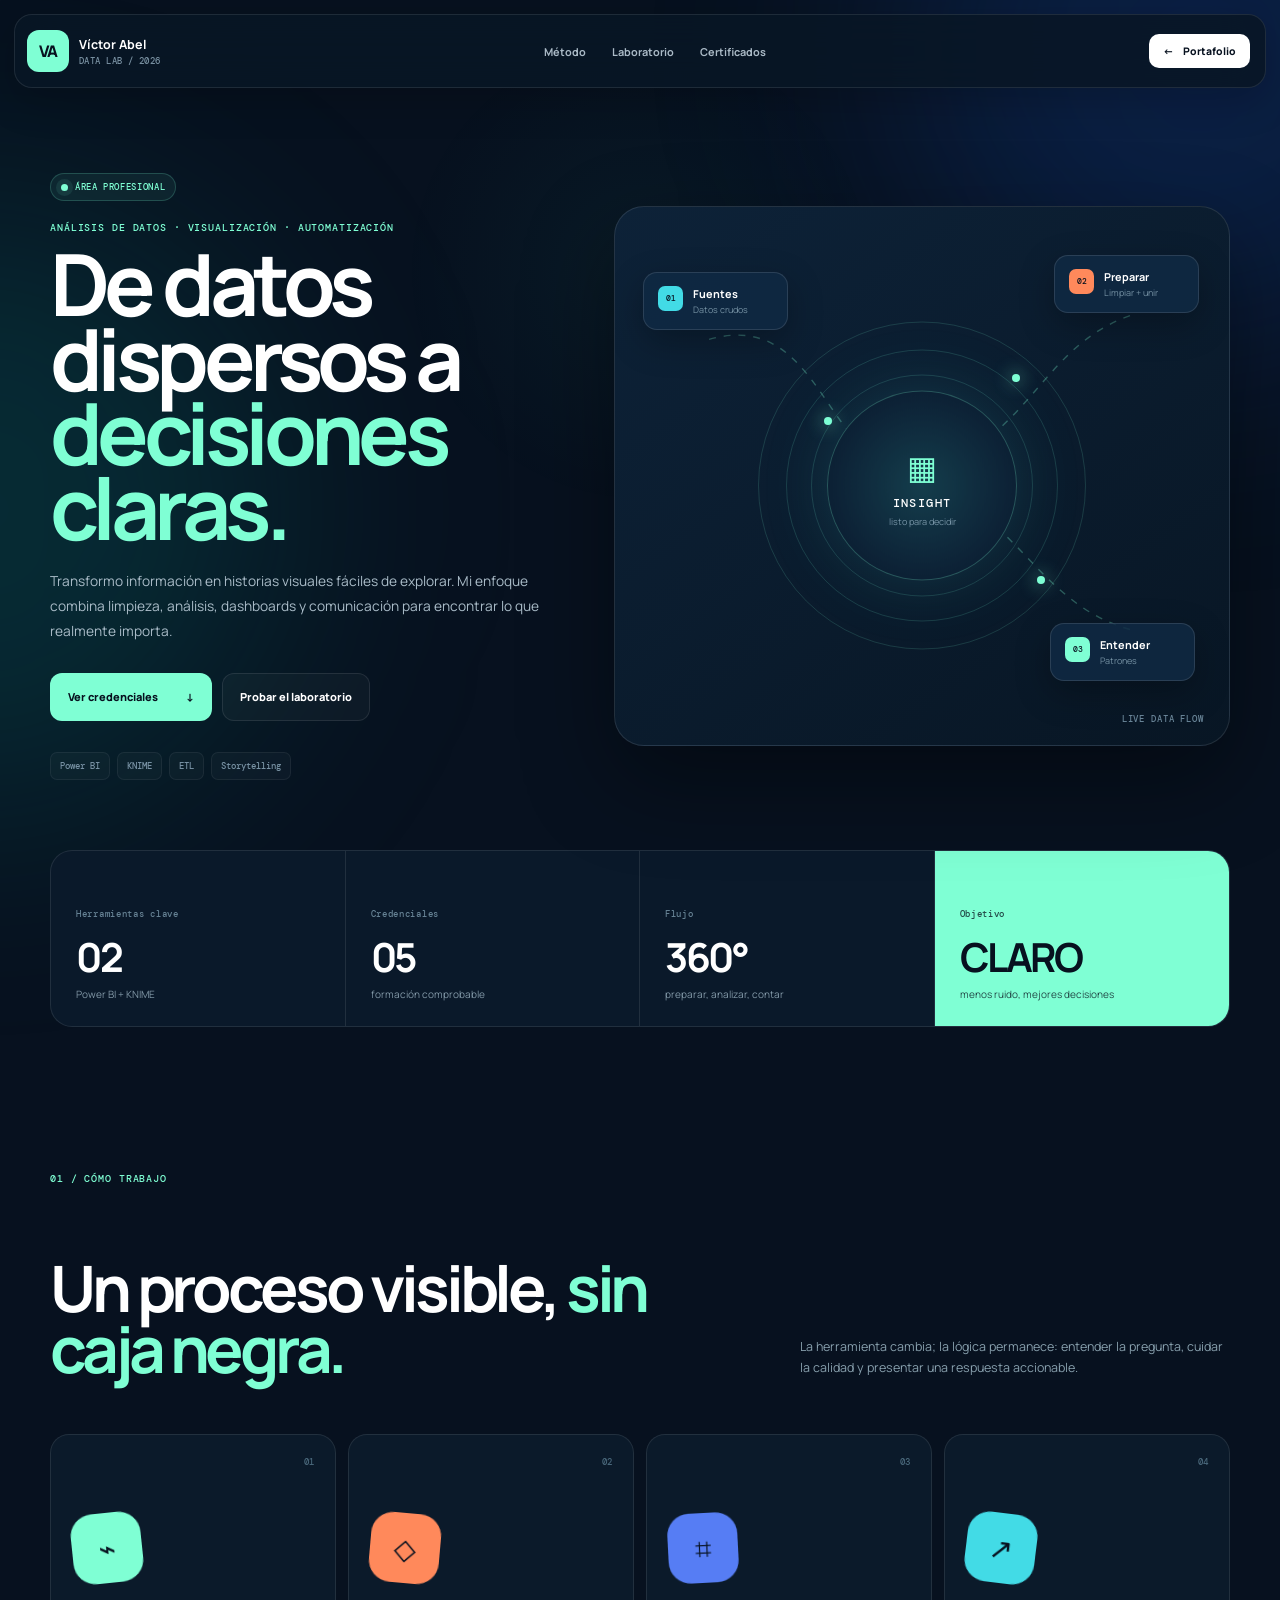
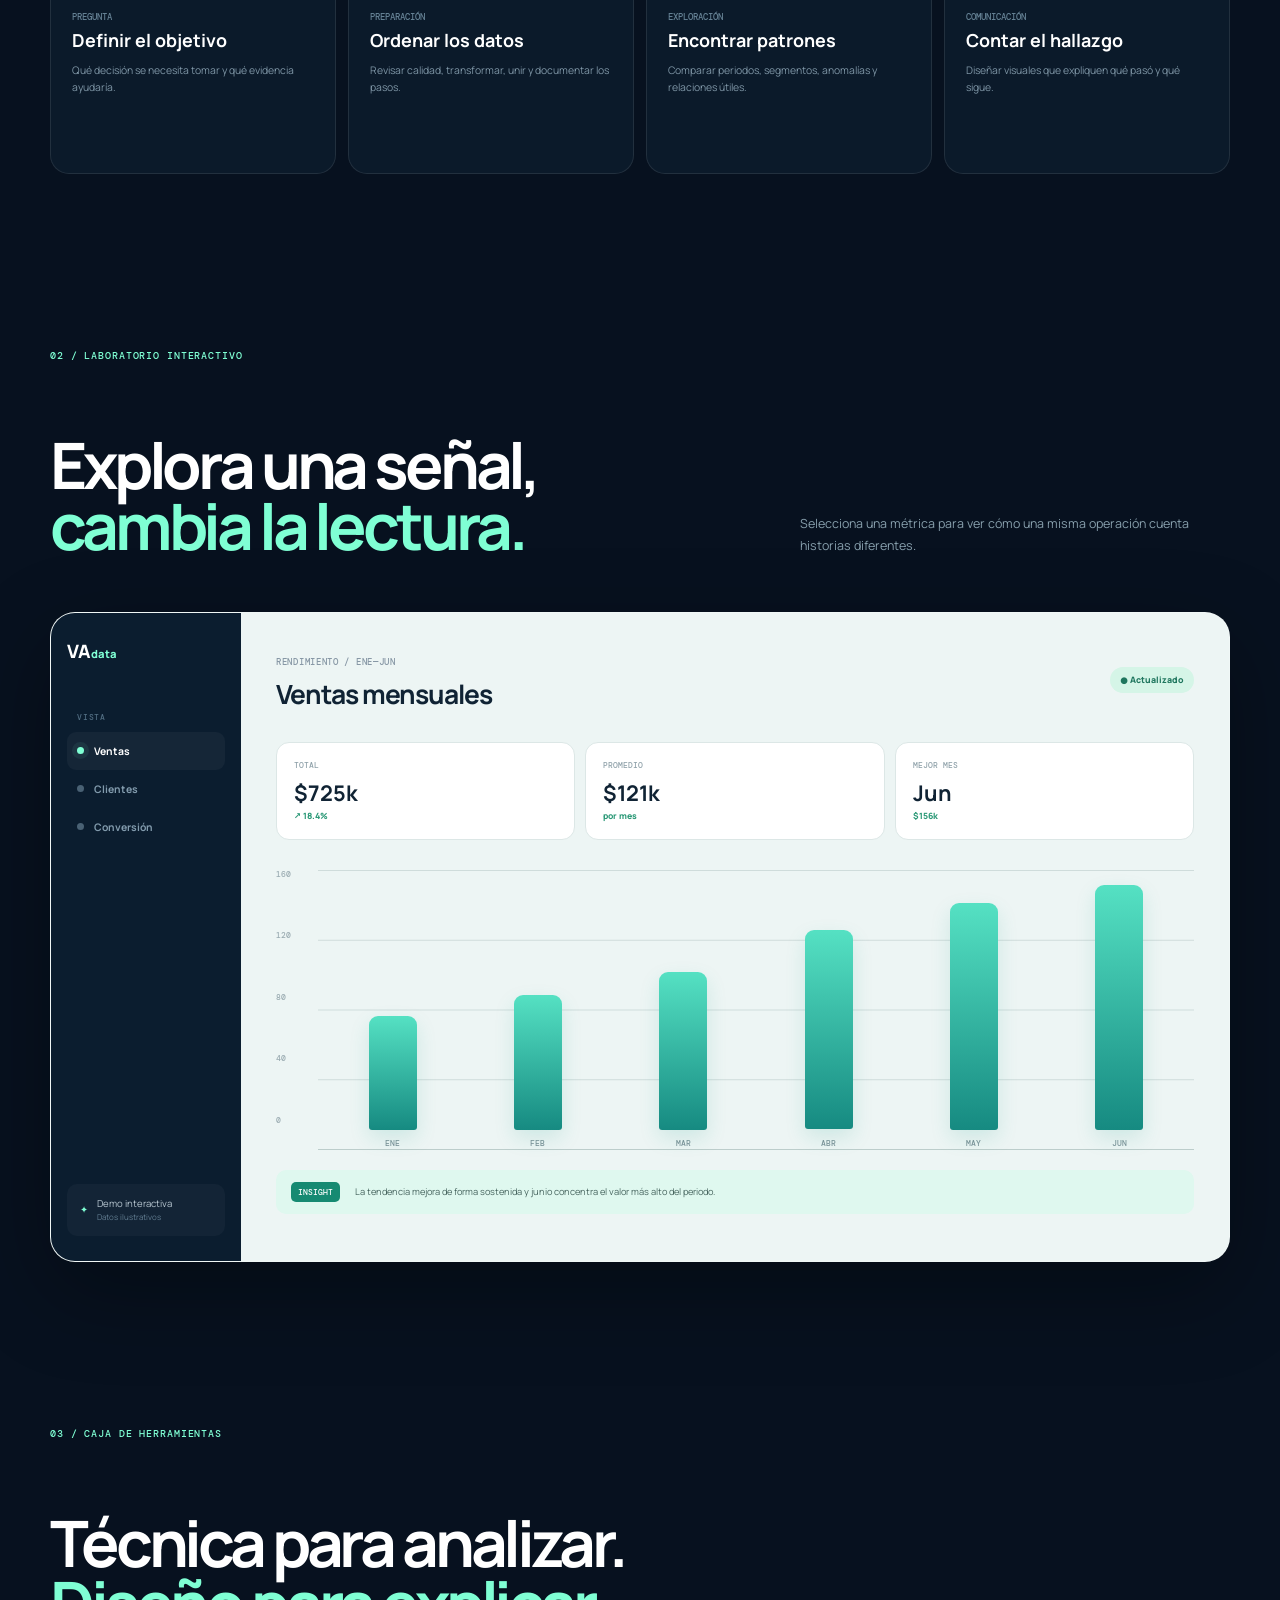
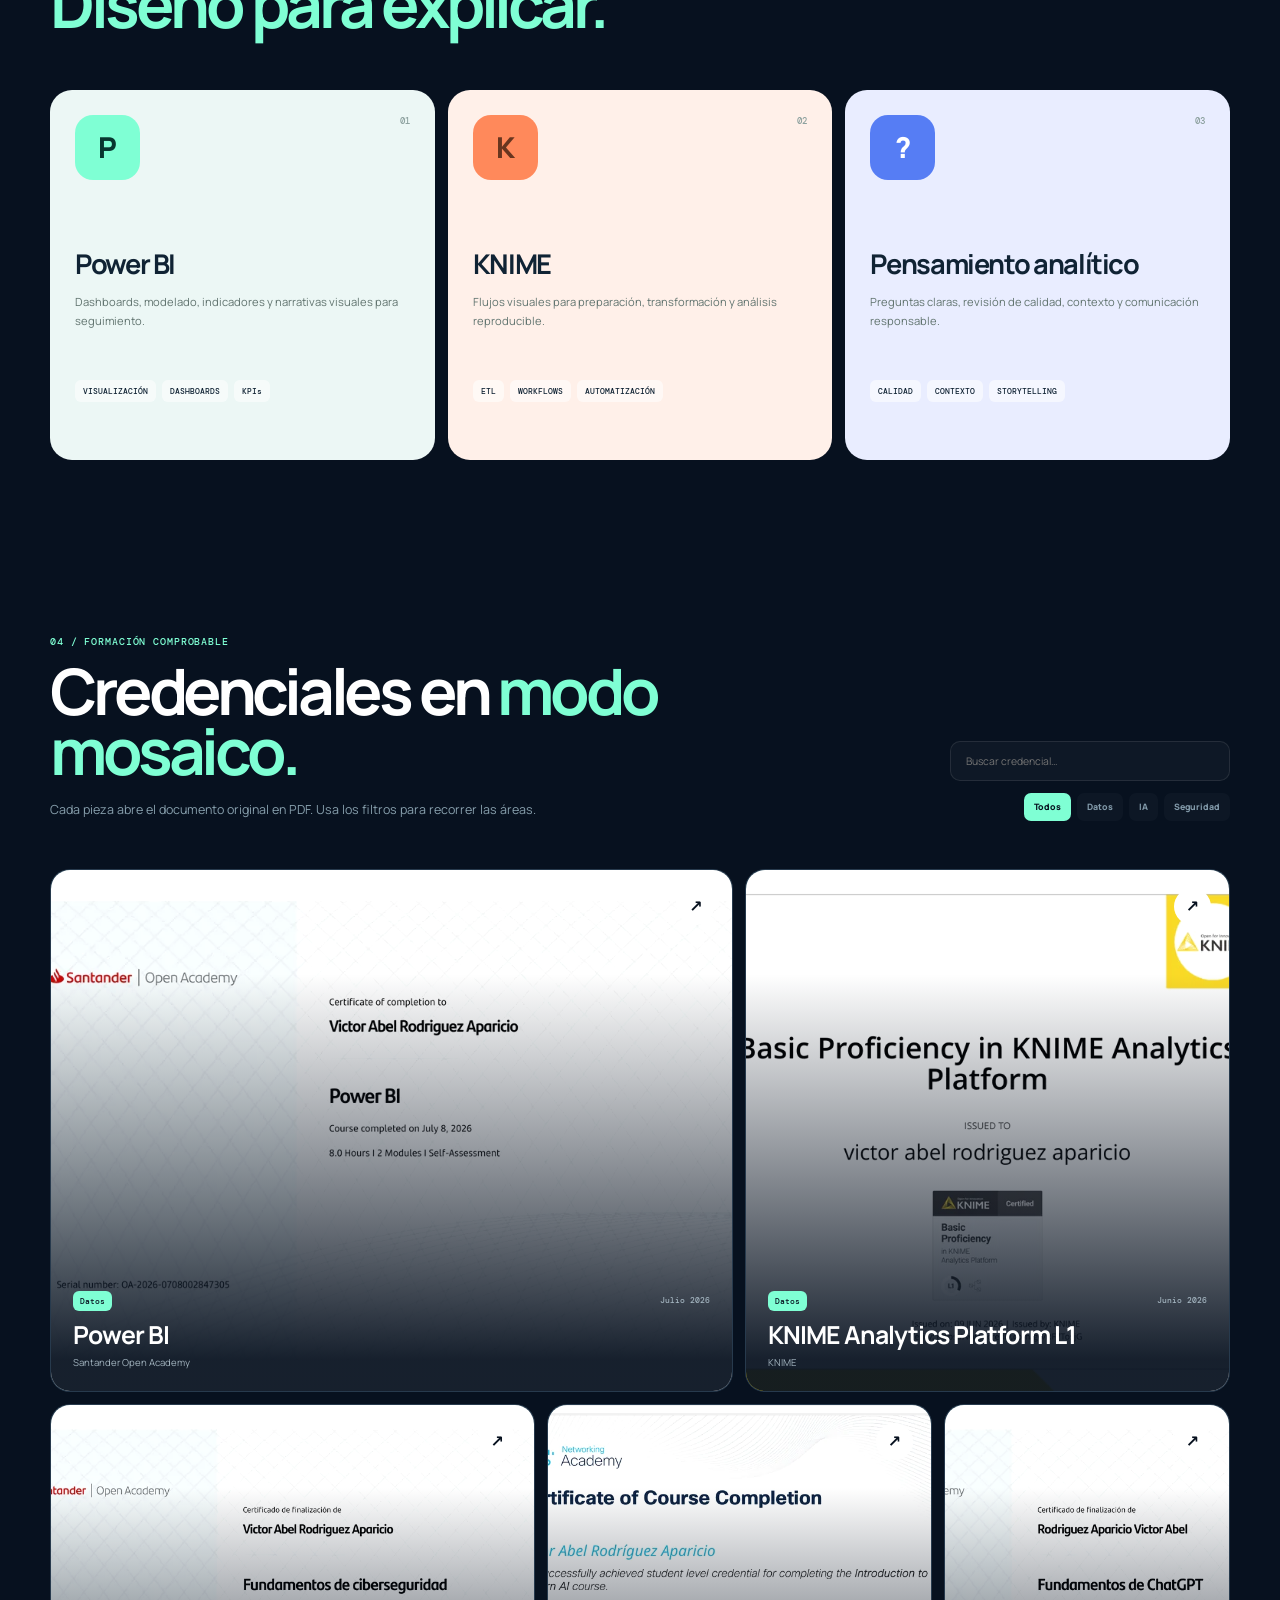
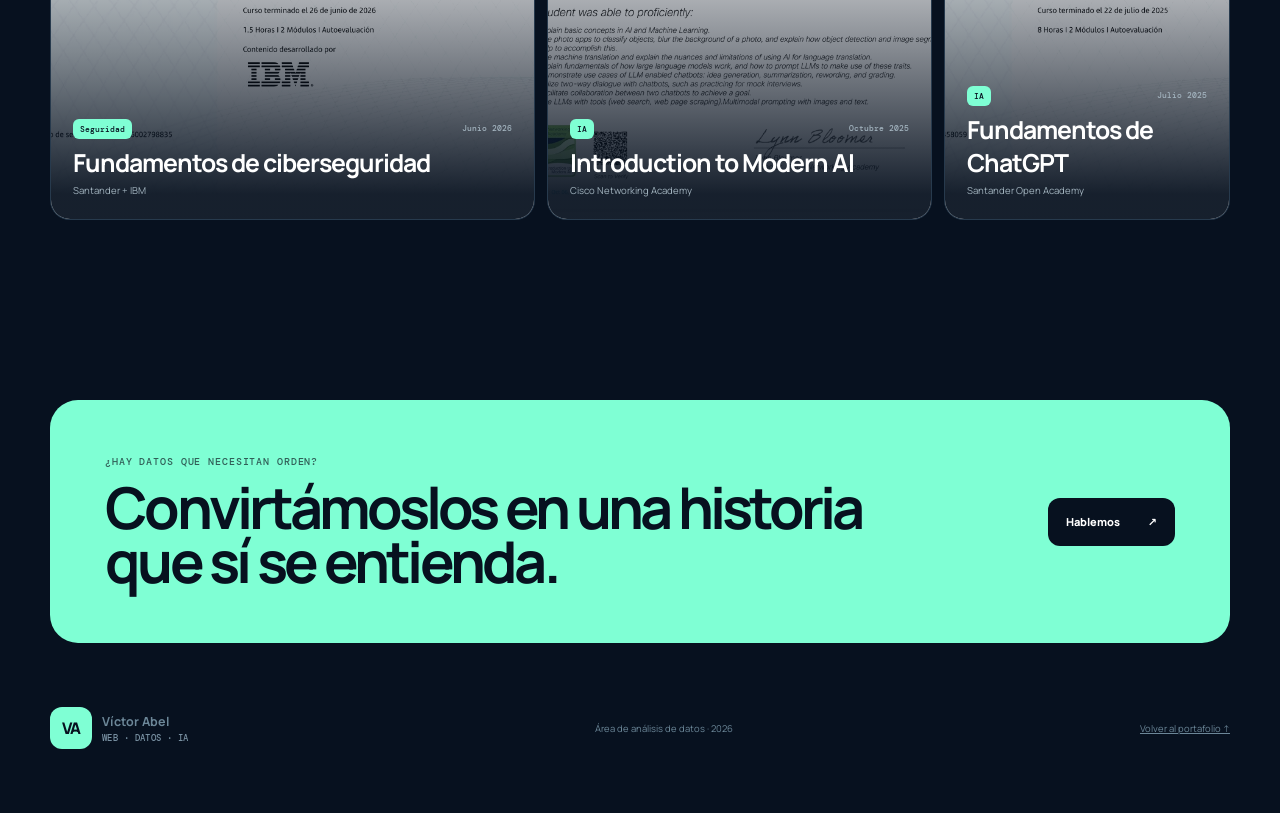
==== analisis-datos/index.html @ 010e03a6 "Separa proyectos y crea laboratorio de datos" ====
<!DOCTYPE html>
<html lang="es">
<head>
  <meta charset="UTF-8">
  <meta name="viewport" content="width=device-width, initial-scale=1">
  <meta name="description" content="Área de análisis de datos de Víctor Abel Rodríguez: Power BI, KNIME, visualización, procesos y certificados.">
  <meta name="theme-color" content="#07111f">
  <title>Análisis de datos | Víctor Abel</title>
  <link rel="icon" type="image/svg+xml" href="../assets/favicon.svg">
  <link rel="stylesheet" href="styles.css">
  <script src="script.js" defer></script>
</head>
<body>
  <a class="skip-link" href="#contenido">Saltar al contenido</a>
  <div class="cursor-glow" aria-hidden="true"></div>
  <div class="mesh mesh-a" aria-hidden="true"></div>
  <div class="mesh mesh-b" aria-hidden="true"></div>

  <header class="topbar">
    <a class="brand" href="../"><span>VA</span><div><strong>Víctor Abel</strong><small>DATA LAB / 2026</small></div></a>
    <nav aria-label="Navegación de análisis">
      <a href="#metodo">Método</a>
      <a href="#laboratorio">Laboratorio</a>
      <a href="#certificados">Certificados</a>
    </nav>
    <a class="back-link" href="../"><span>←</span> Portafolio</a>
  </header>

  <main id="contenido">
    <section class="hero shell">
      <div class="hero-copy reveal">
        <div class="live-pill"><i></i> ÁREA PROFESIONAL</div>
        <p class="kicker">ANÁLISIS DE DATOS · VISUALIZACIÓN · AUTOMATIZACIÓN</p>
        <h1>De datos dispersos a <span>decisiones claras.</span></h1>
        <p class="lead">Transformo información en historias visuales fáciles de explorar. Mi enfoque combina limpieza, análisis, dashboards y comunicación para encontrar lo que realmente importa.</p>
        <div class="hero-actions">
          <a class="button primary" href="#certificados">Ver credenciales <span>↓</span></a>
          <a class="button ghost" href="#laboratorio">Probar el laboratorio</a>
        </div>
        <div class="hero-tags"><span>Power BI</span><span>KNIME</span><span>ETL</span><span>Storytelling</span></div>
      </div>

      <div class="data-orbit reveal" aria-label="Diagrama visual del proceso de datos">
        <div class="orbit-grid"></div>
        <div class="node node-source"><i>01</i><strong>Fuentes</strong><small>Datos crudos</small></div>
        <div class="node node-clean"><i>02</i><strong>Preparar</strong><small>Limpiar + unir</small></div>
        <div class="node node-insight"><i>03</i><strong>Entender</strong><small>Patrones</small></div>
        <div class="core">
          <div class="core-rings"><i></i><i></i><i></i></div>
          <span>▦</span><strong>INSIGHT</strong><small>listo para decidir</small>
        </div>
        <svg class="connections" viewBox="0 0 620 520" aria-hidden="true">
          <path d="M95 122 C210 90 210 250 305 260"></path>
          <path d="M520 98 C430 130 420 220 315 255"></path>
          <path d="M520 415 C430 390 405 300 320 270"></path>
        </svg>
        <div class="signal signal-one"></div><div class="signal signal-two"></div><div class="signal signal-three"></div>
      </div>
    </section>

    <section class="metrics shell reveal" aria-label="Resumen de formación">
      <article><small>Herramientas clave</small><strong data-counter="2">02</strong><p>Power BI + KNIME</p></article>
      <article><small>Credenciales</small><strong id="credentialMetric">05</strong><p>formación comprobable</p></article>
      <article><small>Flujo</small><strong>360°</strong><p>preparar, analizar, contar</p></article>
      <article class="metric-accent"><small>Objetivo</small><strong>CLARO</strong><p>menos ruido, mejores decisiones</p></article>
    </section>

    <section class="method shell" id="metodo">
      <div class="section-title reveal">
        <p class="kicker">01 / CÓMO TRABAJO</p>
        <h2>Un proceso visible, <span>sin caja negra.</span></h2>
        <p>La herramienta cambia; la lógica permanece: entender la pregunta, cuidar la calidad y presentar una respuesta accionable.</p>
      </div>
      <div class="method-grid">
        <article class="method-card reveal"><span>01</span><div class="method-icon source-icon">⌁</div><p>Pregunta</p><h3>Definir el objetivo</h3><small>Qué decisión se necesita tomar y qué evidencia ayudaría.</small></article>
        <article class="method-card reveal"><span>02</span><div class="method-icon clean-icon">◇</div><p>Preparación</p><h3>Ordenar los datos</h3><small>Revisar calidad, transformar, unir y documentar los pasos.</small></article>
        <article class="method-card reveal"><span>03</span><div class="method-icon explore-icon">⌗</div><p>Exploración</p><h3>Encontrar patrones</h3><small>Comparar periodos, segmentos, anomalías y relaciones útiles.</small></article>
        <article class="method-card reveal"><span>04</span><div class="method-icon tell-icon">↗</div><p>Comunicación</p><h3>Contar el hallazgo</h3><small>Diseñar visuales que expliquen qué pasó y qué sigue.</small></article>
      </div>
    </section>

    <section class="lab shell" id="laboratorio">
      <div class="section-title reveal">
        <p class="kicker">02 / LABORATORIO INTERACTIVO</p>
        <h2>Explora una señal, <span>cambia la lectura.</span></h2>
        <p>Selecciona una métrica para ver cómo una misma operación cuenta historias diferentes.</p>
      </div>
      <div class="dashboard reveal">
        <aside class="dash-sidebar">
          <div class="dash-logo">VA<span>data</span></div>
          <p>VISTA</p>
          <button class="metric-tab active" data-metric="ventas"><i></i>Ventas</button>
          <button class="metric-tab" data-metric="clientes"><i></i>Clientes</button>
          <button class="metric-tab" data-metric="conversion"><i></i>Conversión</button>
          <div class="dash-note"><span>✦</span><p>Demo interactiva<br><small>Datos ilustrativos</small></p></div>
        </aside>
        <div class="dash-main">
          <header><div><small>RENDIMIENTO / ENE—JUN</small><h3 id="chartTitle">Ventas mensuales</h3></div><span class="updated">● Actualizado</span></header>
          <div class="dash-kpis">
            <article><small id="primaryLabel">TOTAL</small><strong id="primaryValue">$725k</strong><em id="primaryDelta">↗ 18.4%</em></article>
            <article><small>PROMEDIO</small><strong id="averageValue">$121k</strong><em>por mes</em></article>
            <article><small>MEJOR MES</small><strong id="bestMonth">Jun</strong><em id="bestValue">$156k</em></article>
          </div>
          <div class="chart-wrap">
            <div class="chart-y"><span>160</span><span>120</span><span>80</span><span>40</span><span>0</span></div>
            <div class="chart" id="interactiveChart" aria-label="Gráfica de barras interactiva"></div>
          </div>
          <div class="insight-banner"><span>INSIGHT</span><p id="chartInsight">La tendencia mejora de forma sostenida y junio concentra el valor más alto del periodo.</p></div>
        </div>
      </div>
    </section>

    <section class="toolbox shell">
      <div class="section-title reveal">
        <p class="kicker">03 / CAJA DE HERRAMIENTAS</p>
        <h2>Técnica para analizar. <span>Diseño para explicar.</span></h2>
      </div>
      <div class="tool-grid">
        <article class="tool-card power reveal"><div class="tool-head"><span>P</span><i>01</i></div><h3>Power BI</h3><p>Dashboards, modelado, indicadores y narrativas visuales para seguimiento.</p><div><small>VISUALIZACIÓN</small><small>DASHBOARDS</small><small>KPIs</small></div></article>
        <article class="tool-card knime reveal"><div class="tool-head"><span>K</span><i>02</i></div><h3>KNIME</h3><p>Flujos visuales para preparación, transformación y análisis reproducible.</p><div><small>ETL</small><small>WORKFLOWS</small><small>AUTOMATIZACIÓN</small></div></article>
        <article class="tool-card thinking reveal"><div class="tool-head"><span>?</span><i>03</i></div><h3>Pensamiento analítico</h3><p>Preguntas claras, revisión de calidad, contexto y comunicación responsable.</p><div><small>CALIDAD</small><small>CONTEXTO</small><small>STORYTELLING</small></div></article>
      </div>
    </section>

    <section class="credentials shell" id="certificados">
      <div class="credentials-head reveal">
        <div class="section-title">
          <p class="kicker">04 / FORMACIÓN COMPROBABLE</p>
          <h2>Credenciales en <span>modo mosaico.</span></h2>
          <p>Cada pieza abre el documento original en PDF. Usa los filtros para recorrer las áreas.</p>
        </div>
        <div class="credential-controls">
          <label><span class="sr-only">Buscar certificado</span><input id="certificateSearch" type="search" placeholder="Buscar credencial…"></label>
          <div class="filters" role="group" aria-label="Filtrar certificados">
            <button class="filter active" data-filter="Todos">Todos</button>
            <button class="filter" data-filter="Datos">Datos</button>
            <button class="filter" data-filter="IA">IA</button>
            <button class="filter" data-filter="Seguridad">Seguridad</button>
          </div>
        </div>
      </div>
      <div class="certificate-mosaic" id="certificateMosaic" aria-live="polite">
        <p class="loading">Cargando credenciales<span>•••</span></p>
      </div>
      <p class="empty-state" id="emptyState" hidden>No encontré certificados con ese filtro.</p>
    </section>

    <section class="closing shell reveal">
      <div><p class="kicker">¿HAY DATOS QUE NECESITAN ORDEN?</p><h2>Convirtámoslos en una historia que sí se entienda.</h2></div>
      <a class="button primary" href="../#contacto">Hablemos <span>↗</span></a>
    </section>
  </main>

  <footer class="footer shell">
    <a class="brand" href="../"><span>VA</span><div><strong>Víctor Abel</strong><small>WEB · DATOS · IA</small></div></a>
    <p>Área de análisis de datos · 2026</p>
    <a href="../">Volver al portafolio ↑</a>
  </footer>
</body>
</html>
---- analisis-datos/styles.css ----
@import url('https://fonts.googleapis.com/css2?family=DM+Mono:wght@400;500&family=Manrope:wght@400;500;600;700;800&display=swap');
:root{--night:#07111f;--navy:#0d1b2e;--panel:#10243a;--paper:#edf5f4;--ink:#102334;--muted:#91a8b7;--mint:#7fffd4;--cyan:#42dbe6;--blue:#567df4;--orange:#ff895b;--line:#ffffff18;--shell:min(1180px,calc(100% - 40px))}
*{box-sizing:border-box}html{scroll-behavior:smooth}body{margin:0;color:#fff;background:var(--night);font-family:Manrope,system-ui,sans-serif;overflow-x:hidden}button,input{font:inherit}a{color:inherit}.skip-link{position:fixed;z-index:1000;top:10px;left:10px;padding:10px 14px;color:var(--night);background:var(--mint);border-radius:8px;transform:translateY(-160%)}.skip-link:focus{transform:none}.sr-only{position:absolute;width:1px;height:1px;padding:0;margin:-1px;overflow:hidden;clip:rect(0,0,0,0);white-space:nowrap;border:0}.shell{width:var(--shell);margin-inline:auto}.mesh{position:fixed;z-index:-2;width:600px;height:600px;border-radius:50%;filter:blur(120px);pointer-events:none}.mesh-a{top:-250px;right:-220px;background:#174db540}.mesh-b{bottom:10%;left:-320px;background:#00c8b025}.cursor-glow{position:fixed;z-index:-1;width:520px;height:520px;left:calc(var(--x,50vw) - 260px);top:calc(var(--y,30vh) - 260px);background:radial-gradient(circle,#49f4d20b,transparent 65%);pointer-events:none}.topbar{position:sticky;z-index:50;top:0;width:min(1260px,calc(100% - 28px));height:74px;margin:14px auto 0;padding:0 15px 0 12px;display:flex;align-items:center;justify-content:space-between;gap:20px;background:#091625de;border:1px solid var(--line);border-radius:18px;backdrop-filter:blur(22px);box-shadow:0 12px 40px #0003}.brand{display:flex;align-items:center;gap:10px;text-decoration:none}.brand>span{width:42px;height:42px;display:grid;place-items:center;color:var(--night);background:var(--mint);border-radius:12px;font-weight:900;letter-spacing:-.05em}.brand strong,.brand small{display:block}.brand strong{font-size:.78rem}.brand small{margin-top:2px;color:#7890a1;font:500 .54rem "DM Mono";letter-spacing:.05em}.topbar nav{display:flex;align-items:center;gap:26px}.topbar nav a{color:#aabac6;text-decoration:none;font-size:.68rem;font-weight:700}.topbar nav a:hover{color:var(--mint)}.back-link{padding:10px 14px;color:var(--night);background:#fff;border-radius:10px;text-decoration:none;font-size:.65rem;font-weight:800}.back-link span{margin-right:7px}.hero{min-height:720px;padding:85px 0 70px;display:grid;grid-template-columns:.9fr 1.1fr;align-items:center;gap:60px}.live-pill{width:fit-content;margin-bottom:20px;padding:7px 10px;display:flex;align-items:center;gap:7px;color:var(--mint);background:#7fffd410;border:1px solid #7fffd431;border-radius:99px;font:500 .57rem "DM Mono";letter-spacing:.07em}.live-pill i{width:7px;height:7px;background:var(--mint);border-radius:50%;box-shadow:0 0 0 5px #7fffd415}.kicker{margin:0 0 13px;color:var(--mint);font:500 .61rem "DM Mono";letter-spacing:.09em}.hero h1,.section-title h2,.closing h2{margin:0;letter-spacing:-.065em}.hero h1{max-width:670px;font-size:clamp(3.7rem,6.7vw,7rem);line-height:.87}.hero h1 span,.section-title h2 span{color:var(--mint)}.lead{max-width:610px;margin:24px 0 0;color:#aabcc8;font-size:.86rem;line-height:1.8}.hero-actions{margin-top:29px;display:flex;flex-wrap:wrap;gap:10px}.button{min-height:48px;padding:12px 17px;display:inline-flex;align-items:center;justify-content:center;gap:28px;border:1px solid transparent;border-radius:12px;text-decoration:none;font-size:.69rem;font-weight:800;transition:transform .25s,background .25s}.button:hover{transform:translateY(-3px)}.button.primary{color:var(--night);background:var(--mint)}.button.ghost{color:#fff;background:#ffffff08;border-color:var(--line)}.hero-tags{margin-top:31px;display:flex;flex-wrap:wrap;gap:7px}.hero-tags span{padding:7px 9px;color:#7892a4;background:#ffffff07;border:1px solid #ffffff0f;border-radius:7px;font:500 .55rem "DM Mono"}.data-orbit{position:relative;min-height:540px;background:linear-gradient(145deg,#0d2238,#081624);border:1px solid #ffffff1b;border-radius:30px;box-shadow:0 35px 90px #0006;overflow:hidden}.orbit-grid{position:absolute;inset:0;background-image:linear-gradient(#fff07 1px,transparent 1px),linear-gradient(90deg,#fff07 1px,transparent 1px);background-size:38px 38px;mask-image:radial-gradient(circle,#000,transparent 75%)}.data-orbit::after{content:"LIVE DATA FLOW";position:absolute;right:25px;bottom:20px;color:#6b879a;font:500 .55rem "DM Mono";letter-spacing:.1em}.node{position:absolute;z-index:4;width:145px;padding:13px 14px;background:#102a43d9;border:1px solid #ffffff1d;border-radius:14px;box-shadow:0 12px 35px #0004}.node i{width:25px;height:25px;float:left;margin-right:10px;display:grid;place-items:center;color:var(--night);background:var(--cyan);border-radius:7px;font:500 .53rem "DM Mono"}.node strong,.node small{display:block}.node strong{font-size:.68rem}.node small{margin-top:2px;color:#7591a3;font-size:.56rem}.node-source{top:65px;left:28px}.node-clean{top:48px;right:30px}.node-clean i{background:var(--orange)}.node-insight{right:34px;bottom:64px}.node-insight i{background:var(--mint)}.core{position:absolute;z-index:5;top:50%;left:50%;width:190px;height:190px;display:flex;align-items:center;justify-content:center;flex-direction:column;background:radial-gradient(circle,#143d4c,#0c2135 68%);border:1px solid #7fffd43d;border-radius:50%;transform:translate(-50%,-45%);box-shadow:0 0 70px #42dbe626}.core>span{color:var(--mint);font-size:2rem}.core>strong{margin-top:6px;font:500 .73rem "DM Mono";letter-spacing:.12em}.core>small{margin-top:4px;color:#7693a5;font-size:.57rem}.core-rings i{position:absolute;inset:-17px;border:1px solid #7fffd425;border-radius:50%;animation:pulse 3s ease-out infinite}.core-rings i:nth-child(2){inset:-42px;animation-delay:1s}.core-rings i:nth-child(3){inset:-70px;animation-delay:2s}.connections{position:absolute;z-index:2;inset:0;width:100%;height:100%;fill:none;stroke:#7fffd44a;stroke-width:1.4;stroke-dasharray:7 8}.connections path{animation:dash 14s linear infinite}.signal{position:absolute;z-index:3;width:8px;height:8px;background:var(--mint);border-radius:50%;box-shadow:0 0 18px var(--mint)}.signal-one{top:39%;left:34%;animation:floatOne 4s ease-in-out infinite}.signal-two{top:31%;right:34%;animation:floatTwo 5s ease-in-out infinite}.signal-three{right:30%;bottom:30%;animation:floatThree 4.5s ease-in-out infinite}.metrics{display:grid;grid-template-columns:repeat(4,1fr);background:#0a192a;border:1px solid var(--line);border-radius:22px;overflow:hidden}.metrics article{min-height:175px;padding:25px;display:flex;justify-content:flex-end;flex-direction:column;border-right:1px solid var(--line)}.metrics article:last-child{border:0}.metrics small{color:#668294;font:500 .55rem "DM Mono";letter-spacing:.08em}.metrics strong{margin:9px 0 3px;font-size:2.5rem;letter-spacing:-.06em}.metrics p{margin:0;color:#8298a7;font-size:.63rem}.metrics .metric-accent{color:var(--night);background:var(--mint)}.metrics .metric-accent small,.metrics .metric-accent p{color:#244b49}.method,.toolbox,.credentials{padding:145px 0 30px}.section-title{display:grid;grid-template-columns:1fr minmax(260px,430px);align-items:end;gap:60px}.section-title .kicker{grid-column:1/-1}.section-title h2{max-width:750px;font-size:clamp(3rem,5vw,5.6rem);line-height:.95}.section-title>p:not(.kicker){margin:0;color:#879fac;font-size:.78rem;line-height:1.75}.method-grid{margin-top:55px;display:grid;grid-template-columns:repeat(4,1fr);gap:12px}.method-card{min-height:340px;padding:21px;display:flex;align-items:flex-start;flex-direction:column;background:#0b1a2a;border:1px solid var(--line);border-radius:19px;transition:transform .3s,border-color .3s}.method-card:hover{transform:translateY(-8px);border-color:#7fffd44f}.method-card>span{align-self:flex-end;color:#4a687b;font:500 .55rem "DM Mono"}.method-icon{width:70px;height:70px;margin:45px 0 28px;display:grid;place-items:center;color:var(--night);background:var(--mint);border-radius:22px;font-size:1.8rem;transform:rotate(-6deg)}.clean-icon{background:var(--orange);transform:rotate(5deg)}.explore-icon{background:var(--blue);transform:rotate(-3deg)}.tell-icon{background:var(--cyan);transform:rotate(7deg)}.method-card>p{margin:0 0 5px;color:#658194;font:500 .56rem "DM Mono";text-transform:uppercase}.method-card h3{margin:0;font-size:1.12rem}.method-card small{margin-top:10px;color:#7f96a6;font-size:.65rem;line-height:1.6}.lab{padding:145px 0 20px}.dashboard{min-height:650px;margin-top:55px;display:grid;grid-template-columns:190px 1fr;color:var(--ink);background:var(--paper);border:1px solid #ffffff27;border-radius:25px;overflow:hidden;box-shadow:0 30px 90px #0005}.dash-sidebar{padding:25px 16px;display:flex;flex-direction:column;color:#9eb2c4;background:#0b1d2f}.dash-logo{margin-bottom:48px;color:#fff;font-weight:900;font-size:1.15rem}.dash-logo span{color:var(--mint);font-size:.7rem}.dash-sidebar>p{margin:0 0 9px 10px;color:#526e83;font:500 .52rem "DM Mono";letter-spacing:.1em}.metric-tab{padding:12px 10px;display:flex;align-items:center;gap:10px;color:#829bad;background:transparent;border:0;border-radius:9px;text-align:left;font-size:.65rem;font-weight:700}.metric-tab i{width:7px;height:7px;background:#496174;border-radius:50%}.metric-tab:hover,.metric-tab.active{color:#fff;background:#ffffff0a}.metric-tab.active i{background:var(--mint);box-shadow:0 0 0 5px #7fffd412}.dash-note{margin-top:auto;padding:13px;display:flex;align-items:center;gap:9px;color:#b7c6d0;background:#ffffff08;border-radius:10px;font-size:.6rem}.dash-note span{color:var(--mint)}.dash-note p{margin:0}.dash-note small{color:#617c90}.dash-main{padding:35px}.dash-main>header{display:flex;align-items:center;justify-content:space-between}.dash-main header small{color:#8797a5;font:500 .55rem "DM Mono";letter-spacing:.08em}.dash-main h3{margin:6px 0 0;font-size:1.65rem;letter-spacing:-.04em}.updated{padding:7px 10px;color:#1f765e;background:#d5f5e7;border-radius:99px;font-size:.55rem;font-weight:800}.dash-kpis{margin-top:30px;display:grid;grid-template-columns:repeat(3,1fr);gap:10px}.dash-kpis article{padding:17px;background:#fff;border:1px solid #dce7e6;border-radius:13px}.dash-kpis small,.dash-kpis strong,.dash-kpis em{display:block}.dash-kpis small{color:#90a2aa;font:500 .51rem "DM Mono"}.dash-kpis strong{margin:7px 0 3px;font-size:1.35rem}.dash-kpis em{color:#2d9a78;font-size:.54rem;font-style:normal;font-weight:800}.chart-wrap{height:280px;margin-top:30px;display:grid;grid-template-columns:30px 1fr;gap:12px}.chart-y{padding-bottom:25px;display:flex;justify-content:space-between;flex-direction:column;color:#9aabb1;font:500 .47rem "DM Mono"}.chart{position:relative;padding:15px 10px 0;display:grid;grid-template-columns:repeat(6,1fr);align-items:end;gap:16px;background-image:linear-gradient(#cfdcdb 1px,transparent 1px);background-size:100% 25%;border-bottom:1px solid #bccdcb}.bar-column{height:100%;display:flex;align-items:center;justify-content:flex-end;flex-direction:column;gap:8px}.bar{position:relative;width:min(48px,75%);min-height:6px;background:linear-gradient(180deg,#55e1c3,#168a81);border-radius:9px 9px 3px 3px;box-shadow:0 8px 20px #1c9d8c25;transform-origin:bottom;animation:grow .75s cubic-bezier(.2,.8,.2,1) both}.bar:hover{filter:brightness(1.08)}.bar b{position:absolute;top:-22px;left:50%;padding:4px 6px;color:#fff;background:var(--ink);border-radius:5px;font:500 .48rem "DM Mono";white-space:nowrap;opacity:0;transform:translateX(-50%);transition:.2s}.bar:hover b{opacity:1}.bar-column>small{color:#7c9298;font:500 .52rem "DM Mono"}.insight-banner{margin-top:20px;padding:12px 15px;display:flex;align-items:center;gap:15px;background:#dff8ef;border-radius:10px}.insight-banner span{padding:5px 7px;color:#fff;background:#168a72;border-radius:5px;font:500 .48rem "DM Mono"}.insight-banner p{margin:0;color:#47655f;font-size:.58rem}.tool-grid{margin-top:55px;display:grid;grid-template-columns:repeat(3,1fr);gap:13px}.tool-card{min-height:370px;padding:25px;color:var(--ink);background:#ecf7f5;border-radius:22px;transition:transform .3s}.tool-card:hover{transform:rotate(-1deg) translateY(-6px)}.tool-card.knime{background:#fff0e9}.tool-card.thinking{background:#e9edff}.tool-head{display:flex;align-items:flex-start;justify-content:space-between}.tool-head span{width:65px;height:65px;display:grid;place-items:center;color:#08362f;background:var(--mint);border-radius:18px;font-size:1.8rem;font-weight:900}.knime .tool-head span{color:#68351f;background:var(--orange)}.thinking .tool-head span{color:#fff;background:var(--blue)}.tool-head i{color:#8ca09e;font:500 .55rem "DM Mono";font-style:normal}.tool-card h3{margin:65px 0 10px;font-size:1.7rem;letter-spacing:-.05em}.tool-card p{min-height:66px;margin:0;color:#61746f;font-size:.7rem;line-height:1.7}.tool-card>div:last-child{margin-top:22px;display:flex;flex-wrap:wrap;gap:6px}.tool-card>div:last-child small{padding:6px 8px;background:#ffffff90;border-radius:6px;font:500 .48rem "DM Mono"}.credentials-head{display:grid;grid-template-columns:1fr auto;align-items:end;gap:45px}.credentials-head .section-title{display:block}.credentials-head .section-title h2{margin-bottom:17px}.credentials-head .section-title>p:last-child{max-width:570px}.credential-controls{display:grid;gap:12px;justify-items:end}.credential-controls input{width:280px;padding:12px 15px;color:#fff;background:#ffffff08;border:1px solid var(--line);border-radius:10px;outline:0;font-size:.65rem}.credential-controls input:focus{border-color:var(--mint)}.filters{display:flex;flex-wrap:wrap;justify-content:flex-end;gap:6px}.filter{padding:7px 9px;color:#829aaa;background:#ffffff07;border:1px solid transparent;border-radius:7px;font-size:.55rem;font-weight:800}.filter:hover,.filter.active{color:var(--night);background:var(--mint)}.certificate-mosaic{margin-top:48px;display:grid;grid-template-columns:repeat(12,1fr);grid-auto-rows:95px;gap:12px}.certificate-card{position:relative;grid-column:span 4;grid-row:span 4;display:flex;flex-direction:column;justify-content:flex-end;color:#fff;background:#10253a;border:1px solid var(--line);border-radius:20px;overflow:hidden;text-decoration:none;transition:transform .3s,border-color .3s}.certificate-card:nth-child(1){grid-column:span 7;grid-row:span 5}.certificate-card:nth-child(2){grid-column:span 5;grid-row:span 5}.certificate-card:nth-child(3){grid-column:span 5}.certificate-card:nth-child(4){grid-column:span 4}.certificate-card:nth-child(5){grid-column:span 3}.certificate-card:hover{z-index:2;transform:translateY(-8px) rotate(-.4deg);border-color:#7fffd45c}.certificate-media{position:absolute;inset:0;background:linear-gradient(145deg,#1e4b59,#0a1726)}.certificate-media img{width:100%;height:100%;object-fit:cover;filter:saturate(.8) contrast(1.04);transition:transform .5s}.certificate-card:hover img{transform:scale(1.04)}.certificate-media::after{content:"";position:absolute;inset:0;background:linear-gradient(180deg,transparent 20%,#07111fef 94%)}.certificate-fallback{width:100%;height:100%;display:grid;place-items:center;background-image:linear-gradient(#fff08 1px,transparent 1px),linear-gradient(90deg,#fff08 1px,transparent 1px);background-size:25px 25px}.certificate-fallback span{width:95px;height:95px;display:grid;place-items:center;color:var(--night);background:var(--mint);border-radius:50%;font-size:2rem;font-weight:900}.certificate-content{position:relative;z-index:2;padding:22px}.certificate-meta{margin-bottom:7px;display:flex;align-items:center;justify-content:space-between;gap:10px}.certificate-area{padding:5px 7px;color:var(--night);background:var(--mint);border-radius:6px;font:500 .48rem "DM Mono"}.certificate-date{color:#a4b5c0;font:500 .51rem "DM Mono"}.certificate-content h3{max-width:530px;margin:0;font-size:clamp(1rem,2vw,1.55rem);letter-spacing:-.04em}.certificate-content p{margin:5px 0 0;color:#a2b3be;font-size:.6rem}.certificate-open{position:absolute;z-index:3;top:18px;right:18px;width:37px;height:37px;display:grid;place-items:center;color:var(--night);background:#fff;border-radius:50%;font-weight:900;transition:transform .3s}.certificate-card:hover .certificate-open{transform:rotate(45deg)}.loading{grid-column:1/-1;color:#8199aa}.loading span{color:var(--mint)}.empty-state{padding:40px;text-align:center;color:#829aaa;background:#ffffff05;border-radius:15px}.closing{margin-top:150px;padding:55px;display:flex;align-items:center;justify-content:space-between;gap:35px;color:var(--night);background:var(--mint);border-radius:28px}.closing .kicker{color:#315f58}.closing h2{max-width:820px;font-size:clamp(2.3rem,4.5vw,4.7rem);line-height:.93}.closing .button{color:#fff;background:var(--night)}.footer{min-height:170px;padding:35px 0;display:flex;align-items:center;justify-content:space-between;gap:20px;color:#6c8798}.footer p,.footer>a:last-child{font-size:.59rem}.reveal{opacity:0;transform:translateY(22px);transition:opacity .65s ease,transform .65s ease}.reveal.visible{opacity:1;transform:none}@keyframes pulse{0%{opacity:.8;transform:scale(.95)}100%{opacity:0;transform:scale(1.15)}}@keyframes dash{to{stroke-dashoffset:-200}}@keyframes floatOne{50%{transform:translate(35px,18px)}}@keyframes floatTwo{50%{transform:translate(-30px,25px)}}@keyframes floatThree{50%{transform:translate(-22px,-30px)}}@keyframes grow{from{transform:scaleY(0)}}@media(max-width:980px){.topbar nav{display:none}.hero{grid-template-columns:1fr}.data-orbit{min-height:500px}.metrics{grid-template-columns:1fr 1fr}.metrics article:nth-child(2){border-right:0}.metrics article:nth-child(-n+2){border-bottom:1px solid var(--line)}.method-grid{grid-template-columns:1fr 1fr}.section-title{grid-template-columns:1fr}.dashboard{grid-template-columns:150px 1fr}.tool-grid{grid-template-columns:1fr 1fr}.tool-card:last-child{grid-column:1/-1}.credentials-head{grid-template-columns:1fr}.credential-controls{justify-items:start}.filters{justify-content:flex-start}.certificate-card,.certificate-card:nth-child(n){grid-column:span 6;grid-row:span 4}.certificate-card:first-child{grid-column:1/-1;grid-row:span 5}.closing{align-items:flex-start;flex-direction:column}}@media(max-width:700px){:root{--shell:min(100% - 26px,1180px)}.topbar{height:65px}.back-link{font-size:0}.back-link span{margin:0;font-size:1rem}.hero{min-height:auto;padding-top:70px}.hero h1{font-size:clamp(3.2rem,16vw,5.2rem)}.data-orbit{min-height:430px}.node{width:124px}.node-source{left:12px}.node-clean{right:12px}.node-insight{right:12px}.core{width:150px;height:150px}.connections{display:none}.metrics{grid-template-columns:1fr}.metrics article{min-height:135px;border-right:0!important;border-bottom:1px solid var(--line)!important}.metrics article:last-child{border-bottom:0!important}.method,.lab,.toolbox,.credentials{padding-top:105px}.section-title h2{font-size:3.2rem}.method-grid,.tool-grid{grid-template-columns:1fr}.tool-card:last-child{grid-column:auto}.dashboard{grid-template-columns:1fr}.dash-sidebar{padding:13px;display:grid;grid-template-columns:auto repeat(3,1fr);gap:6px}.dash-logo{margin:0}.dash-sidebar>p,.dash-note{display:none}.metric-tab{justify-content:center}.dash-main{padding:24px 16px}.dash-kpis{grid-template-columns:1fr}.chart-wrap{height:240px}.chart{gap:5px}.bar{width:75%}.credential-controls input{width:100%}.credential-controls,.credential-controls label{width:100%}.certificate-mosaic{grid-auto-rows:85px}.certificate-card,.certificate-card:nth-child(n){grid-column:1/-1;grid-row:span 4}.certificate-card:first-child{grid-row:span 5}.closing{margin-top:100px;padding:35px 25px}.footer{align-items:flex-start;flex-direction:column}}@media(prefers-reduced-motion:reduce){html{scroll-behavior:auto}*,*::before,*::after{animation:none!important;transition:none!important}.reveal{opacity:1;transform:none}}
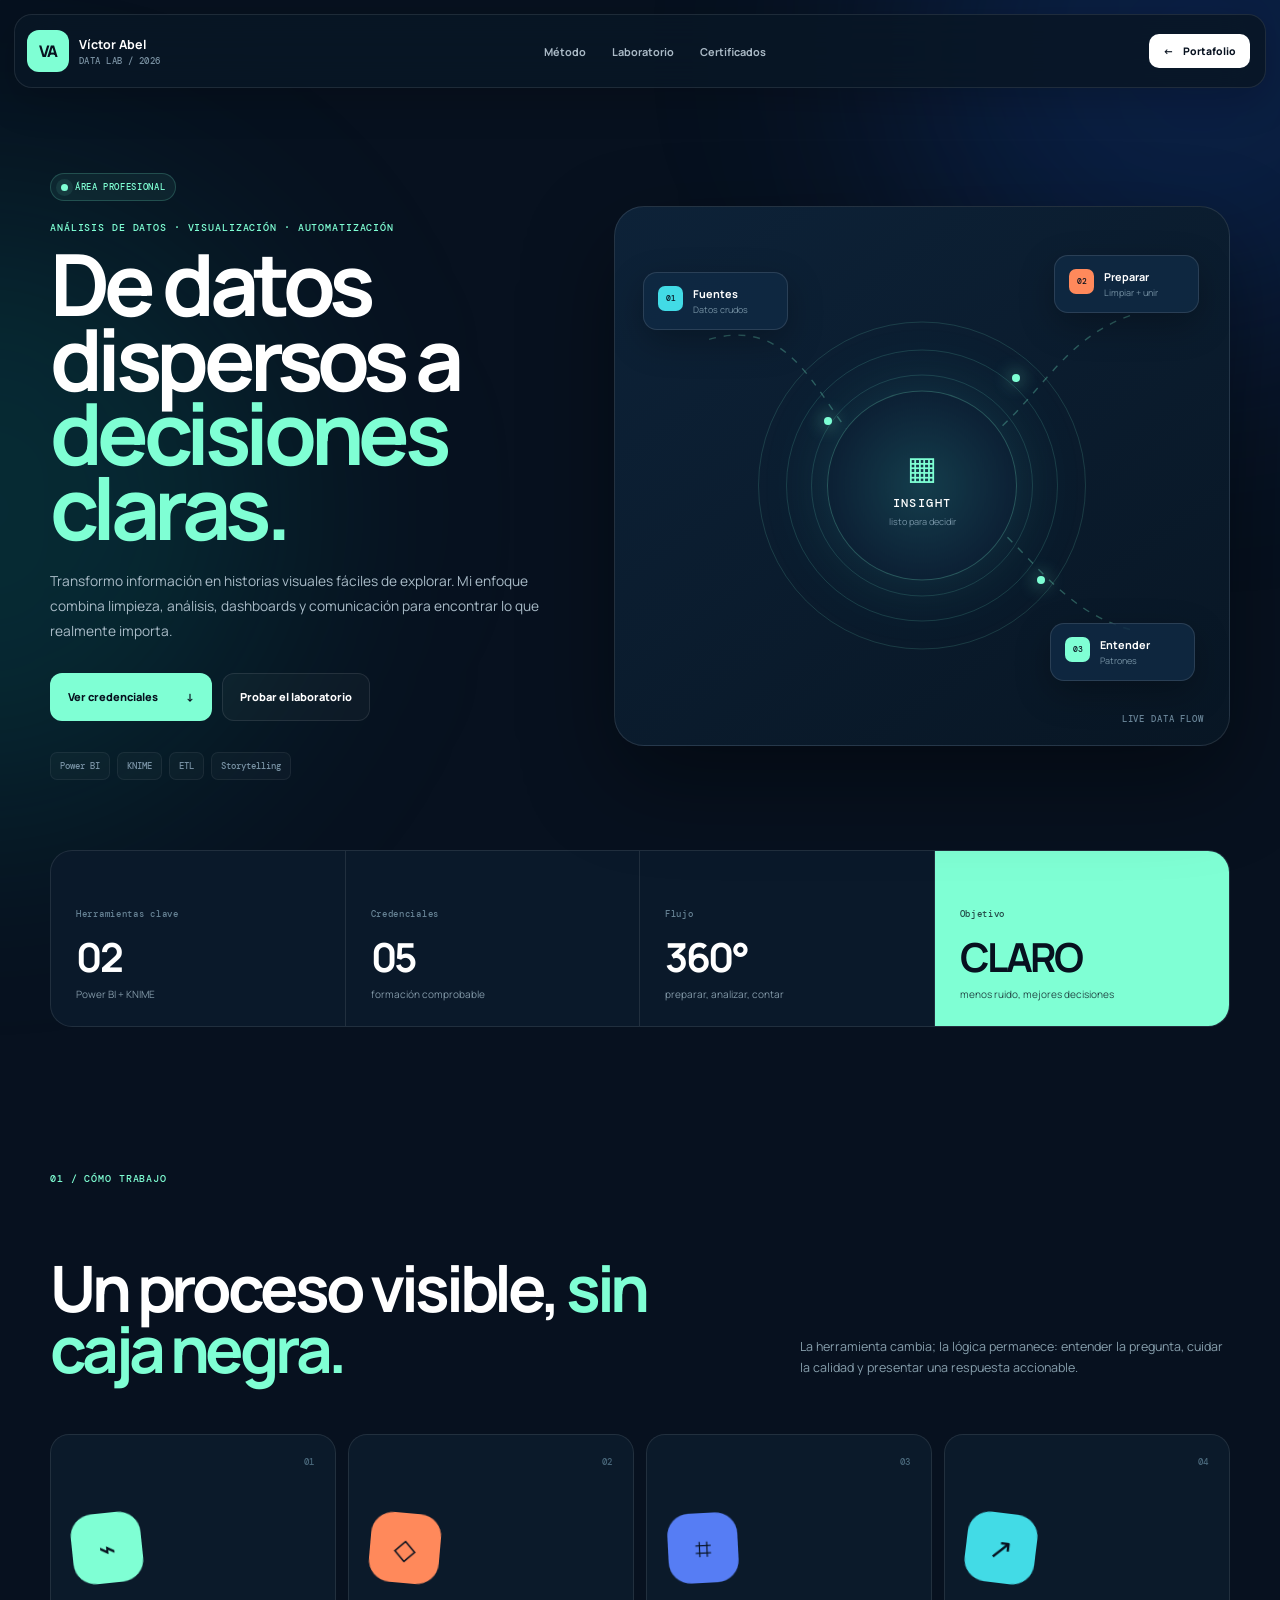
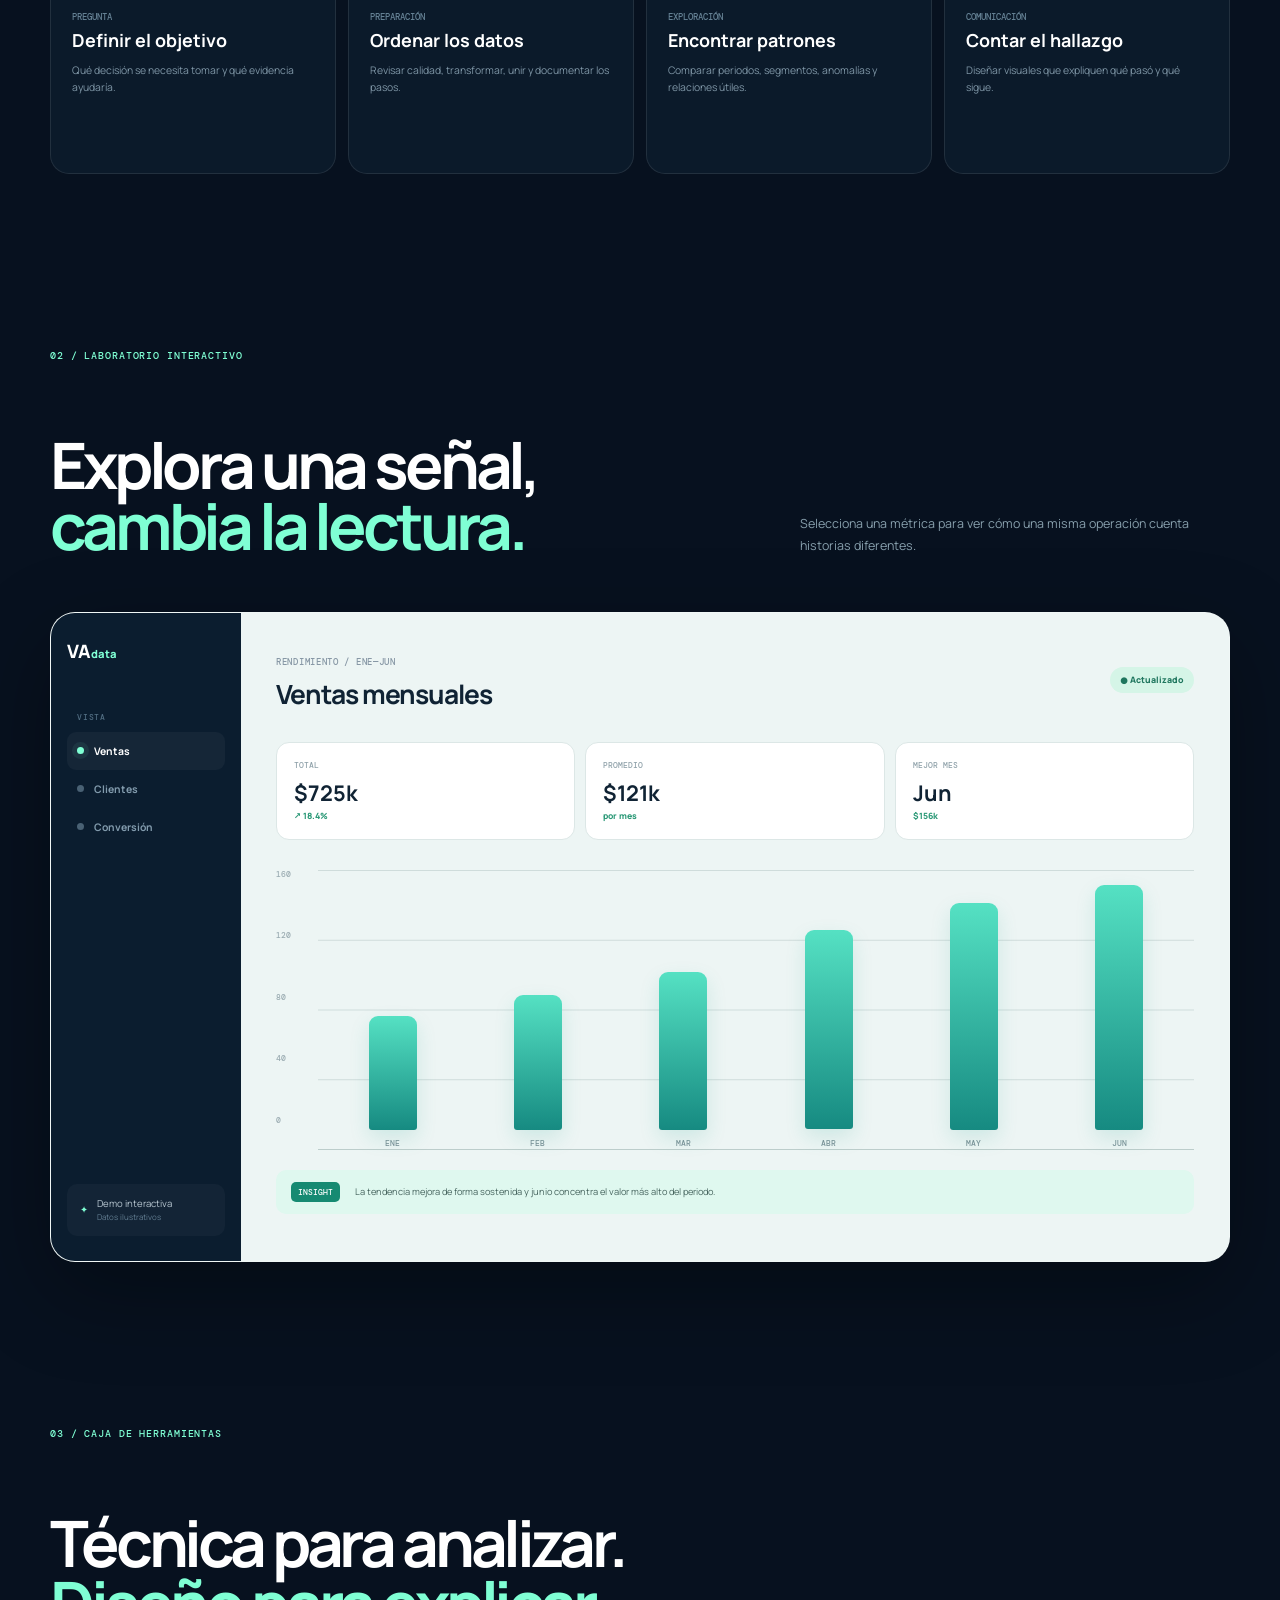
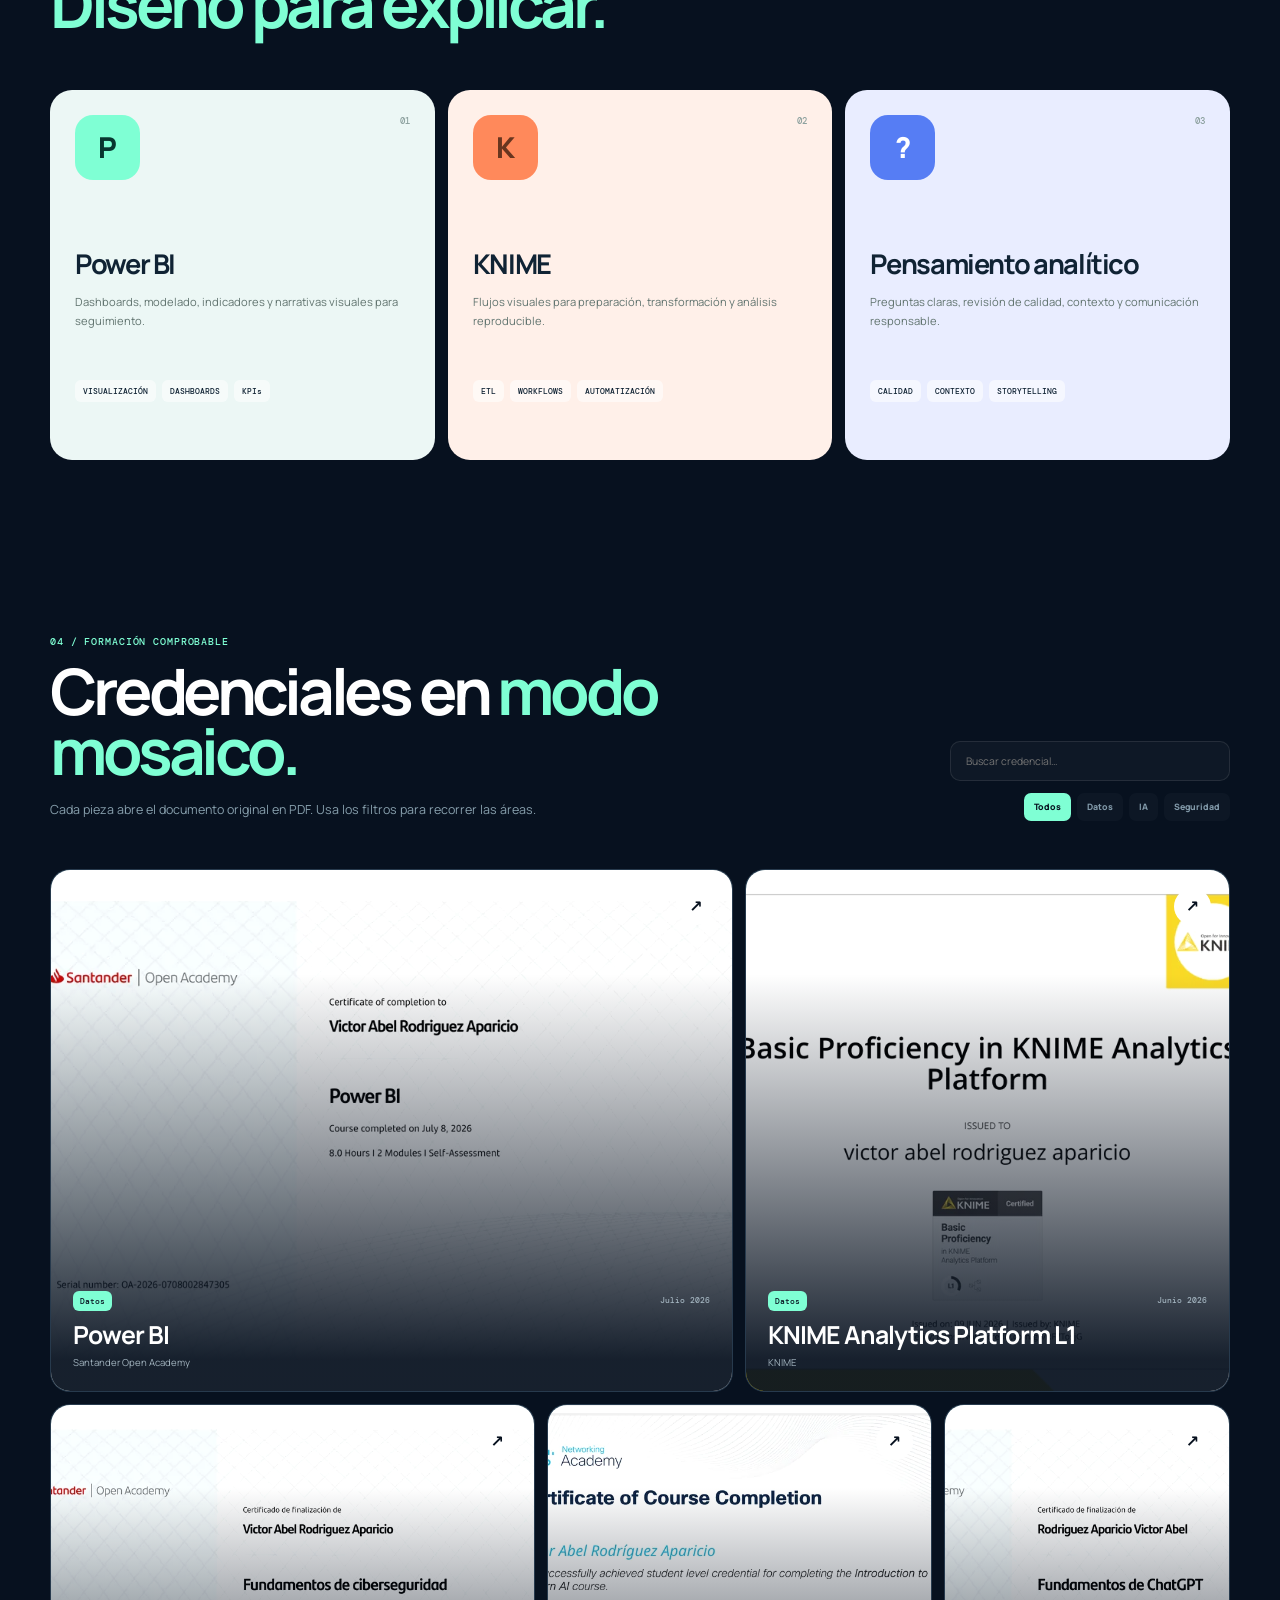
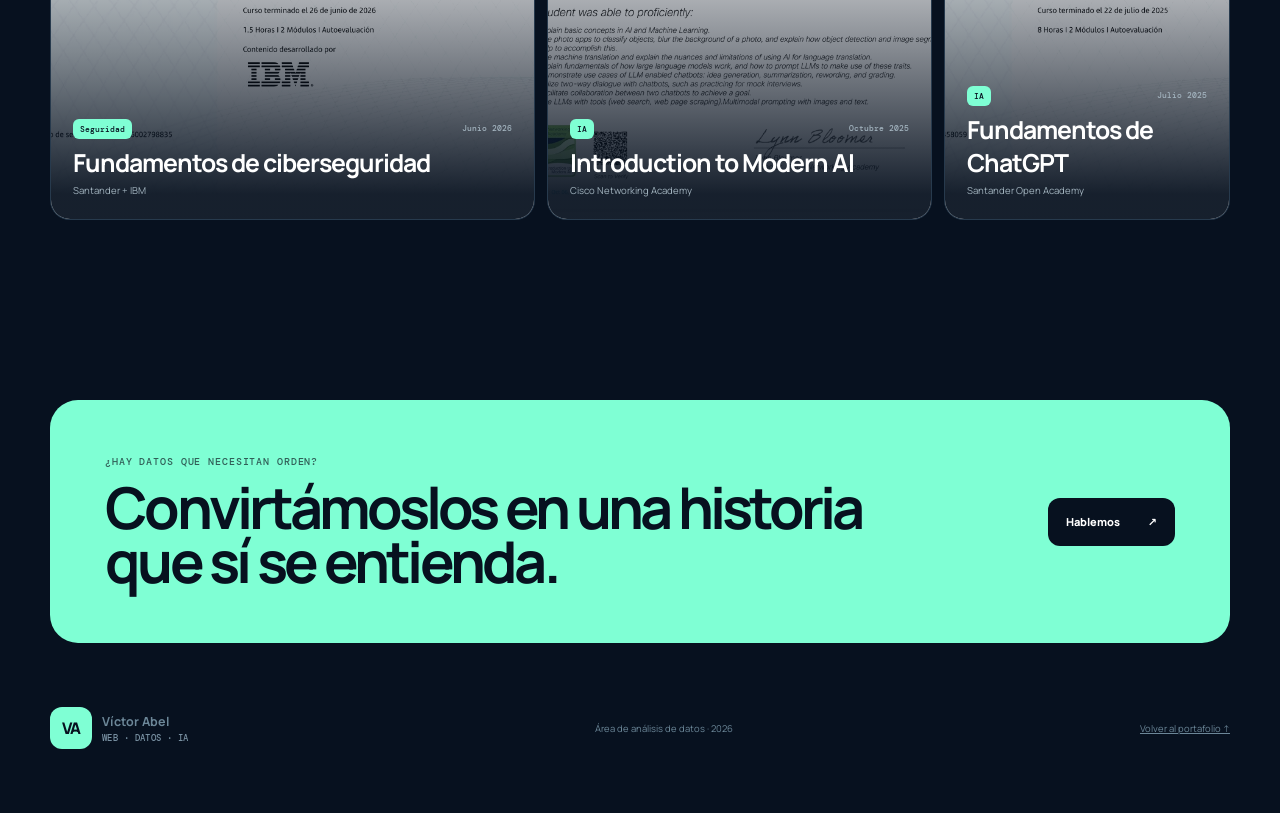
==== commit 490d8b21: "Mejora la composición visual y proyectos" ====
--- a/analisis-datos/index.html
+++ b/analisis-datos/index.html
@@ -12,7 +12,6 @@
 </head>
 <body>
   <a class="skip-link" href="#contenido">Saltar al contenido</a>
-  <div class="cursor-glow" aria-hidden="true"></div>
   <div class="mesh mesh-a" aria-hidden="true"></div>
   <div class="mesh mesh-b" aria-hidden="true"></div>
 
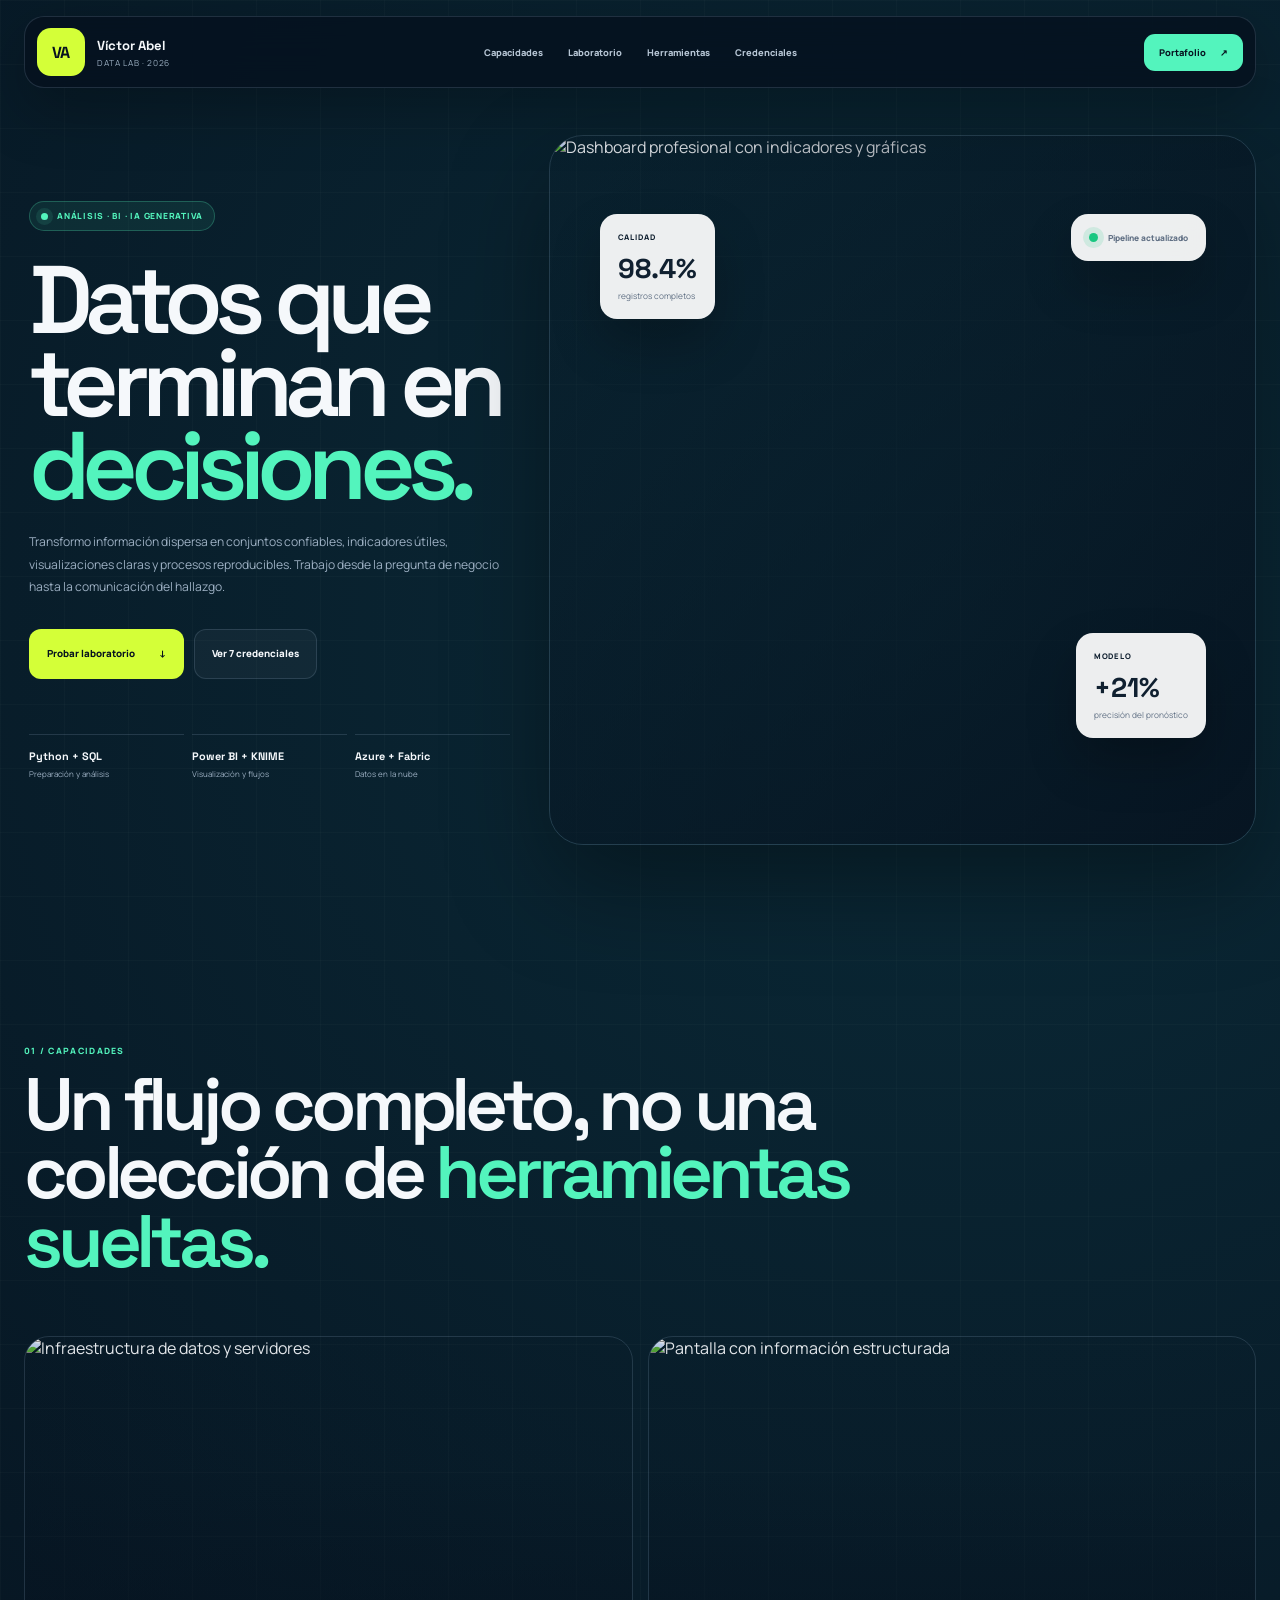
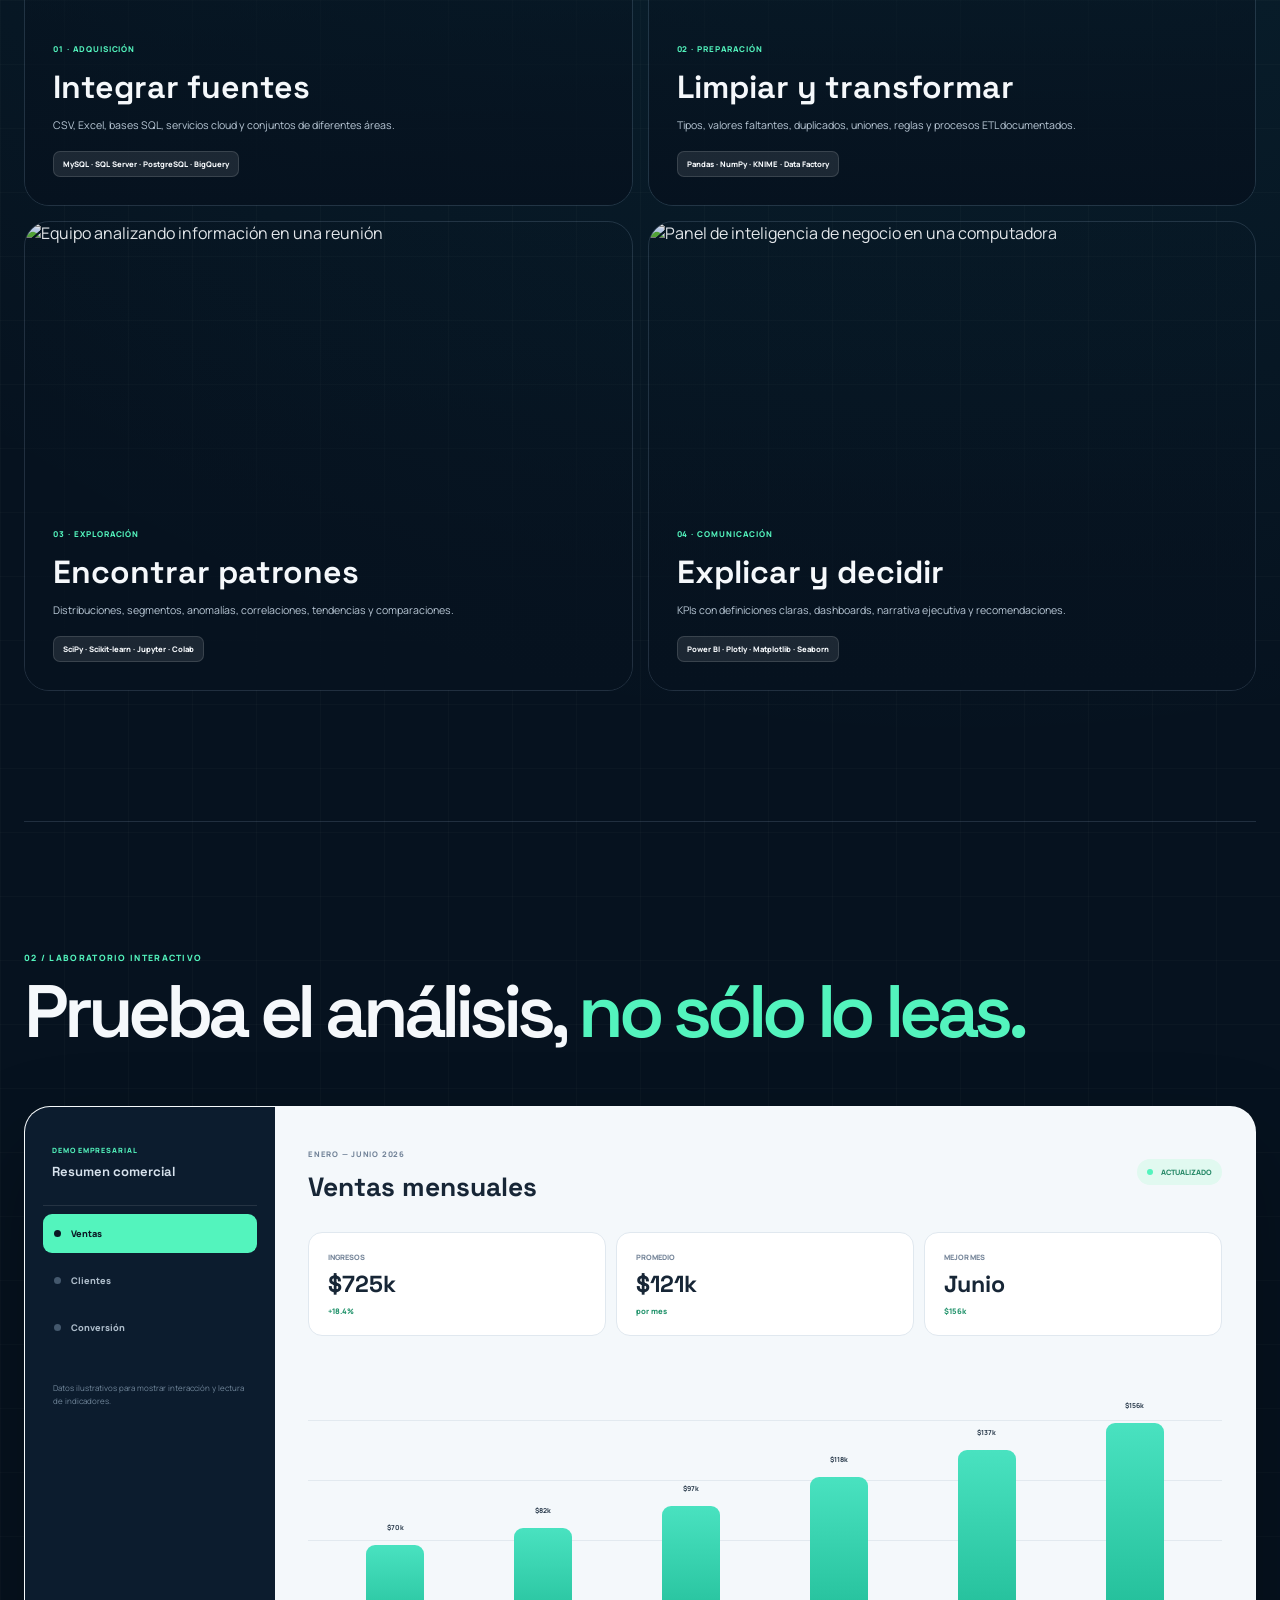
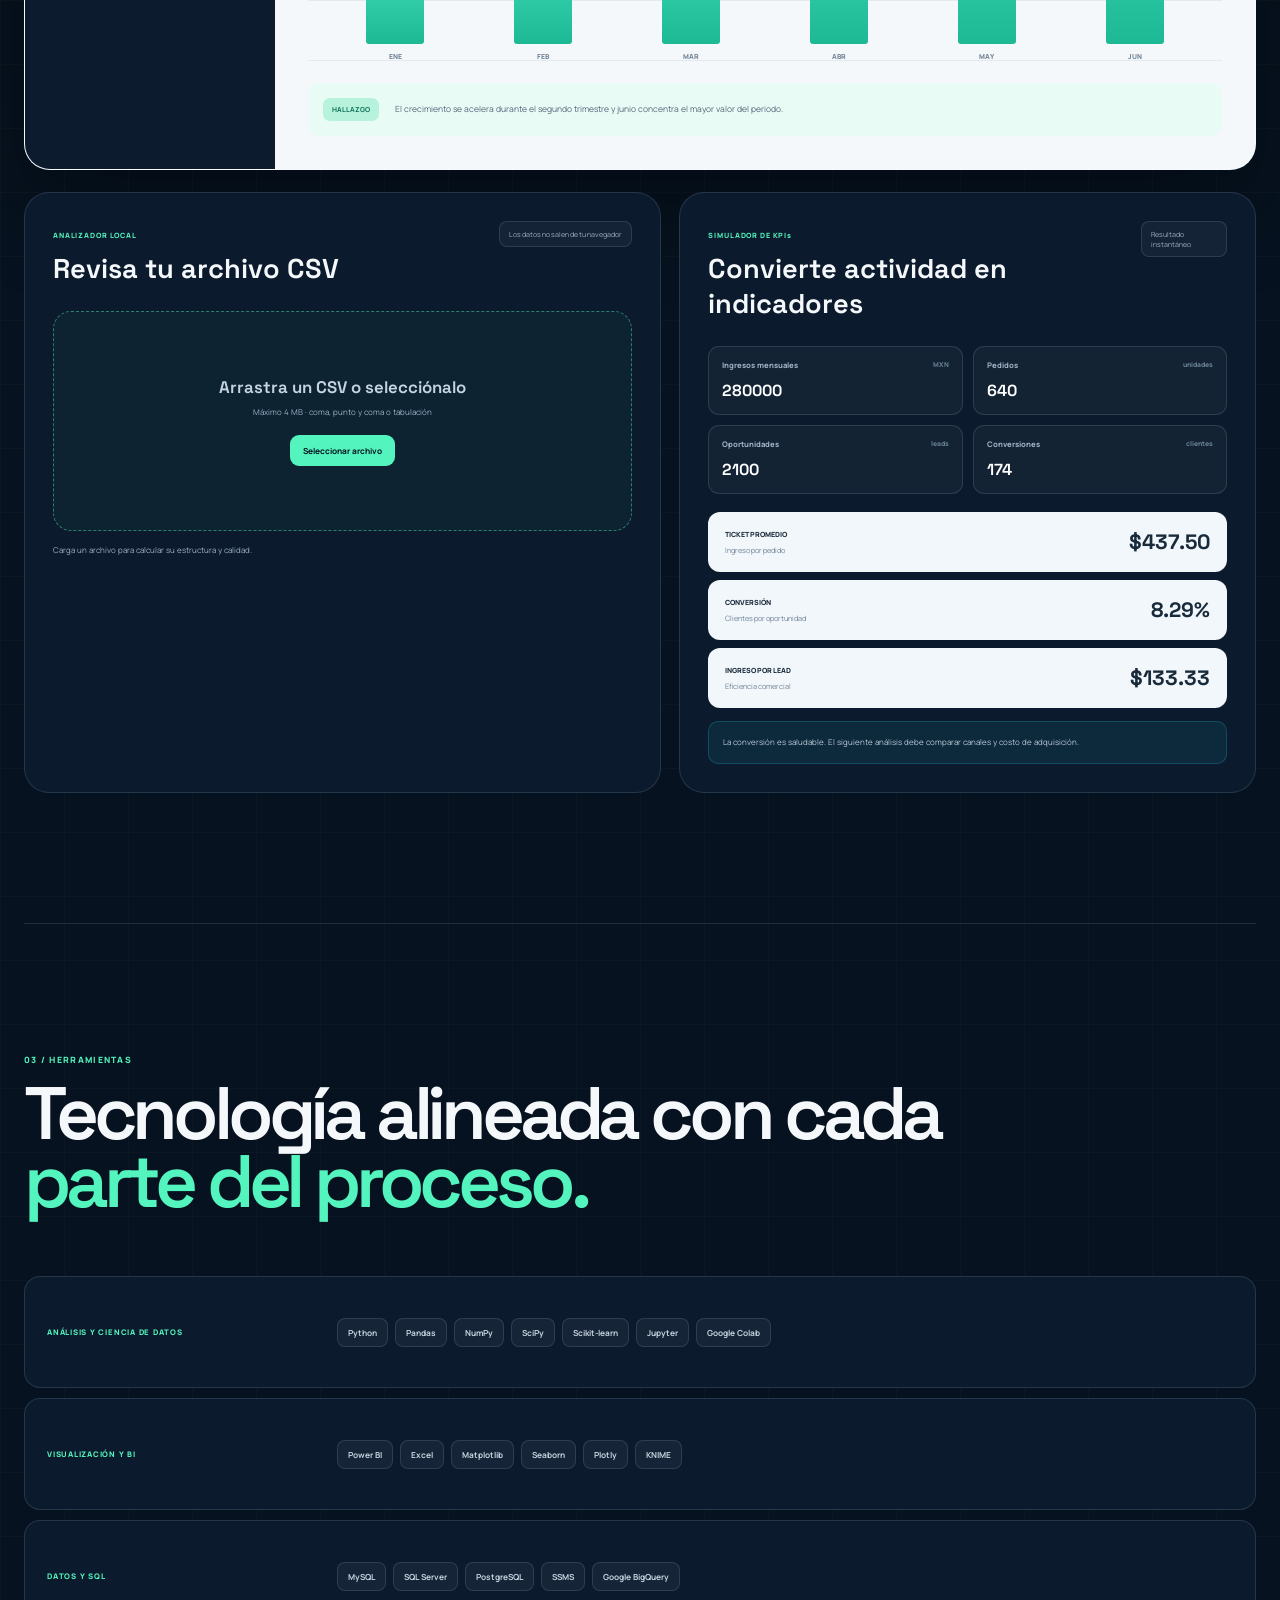
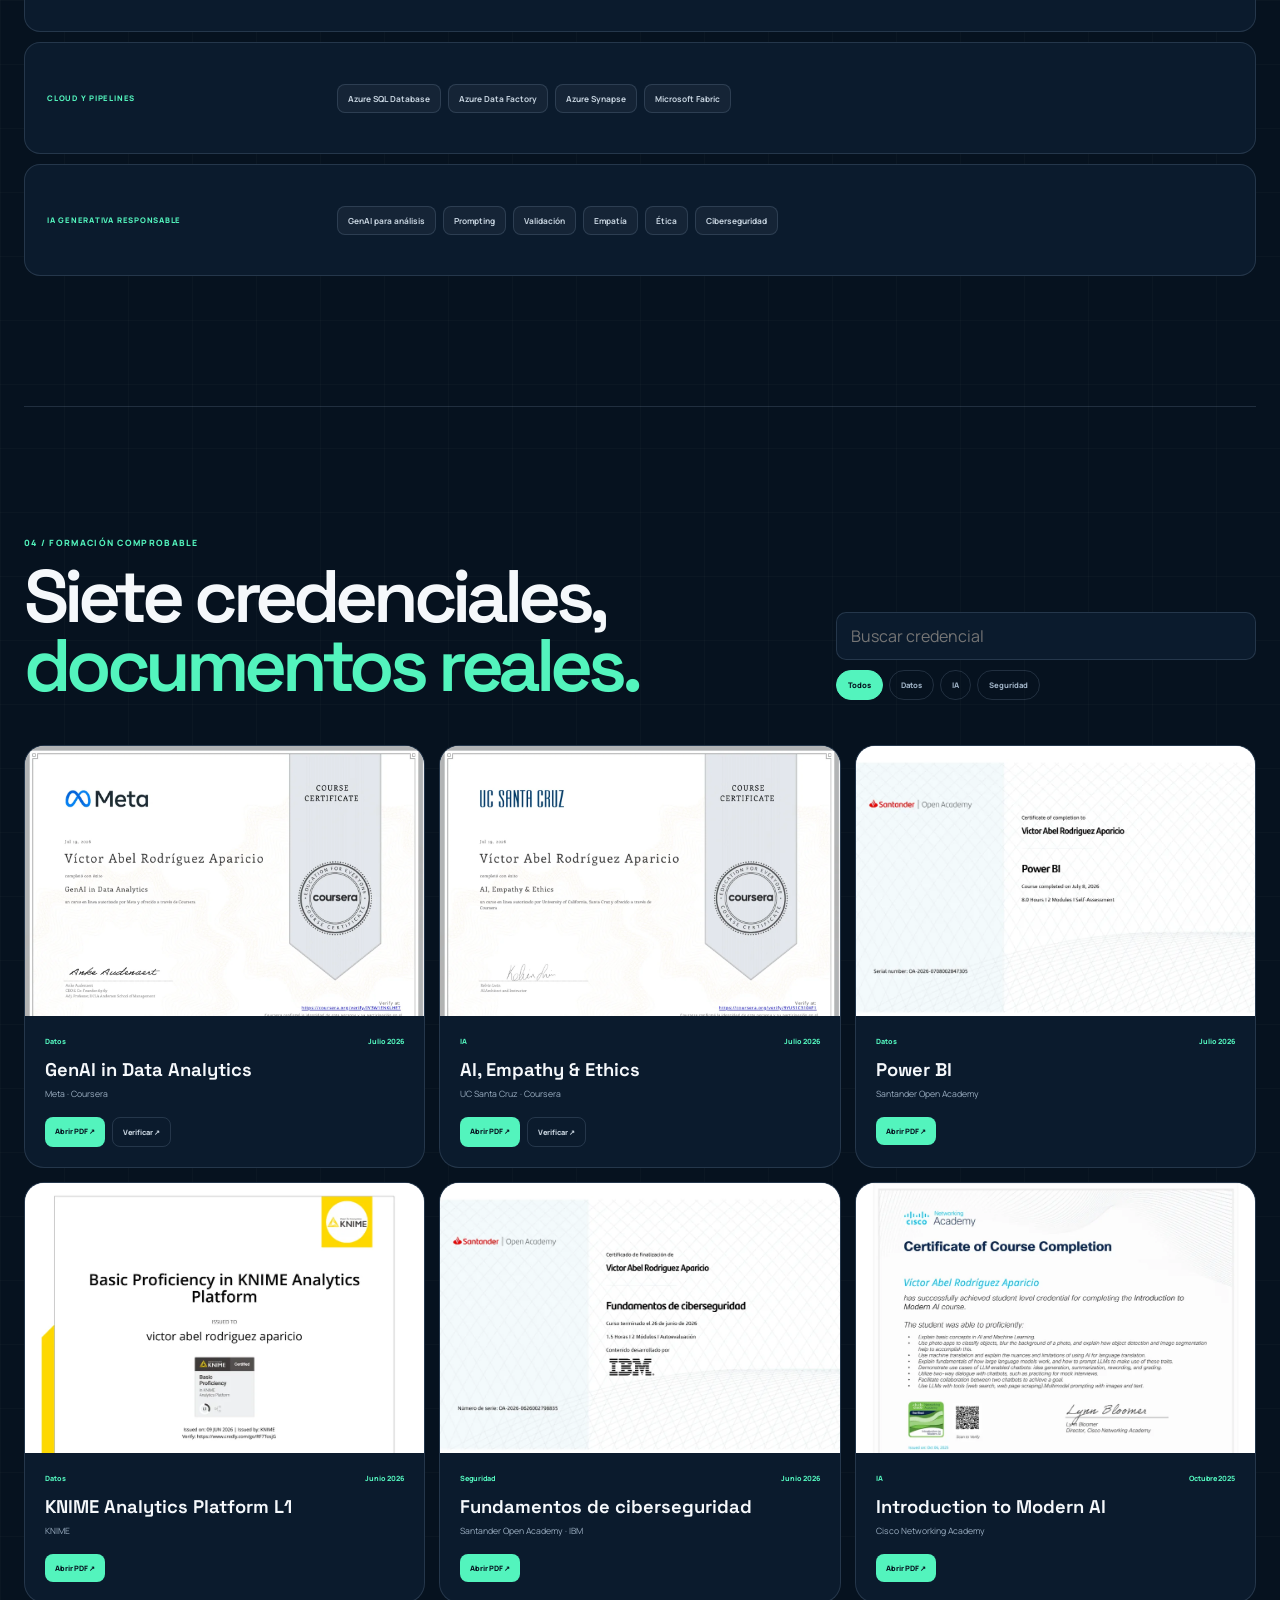
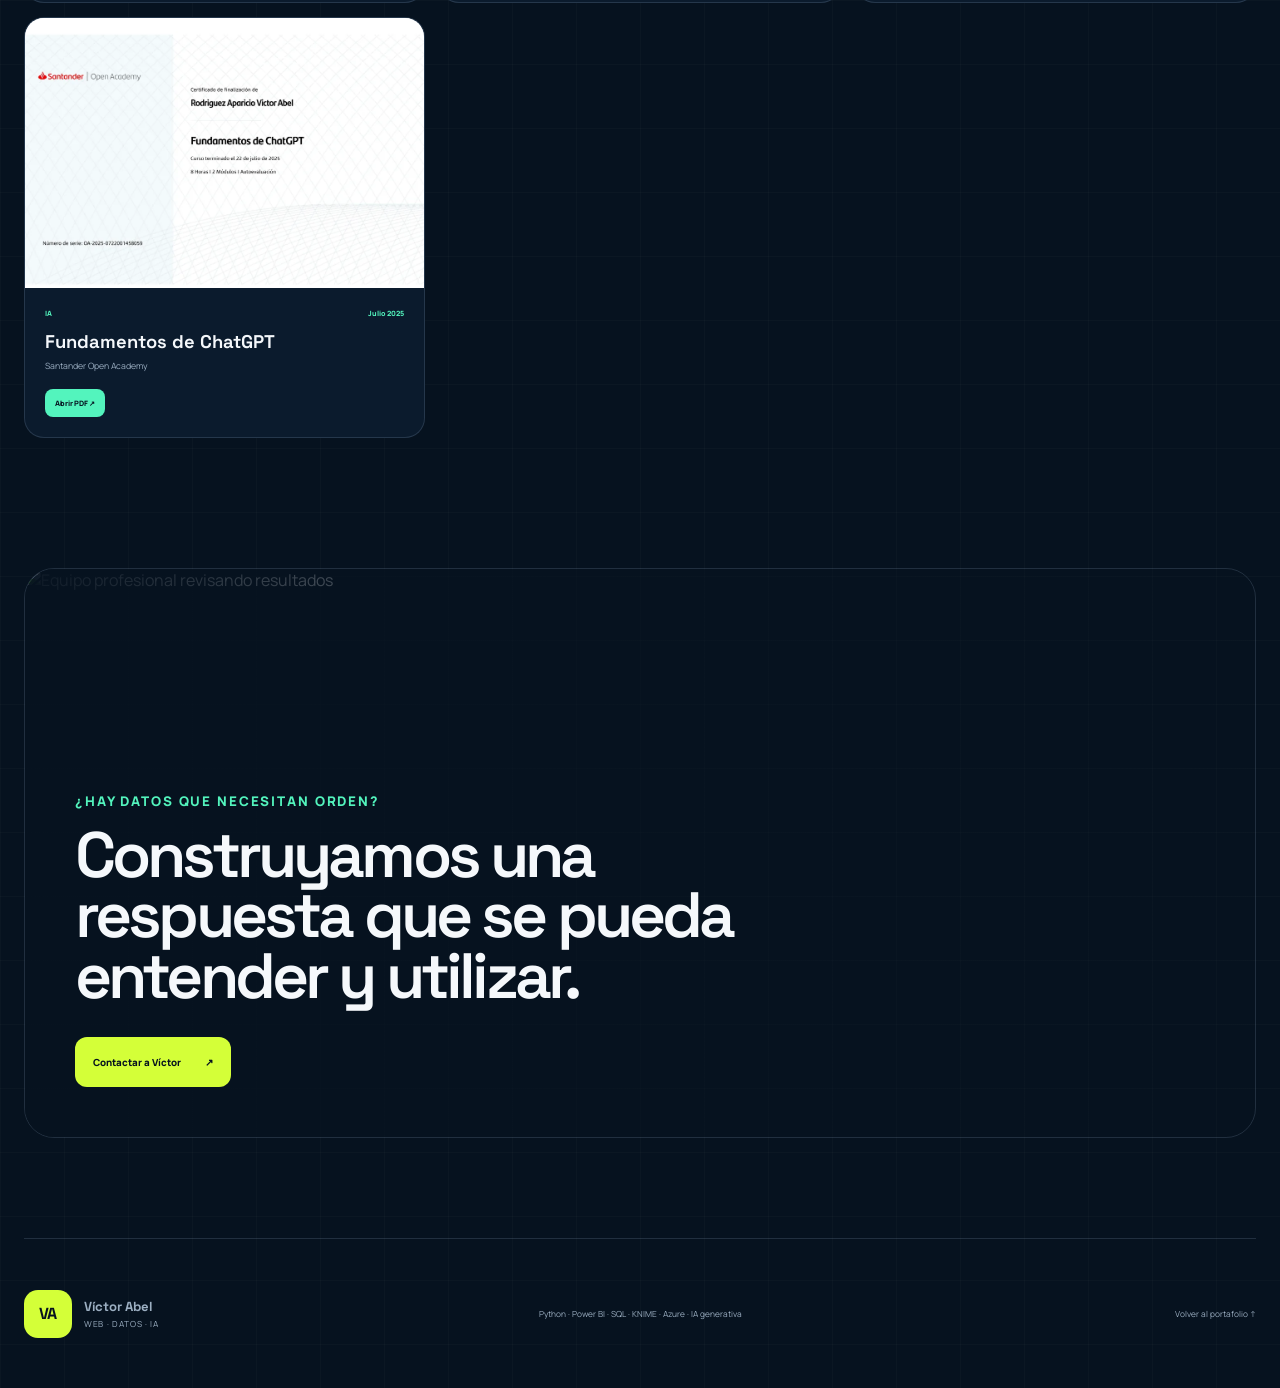
==== commit 8d8d1c6b: "Integra CV y laboratorio de datos funcional" ====
--- a/analisis-datos/index.html
+++ b/analisis-datos/index.html
@@ -3,156 +3,200 @@
 <head>
   <meta charset="UTF-8">
   <meta name="viewport" content="width=device-width, initial-scale=1">
-  <meta name="description" content="Área de análisis de datos de Víctor Abel Rodríguez: Power BI, KNIME, visualización, procesos y certificados.">
-  <meta name="theme-color" content="#07111f">
-  <title>Análisis de datos | Víctor Abel</title>
+  <meta name="description" content="Laboratorio profesional de análisis de datos de Víctor Abel Rodríguez Aparicio: Python, Power BI, SQL, KNIME, IA generativa, Azure y visualización.">
+  <meta name="theme-color" content="#06121f">
+  <title>Data Lab | Víctor Abel Rodríguez</title>
   <link rel="icon" type="image/svg+xml" href="../assets/favicon.svg">
+  <link rel="preconnect" href="https://fonts.googleapis.com">
+  <link rel="preconnect" href="https://fonts.gstatic.com" crossorigin>
+  <link href="https://fonts.googleapis.com/css2?family=Manrope:wght@400;500;600;700;800&family=Space+Grotesk:wght@500;600;700&display=swap" rel="stylesheet">
   <link rel="stylesheet" href="styles.css">
   <script src="script.js" defer></script>
 </head>
 <body>
   <a class="skip-link" href="#contenido">Saltar al contenido</a>
-  <div class="mesh mesh-a" aria-hidden="true"></div>
-  <div class="mesh mesh-b" aria-hidden="true"></div>
 
   <header class="topbar">
-    <a class="brand" href="../"><span>VA</span><div><strong>Víctor Abel</strong><small>DATA LAB / 2026</small></div></a>
-    <nav aria-label="Navegación de análisis">
-      <a href="#metodo">Método</a>
+    <a class="brand" href="../"><span>VA</span><div><strong>Víctor Abel</strong><small>DATA LAB · 2026</small></div></a>
+    <nav aria-label="Navegación del laboratorio">
+      <a href="#capacidades">Capacidades</a>
       <a href="#laboratorio">Laboratorio</a>
-      <a href="#certificados">Certificados</a>
+      <a href="#herramientas">Herramientas</a>
+      <a href="#certificados">Credenciales</a>
     </nav>
-    <a class="back-link" href="../"><span>←</span> Portafolio</a>
+    <a class="back-link" href="../">Portafolio <span>↗</span></a>
   </header>
 
   <main id="contenido">
     <section class="hero shell">
       <div class="hero-copy reveal">
-        <div class="live-pill"><i></i> ÁREA PROFESIONAL</div>
-        <p class="kicker">ANÁLISIS DE DATOS · VISUALIZACIÓN · AUTOMATIZACIÓN</p>
-        <h1>De datos dispersos a <span>decisiones claras.</span></h1>
-        <p class="lead">Transformo información en historias visuales fáciles de explorar. Mi enfoque combina limpieza, análisis, dashboards y comunicación para encontrar lo que realmente importa.</p>
+        <div class="eyebrow"><i></i> ANÁLISIS · BI · IA GENERATIVA</div>
+        <h1>Datos que terminan en <span>decisiones.</span></h1>
+        <p>Transformo información dispersa en conjuntos confiables, indicadores útiles, visualizaciones claras y procesos reproducibles. Trabajo desde la pregunta de negocio hasta la comunicación del hallazgo.</p>
         <div class="hero-actions">
-          <a class="button primary" href="#certificados">Ver credenciales <span>↓</span></a>
-          <a class="button ghost" href="#laboratorio">Probar el laboratorio</a>
-        </div>
-        <div class="hero-tags"><span>Power BI</span><span>KNIME</span><span>ETL</span><span>Storytelling</span></div>
-      </div>
-
-      <div class="data-orbit reveal" aria-label="Diagrama visual del proceso de datos">
-        <div class="orbit-grid"></div>
-        <div class="node node-source"><i>01</i><strong>Fuentes</strong><small>Datos crudos</small></div>
-        <div class="node node-clean"><i>02</i><strong>Preparar</strong><small>Limpiar + unir</small></div>
-        <div class="node node-insight"><i>03</i><strong>Entender</strong><small>Patrones</small></div>
-        <div class="core">
-          <div class="core-rings"><i></i><i></i><i></i></div>
-          <span>▦</span><strong>INSIGHT</strong><small>listo para decidir</small>
-        </div>
-        <svg class="connections" viewBox="0 0 620 520" aria-hidden="true">
-          <path d="M95 122 C210 90 210 250 305 260"></path>
-          <path d="M520 98 C430 130 420 220 315 255"></path>
-          <path d="M520 415 C430 390 405 300 320 270"></path>
-        </svg>
-        <div class="signal signal-one"></div><div class="signal signal-two"></div><div class="signal signal-three"></div>
-      </div>
-    </section>
-
-    <section class="metrics shell reveal" aria-label="Resumen de formación">
-      <article><small>Herramientas clave</small><strong data-counter="2">02</strong><p>Power BI + KNIME</p></article>
-      <article><small>Credenciales</small><strong id="credentialMetric">05</strong><p>formación comprobable</p></article>
-      <article><small>Flujo</small><strong>360°</strong><p>preparar, analizar, contar</p></article>
-      <article class="metric-accent"><small>Objetivo</small><strong>CLARO</strong><p>menos ruido, mejores decisiones</p></article>
-    </section>
-
-    <section class="method shell" id="metodo">
-      <div class="section-title reveal">
-        <p class="kicker">01 / CÓMO TRABAJO</p>
-        <h2>Un proceso visible, <span>sin caja negra.</span></h2>
-        <p>La herramienta cambia; la lógica permanece: entender la pregunta, cuidar la calidad y presentar una respuesta accionable.</p>
-      </div>
-      <div class="method-grid">
-        <article class="method-card reveal"><span>01</span><div class="method-icon source-icon">⌁</div><p>Pregunta</p><h3>Definir el objetivo</h3><small>Qué decisión se necesita tomar y qué evidencia ayudaría.</small></article>
-        <article class="method-card reveal"><span>02</span><div class="method-icon clean-icon">◇</div><p>Preparación</p><h3>Ordenar los datos</h3><small>Revisar calidad, transformar, unir y documentar los pasos.</small></article>
-        <article class="method-card reveal"><span>03</span><div class="method-icon explore-icon">⌗</div><p>Exploración</p><h3>Encontrar patrones</h3><small>Comparar periodos, segmentos, anomalías y relaciones útiles.</small></article>
-        <article class="method-card reveal"><span>04</span><div class="method-icon tell-icon">↗</div><p>Comunicación</p><h3>Contar el hallazgo</h3><small>Diseñar visuales que expliquen qué pasó y qué sigue.</small></article>
+          <a class="button primary" href="#laboratorio">Probar laboratorio <span>↓</span></a>
+          <a class="button secondary" href="#certificados">Ver 7 credenciales</a>
+        </div>
+        <div class="hero-facts">
+          <div><strong>Python + SQL</strong><small>Preparación y análisis</small></div>
+          <div><strong>Power BI + KNIME</strong><small>Visualización y flujos</small></div>
+          <div><strong>Azure + Fabric</strong><small>Datos en la nube</small></div>
+        </div>
+      </div>
+      <div class="hero-visual reveal">
+        <img src="https://images.unsplash.com/photo-1551288049-bebda4e38f71?auto=format&amp;fit=crop&amp;w=1600&amp;q=86" alt="Dashboard profesional con indicadores y gráficas">
+        <div class="visual-shade"></div>
+        <article class="floating-card card-quality"><small>CALIDAD</small><strong>98.4%</strong><span>registros completos</span></article>
+        <article class="floating-card card-model"><small>MODELO</small><strong>+21%</strong><span>precisión del pronóstico</span></article>
+        <article class="floating-card card-pipeline"><i></i><span>Pipeline actualizado</span></article>
+      </div>
+    </section>
+
+    <section class="capabilities shell" id="capacidades">
+      <div class="section-heading reveal">
+        <p>01 / CAPACIDADES</p>
+        <h2>Un flujo completo, no una colección de <span>herramientas sueltas.</span></h2>
+      </div>
+      <div class="capability-grid">
+        <article class="capability reveal">
+          <img src="https://images.unsplash.com/photo-1544197150-b99a580bb7a8?auto=format&amp;fit=crop&amp;w=1000&amp;q=82" alt="Infraestructura de datos y servidores" loading="lazy">
+          <div><small>01 · ADQUISICIÓN</small><h3>Integrar fuentes</h3><p>CSV, Excel, bases SQL, servicios cloud y conjuntos de diferentes áreas.</p><span>MySQL · SQL Server · PostgreSQL · BigQuery</span></div>
+        </article>
+        <article class="capability reveal">
+          <img src="https://images.unsplash.com/photo-1518186285589-2f7649de83e0?auto=format&amp;fit=crop&amp;w=1000&amp;q=82" alt="Pantalla con información estructurada" loading="lazy">
+          <div><small>02 · PREPARACIÓN</small><h3>Limpiar y transformar</h3><p>Tipos, valores faltantes, duplicados, uniones, reglas y procesos ETL documentados.</p><span>Pandas · NumPy · KNIME · Data Factory</span></div>
+        </article>
+        <article class="capability reveal">
+          <img src="https://images.unsplash.com/photo-1551434678-e076c223a692?auto=format&amp;fit=crop&amp;w=1000&amp;q=82" alt="Equipo analizando información en una reunión" loading="lazy">
+          <div><small>03 · EXPLORACIÓN</small><h3>Encontrar patrones</h3><p>Distribuciones, segmentos, anomalías, correlaciones, tendencias y comparaciones.</p><span>SciPy · Scikit-learn · Jupyter · Colab</span></div>
+        </article>
+        <article class="capability reveal">
+          <img src="https://images.unsplash.com/photo-1460925895917-afdab827c52f?auto=format&amp;fit=crop&amp;w=1000&amp;q=82" alt="Panel de inteligencia de negocio en una computadora" loading="lazy">
+          <div><small>04 · COMUNICACIÓN</small><h3>Explicar y decidir</h3><p>KPIs con definiciones claras, dashboards, narrativa ejecutiva y recomendaciones.</p><span>Power BI · Plotly · Matplotlib · Seaborn</span></div>
+        </article>
       </div>
     </section>
 
     <section class="lab shell" id="laboratorio">
-      <div class="section-title reveal">
-        <p class="kicker">02 / LABORATORIO INTERACTIVO</p>
-        <h2>Explora una señal, <span>cambia la lectura.</span></h2>
-        <p>Selecciona una métrica para ver cómo una misma operación cuenta historias diferentes.</p>
-      </div>
-      <div class="dashboard reveal">
-        <aside class="dash-sidebar">
-          <div class="dash-logo">VA<span>data</span></div>
-          <p>VISTA</p>
-          <button class="metric-tab active" data-metric="ventas"><i></i>Ventas</button>
-          <button class="metric-tab" data-metric="clientes"><i></i>Clientes</button>
-          <button class="metric-tab" data-metric="conversion"><i></i>Conversión</button>
-          <div class="dash-note"><span>✦</span><p>Demo interactiva<br><small>Datos ilustrativos</small></p></div>
+      <div class="section-heading reveal">
+        <p>02 / LABORATORIO INTERACTIVO</p>
+        <h2>Prueba el análisis, <span>no sólo lo leas.</span></h2>
+      </div>
+
+      <div class="analytics-console reveal">
+        <aside class="console-nav">
+          <div><small>DEMO EMPRESARIAL</small><strong>Resumen comercial</strong></div>
+          <button class="metric-tab active" type="button" data-metric="ventas"><span></span>Ventas</button>
+          <button class="metric-tab" type="button" data-metric="clientes"><span></span>Clientes</button>
+          <button class="metric-tab" type="button" data-metric="conversion"><span></span>Conversión</button>
+          <p>Datos ilustrativos para mostrar interacción y lectura de indicadores.</p>
         </aside>
-        <div class="dash-main">
-          <header><div><small>RENDIMIENTO / ENE—JUN</small><h3 id="chartTitle">Ventas mensuales</h3></div><span class="updated">● Actualizado</span></header>
-          <div class="dash-kpis">
-            <article><small id="primaryLabel">TOTAL</small><strong id="primaryValue">$725k</strong><em id="primaryDelta">↗ 18.4%</em></article>
+        <div class="console-main">
+          <header>
+            <div><small>ENERO — JUNIO 2026</small><h3 id="chartTitle">Ventas mensuales</h3></div>
+            <span class="live-label"><i></i> ACTUALIZADO</span>
+          </header>
+          <div class="kpi-row">
+            <article><small id="primaryLabel">INGRESOS</small><strong id="primaryValue">$725k</strong><em id="primaryDelta">+18.4%</em></article>
             <article><small>PROMEDIO</small><strong id="averageValue">$121k</strong><em>por mes</em></article>
-            <article><small>MEJOR MES</small><strong id="bestMonth">Jun</strong><em id="bestValue">$156k</em></article>
-          </div>
-          <div class="chart-wrap">
-            <div class="chart-y"><span>160</span><span>120</span><span>80</span><span>40</span><span>0</span></div>
-            <div class="chart" id="interactiveChart" aria-label="Gráfica de barras interactiva"></div>
-          </div>
-          <div class="insight-banner"><span>INSIGHT</span><p id="chartInsight">La tendencia mejora de forma sostenida y junio concentra el valor más alto del periodo.</p></div>
-        </div>
-      </div>
-    </section>
-
-    <section class="toolbox shell">
-      <div class="section-title reveal">
-        <p class="kicker">03 / CAJA DE HERRAMIENTAS</p>
-        <h2>Técnica para analizar. <span>Diseño para explicar.</span></h2>
-      </div>
-      <div class="tool-grid">
-        <article class="tool-card power reveal"><div class="tool-head"><span>P</span><i>01</i></div><h3>Power BI</h3><p>Dashboards, modelado, indicadores y narrativas visuales para seguimiento.</p><div><small>VISUALIZACIÓN</small><small>DASHBOARDS</small><small>KPIs</small></div></article>
-        <article class="tool-card knime reveal"><div class="tool-head"><span>K</span><i>02</i></div><h3>KNIME</h3><p>Flujos visuales para preparación, transformación y análisis reproducible.</p><div><small>ETL</small><small>WORKFLOWS</small><small>AUTOMATIZACIÓN</small></div></article>
-        <article class="tool-card thinking reveal"><div class="tool-head"><span>?</span><i>03</i></div><h3>Pensamiento analítico</h3><p>Preguntas claras, revisión de calidad, contexto y comunicación responsable.</p><div><small>CALIDAD</small><small>CONTEXTO</small><small>STORYTELLING</small></div></article>
+            <article><small>MEJOR MES</small><strong id="bestMonth">Junio</strong><em id="bestValue">$156k</em></article>
+          </div>
+          <div class="bar-chart" id="interactiveChart" aria-label="Gráfica interactiva de seis meses"></div>
+          <div class="insight"><b>HALLAZGO</b><p id="chartInsight">El crecimiento se acelera durante el segundo trimestre y junio concentra el mayor valor del periodo.</p></div>
+        </div>
+      </div>
+
+      <div class="lab-grid">
+        <article class="csv-lab reveal">
+          <div class="tool-heading">
+            <div><small>ANALIZADOR LOCAL</small><h3>Revisa tu archivo CSV</h3></div>
+            <span>Los datos no salen de tu navegador</span>
+          </div>
+          <label class="drop-zone" id="dropZone">
+            <input id="csvInput" type="file" accept=".csv,text/csv">
+            <strong>Arrastra un CSV o selecciónalo</strong>
+            <span>Máximo 4 MB · coma, punto y coma o tabulación</span>
+            <b>Seleccionar archivo</b>
+          </label>
+          <div class="file-status" id="fileStatus">Carga un archivo para calcular su estructura y calidad.</div>
+          <div class="csv-results" id="csvResults" hidden>
+            <div class="mini-kpis">
+              <article><small>FILAS</small><strong id="csvRows">0</strong></article>
+              <article><small>COLUMNAS</small><strong id="csvColumns">0</strong></article>
+              <article><small>VACÍOS</small><strong id="csvMissing">0</strong></article>
+              <article><small>NUMÉRICAS</small><strong id="csvNumeric">0</strong></article>
+            </div>
+            <div class="quality-list" id="qualityList"></div>
+            <div class="table-wrap"><table id="csvPreview"></table></div>
+          </div>
+        </article>
+
+        <article class="kpi-calculator reveal">
+          <div class="tool-heading">
+            <div><small>SIMULADOR DE KPIs</small><h3>Convierte actividad en indicadores</h3></div>
+            <span>Resultado instantáneo</span>
+          </div>
+          <form id="kpiForm">
+            <label>Ingresos mensuales <span>MXN</span><input id="revenueInput" type="number" min="0" step="100" value="280000"></label>
+            <label>Pedidos <span>unidades</span><input id="ordersInput" type="number" min="1" step="1" value="640"></label>
+            <label>Oportunidades <span>leads</span><input id="leadsInput" type="number" min="1" step="1" value="2100"></label>
+            <label>Conversiones <span>clientes</span><input id="conversionsInput" type="number" min="0" step="1" value="174"></label>
+          </form>
+          <div class="calculator-results">
+            <article><small>TICKET PROMEDIO</small><strong id="ticketResult">$437.50</strong><p>Ingreso por pedido</p></article>
+            <article><small>CONVERSIÓN</small><strong id="conversionResult">8.29%</strong><p>Clientes por oportunidad</p></article>
+            <article><small>INGRESO POR LEAD</small><strong id="leadValueResult">$133.33</strong><p>Eficiencia comercial</p></article>
+          </div>
+          <div class="recommendation" id="kpiRecommendation">La conversión es saludable. El siguiente análisis debe comparar canales y costo de adquisición.</div>
+        </article>
+      </div>
+    </section>
+
+    <section class="toolbox shell" id="herramientas">
+      <div class="section-heading reveal">
+        <p>03 / HERRAMIENTAS</p>
+        <h2>Tecnología alineada con cada <span>parte del proceso.</span></h2>
+      </div>
+      <div class="stack-board reveal">
+        <article><small>ANÁLISIS Y CIENCIA DE DATOS</small><div><span>Python</span><span>Pandas</span><span>NumPy</span><span>SciPy</span><span>Scikit-learn</span><span>Jupyter</span><span>Google Colab</span></div></article>
+        <article><small>VISUALIZACIÓN Y BI</small><div><span>Power BI</span><span>Excel</span><span>Matplotlib</span><span>Seaborn</span><span>Plotly</span><span>KNIME</span></div></article>
+        <article><small>DATOS Y SQL</small><div><span>MySQL</span><span>SQL Server</span><span>PostgreSQL</span><span>SSMS</span><span>Google BigQuery</span></div></article>
+        <article><small>CLOUD Y PIPELINES</small><div><span>Azure SQL Database</span><span>Azure Data Factory</span><span>Azure Synapse</span><span>Microsoft Fabric</span></div></article>
+        <article><small>IA GENERATIVA RESPONSABLE</small><div><span>GenAI para análisis</span><span>Prompting</span><span>Validación</span><span>Empatía</span><span>Ética</span><span>Ciberseguridad</span></div></article>
       </div>
     </section>
 
     <section class="credentials shell" id="certificados">
       <div class="credentials-head reveal">
-        <div class="section-title">
-          <p class="kicker">04 / FORMACIÓN COMPROBABLE</p>
-          <h2>Credenciales en <span>modo mosaico.</span></h2>
-          <p>Cada pieza abre el documento original en PDF. Usa los filtros para recorrer las áreas.</p>
+        <div class="section-heading">
+          <p>04 / FORMACIÓN COMPROBABLE</p>
+          <h2>Siete credenciales, <span>documentos reales.</span></h2>
         </div>
         <div class="credential-controls">
-          <label><span class="sr-only">Buscar certificado</span><input id="certificateSearch" type="search" placeholder="Buscar credencial…"></label>
+          <label><span class="sr-only">Buscar certificado</span><input id="certificateSearch" type="search" placeholder="Buscar credencial"></label>
           <div class="filters" role="group" aria-label="Filtrar certificados">
-            <button class="filter active" data-filter="Todos">Todos</button>
-            <button class="filter" data-filter="Datos">Datos</button>
-            <button class="filter" data-filter="IA">IA</button>
-            <button class="filter" data-filter="Seguridad">Seguridad</button>
-          </div>
-        </div>
-      </div>
-      <div class="certificate-mosaic" id="certificateMosaic" aria-live="polite">
-        <p class="loading">Cargando credenciales<span>•••</span></p>
-      </div>
-      <p class="empty-state" id="emptyState" hidden>No encontré certificados con ese filtro.</p>
+            <button class="filter active" type="button" data-filter="Todos">Todos</button>
+            <button class="filter" type="button" data-filter="Datos">Datos</button>
+            <button class="filter" type="button" data-filter="IA">IA</button>
+            <button class="filter" type="button" data-filter="Seguridad">Seguridad</button>
+          </div>
+        </div>
+      </div>
+      <div class="certificate-grid" id="certificateMosaic" aria-live="polite">
+        <p class="loading">Cargando credenciales…</p>
+      </div>
+      <p class="empty-state" id="emptyState" hidden>No hay credenciales con ese filtro.</p>
     </section>
 
     <section class="closing shell reveal">
-      <div><p class="kicker">¿HAY DATOS QUE NECESITAN ORDEN?</p><h2>Convirtámoslos en una historia que sí se entienda.</h2></div>
-      <a class="button primary" href="../#contacto">Hablemos <span>↗</span></a>
+      <img src="https://images.unsplash.com/photo-1556761175-b413da4baf72?auto=format&amp;fit=crop&amp;w=1600&amp;q=84" alt="Equipo profesional revisando resultados" loading="lazy">
+      <div><small>¿HAY DATOS QUE NECESITAN ORDEN?</small><h2>Construyamos una respuesta que se pueda entender y utilizar.</h2><a class="button primary" href="../#contacto">Contactar a Víctor <span>↗</span></a></div>
     </section>
   </main>
 
   <footer class="footer shell">
     <a class="brand" href="../"><span>VA</span><div><strong>Víctor Abel</strong><small>WEB · DATOS · IA</small></div></a>
-    <p>Área de análisis de datos · 2026</p>
+    <p>Python · Power BI · SQL · KNIME · Azure · IA generativa</p>
     <a href="../">Volver al portafolio ↑</a>
   </footer>
 </body>
--- a/analisis-datos/styles.css
+++ b/analisis-datos/styles.css
@@ -1,3 +1,291 @@
-@import url('https://fonts.googleapis.com/css2?family=DM+Mono:wght@400;500&family=Manrope:wght@400;500;600;700;800&display=swap');
-:root{--night:#07111f;--navy:#0d1b2e;--panel:#10243a;--paper:#edf5f4;--ink:#102334;--muted:#91a8b7;--mint:#7fffd4;--cyan:#42dbe6;--blue:#567df4;--orange:#ff895b;--line:#ffffff18;--shell:min(1180px,calc(100% - 40px))}
-*{box-sizing:border-box}html{scroll-behavior:smooth}body{margin:0;color:#fff;background:var(--night);font-family:Manrope,system-ui,sans-serif;overflow-x:hidden}button,input{font:inherit}a{color:inherit}.skip-link{position:fixed;z-index:1000;top:10px;left:10px;padding:10px 14px;color:var(--night);background:var(--mint);border-radius:8px;transform:translateY(-160%)}.skip-link:focus{transform:none}.sr-only{position:absolute;width:1px;height:1px;padding:0;margin:-1px;overflow:hidden;clip:rect(0,0,0,0);white-space:nowrap;border:0}.shell{width:var(--shell);margin-inline:auto}.mesh{position:fixed;z-index:-2;width:600px;height:600px;border-radius:50%;filter:blur(120px);pointer-events:none}.mesh-a{top:-250px;right:-220px;background:#174db540}.mesh-b{bottom:10%;left:-320px;background:#00c8b025}.cursor-glow{position:fixed;z-index:-1;width:520px;height:520px;left:calc(var(--x,50vw) - 260px);top:calc(var(--y,30vh) - 260px);background:radial-gradient(circle,#49f4d20b,transparent 65%);pointer-events:none}.topbar{position:sticky;z-index:50;top:0;width:min(1260px,calc(100% - 28px));height:74px;margin:14px auto 0;padding:0 15px 0 12px;display:flex;align-items:center;justify-content:space-between;gap:20px;background:#091625de;border:1px solid var(--line);border-radius:18px;backdrop-filter:blur(22px);box-shadow:0 12px 40px #0003}.brand{display:flex;align-items:center;gap:10px;text-decoration:none}.brand>span{width:42px;height:42px;display:grid;place-items:center;color:var(--night);background:var(--mint);border-radius:12px;font-weight:900;letter-spacing:-.05em}.brand strong,.brand small{display:block}.brand strong{font-size:.78rem}.brand small{margin-top:2px;color:#7890a1;font:500 .54rem "DM Mono";letter-spacing:.05em}.topbar nav{display:flex;align-items:center;gap:26px}.topbar nav a{color:#aabac6;text-decoration:none;font-size:.68rem;font-weight:700}.topbar nav a:hover{color:var(--mint)}.back-link{padding:10px 14px;color:var(--night);background:#fff;border-radius:10px;text-decoration:none;font-size:.65rem;font-weight:800}.back-link span{margin-right:7px}.hero{min-height:720px;padding:85px 0 70px;display:grid;grid-template-columns:.9fr 1.1fr;align-items:center;gap:60px}.live-pill{width:fit-content;margin-bottom:20px;padding:7px 10px;display:flex;align-items:center;gap:7px;color:var(--mint);background:#7fffd410;border:1px solid #7fffd431;border-radius:99px;font:500 .57rem "DM Mono";letter-spacing:.07em}.live-pill i{width:7px;height:7px;background:var(--mint);border-radius:50%;box-shadow:0 0 0 5px #7fffd415}.kicker{margin:0 0 13px;color:var(--mint);font:500 .61rem "DM Mono";letter-spacing:.09em}.hero h1,.section-title h2,.closing h2{margin:0;letter-spacing:-.065em}.hero h1{max-width:670px;font-size:clamp(3.7rem,6.7vw,7rem);line-height:.87}.hero h1 span,.section-title h2 span{color:var(--mint)}.lead{max-width:610px;margin:24px 0 0;color:#aabcc8;font-size:.86rem;line-height:1.8}.hero-actions{margin-top:29px;display:flex;flex-wrap:wrap;gap:10px}.button{min-height:48px;padding:12px 17px;display:inline-flex;align-items:center;justify-content:center;gap:28px;border:1px solid transparent;border-radius:12px;text-decoration:none;font-size:.69rem;font-weight:800;transition:transform .25s,background .25s}.button:hover{transform:translateY(-3px)}.button.primary{color:var(--night);background:var(--mint)}.button.ghost{color:#fff;background:#ffffff08;border-color:var(--line)}.hero-tags{margin-top:31px;display:flex;flex-wrap:wrap;gap:7px}.hero-tags span{padding:7px 9px;color:#7892a4;background:#ffffff07;border:1px solid #ffffff0f;border-radius:7px;font:500 .55rem "DM Mono"}.data-orbit{position:relative;min-height:540px;background:linear-gradient(145deg,#0d2238,#081624);border:1px solid #ffffff1b;border-radius:30px;box-shadow:0 35px 90px #0006;overflow:hidden}.orbit-grid{position:absolute;inset:0;background-image:linear-gradient(#fff07 1px,transparent 1px),linear-gradient(90deg,#fff07 1px,transparent 1px);background-size:38px 38px;mask-image:radial-gradient(circle,#000,transparent 75%)}.data-orbit::after{content:"LIVE DATA FLOW";position:absolute;right:25px;bottom:20px;color:#6b879a;font:500 .55rem "DM Mono";letter-spacing:.1em}.node{position:absolute;z-index:4;width:145px;padding:13px 14px;background:#102a43d9;border:1px solid #ffffff1d;border-radius:14px;box-shadow:0 12px 35px #0004}.node i{width:25px;height:25px;float:left;margin-right:10px;display:grid;place-items:center;color:var(--night);background:var(--cyan);border-radius:7px;font:500 .53rem "DM Mono"}.node strong,.node small{display:block}.node strong{font-size:.68rem}.node small{margin-top:2px;color:#7591a3;font-size:.56rem}.node-source{top:65px;left:28px}.node-clean{top:48px;right:30px}.node-clean i{background:var(--orange)}.node-insight{right:34px;bottom:64px}.node-insight i{background:var(--mint)}.core{position:absolute;z-index:5;top:50%;left:50%;width:190px;height:190px;display:flex;align-items:center;justify-content:center;flex-direction:column;background:radial-gradient(circle,#143d4c,#0c2135 68%);border:1px solid #7fffd43d;border-radius:50%;transform:translate(-50%,-45%);box-shadow:0 0 70px #42dbe626}.core>span{color:var(--mint);font-size:2rem}.core>strong{margin-top:6px;font:500 .73rem "DM Mono";letter-spacing:.12em}.core>small{margin-top:4px;color:#7693a5;font-size:.57rem}.core-rings i{position:absolute;inset:-17px;border:1px solid #7fffd425;border-radius:50%;animation:pulse 3s ease-out infinite}.core-rings i:nth-child(2){inset:-42px;animation-delay:1s}.core-rings i:nth-child(3){inset:-70px;animation-delay:2s}.connections{position:absolute;z-index:2;inset:0;width:100%;height:100%;fill:none;stroke:#7fffd44a;stroke-width:1.4;stroke-dasharray:7 8}.connections path{animation:dash 14s linear infinite}.signal{position:absolute;z-index:3;width:8px;height:8px;background:var(--mint);border-radius:50%;box-shadow:0 0 18px var(--mint)}.signal-one{top:39%;left:34%;animation:floatOne 4s ease-in-out infinite}.signal-two{top:31%;right:34%;animation:floatTwo 5s ease-in-out infinite}.signal-three{right:30%;bottom:30%;animation:floatThree 4.5s ease-in-out infinite}.metrics{display:grid;grid-template-columns:repeat(4,1fr);background:#0a192a;border:1px solid var(--line);border-radius:22px;overflow:hidden}.metrics article{min-height:175px;padding:25px;display:flex;justify-content:flex-end;flex-direction:column;border-right:1px solid var(--line)}.metrics article:last-child{border:0}.metrics small{color:#668294;font:500 .55rem "DM Mono";letter-spacing:.08em}.metrics strong{margin:9px 0 3px;font-size:2.5rem;letter-spacing:-.06em}.metrics p{margin:0;color:#8298a7;font-size:.63rem}.metrics .metric-accent{color:var(--night);background:var(--mint)}.metrics .metric-accent small,.metrics .metric-accent p{color:#244b49}.method,.toolbox,.credentials{padding:145px 0 30px}.section-title{display:grid;grid-template-columns:1fr minmax(260px,430px);align-items:end;gap:60px}.section-title .kicker{grid-column:1/-1}.section-title h2{max-width:750px;font-size:clamp(3rem,5vw,5.6rem);line-height:.95}.section-title>p:not(.kicker){margin:0;color:#879fac;font-size:.78rem;line-height:1.75}.method-grid{margin-top:55px;display:grid;grid-template-columns:repeat(4,1fr);gap:12px}.method-card{min-height:340px;padding:21px;display:flex;align-items:flex-start;flex-direction:column;background:#0b1a2a;border:1px solid var(--line);border-radius:19px;transition:transform .3s,border-color .3s}.method-card:hover{transform:translateY(-8px);border-color:#7fffd44f}.method-card>span{align-self:flex-end;color:#4a687b;font:500 .55rem "DM Mono"}.method-icon{width:70px;height:70px;margin:45px 0 28px;display:grid;place-items:center;color:var(--night);background:var(--mint);border-radius:22px;font-size:1.8rem;transform:rotate(-6deg)}.clean-icon{background:var(--orange);transform:rotate(5deg)}.explore-icon{background:var(--blue);transform:rotate(-3deg)}.tell-icon{background:var(--cyan);transform:rotate(7deg)}.method-card>p{margin:0 0 5px;color:#658194;font:500 .56rem "DM Mono";text-transform:uppercase}.method-card h3{margin:0;font-size:1.12rem}.method-card small{margin-top:10px;color:#7f96a6;font-size:.65rem;line-height:1.6}.lab{padding:145px 0 20px}.dashboard{min-height:650px;margin-top:55px;display:grid;grid-template-columns:190px 1fr;color:var(--ink);background:var(--paper);border:1px solid #ffffff27;border-radius:25px;overflow:hidden;box-shadow:0 30px 90px #0005}.dash-sidebar{padding:25px 16px;display:flex;flex-direction:column;color:#9eb2c4;background:#0b1d2f}.dash-logo{margin-bottom:48px;color:#fff;font-weight:900;font-size:1.15rem}.dash-logo span{color:var(--mint);font-size:.7rem}.dash-sidebar>p{margin:0 0 9px 10px;color:#526e83;font:500 .52rem "DM Mono";letter-spacing:.1em}.metric-tab{padding:12px 10px;display:flex;align-items:center;gap:10px;color:#829bad;background:transparent;border:0;border-radius:9px;text-align:left;font-size:.65rem;font-weight:700}.metric-tab i{width:7px;height:7px;background:#496174;border-radius:50%}.metric-tab:hover,.metric-tab.active{color:#fff;background:#ffffff0a}.metric-tab.active i{background:var(--mint);box-shadow:0 0 0 5px #7fffd412}.dash-note{margin-top:auto;padding:13px;display:flex;align-items:center;gap:9px;color:#b7c6d0;background:#ffffff08;border-radius:10px;font-size:.6rem}.dash-note span{color:var(--mint)}.dash-note p{margin:0}.dash-note small{color:#617c90}.dash-main{padding:35px}.dash-main>header{display:flex;align-items:center;justify-content:space-between}.dash-main header small{color:#8797a5;font:500 .55rem "DM Mono";letter-spacing:.08em}.dash-main h3{margin:6px 0 0;font-size:1.65rem;letter-spacing:-.04em}.updated{padding:7px 10px;color:#1f765e;background:#d5f5e7;border-radius:99px;font-size:.55rem;font-weight:800}.dash-kpis{margin-top:30px;display:grid;grid-template-columns:repeat(3,1fr);gap:10px}.dash-kpis article{padding:17px;background:#fff;border:1px solid #dce7e6;border-radius:13px}.dash-kpis small,.dash-kpis strong,.dash-kpis em{display:block}.dash-kpis small{color:#90a2aa;font:500 .51rem "DM Mono"}.dash-kpis strong{margin:7px 0 3px;font-size:1.35rem}.dash-kpis em{color:#2d9a78;font-size:.54rem;font-style:normal;font-weight:800}.chart-wrap{height:280px;margin-top:30px;display:grid;grid-template-columns:30px 1fr;gap:12px}.chart-y{padding-bottom:25px;display:flex;justify-content:space-between;flex-direction:column;color:#9aabb1;font:500 .47rem "DM Mono"}.chart{position:relative;padding:15px 10px 0;display:grid;grid-template-columns:repeat(6,1fr);align-items:end;gap:16px;background-image:linear-gradient(#cfdcdb 1px,transparent 1px);background-size:100% 25%;border-bottom:1px solid #bccdcb}.bar-column{height:100%;display:flex;align-items:center;justify-content:flex-end;flex-direction:column;gap:8px}.bar{position:relative;width:min(48px,75%);min-height:6px;background:linear-gradient(180deg,#55e1c3,#168a81);border-radius:9px 9px 3px 3px;box-shadow:0 8px 20px #1c9d8c25;transform-origin:bottom;animation:grow .75s cubic-bezier(.2,.8,.2,1) both}.bar:hover{filter:brightness(1.08)}.bar b{position:absolute;top:-22px;left:50%;padding:4px 6px;color:#fff;background:var(--ink);border-radius:5px;font:500 .48rem "DM Mono";white-space:nowrap;opacity:0;transform:translateX(-50%);transition:.2s}.bar:hover b{opacity:1}.bar-column>small{color:#7c9298;font:500 .52rem "DM Mono"}.insight-banner{margin-top:20px;padding:12px 15px;display:flex;align-items:center;gap:15px;background:#dff8ef;border-radius:10px}.insight-banner span{padding:5px 7px;color:#fff;background:#168a72;border-radius:5px;font:500 .48rem "DM Mono"}.insight-banner p{margin:0;color:#47655f;font-size:.58rem}.tool-grid{margin-top:55px;display:grid;grid-template-columns:repeat(3,1fr);gap:13px}.tool-card{min-height:370px;padding:25px;color:var(--ink);background:#ecf7f5;border-radius:22px;transition:transform .3s}.tool-card:hover{transform:rotate(-1deg) translateY(-6px)}.tool-card.knime{background:#fff0e9}.tool-card.thinking{background:#e9edff}.tool-head{display:flex;align-items:flex-start;justify-content:space-between}.tool-head span{width:65px;height:65px;display:grid;place-items:center;color:#08362f;background:var(--mint);border-radius:18px;font-size:1.8rem;font-weight:900}.knime .tool-head span{color:#68351f;background:var(--orange)}.thinking .tool-head span{color:#fff;background:var(--blue)}.tool-head i{color:#8ca09e;font:500 .55rem "DM Mono";font-style:normal}.tool-card h3{margin:65px 0 10px;font-size:1.7rem;letter-spacing:-.05em}.tool-card p{min-height:66px;margin:0;color:#61746f;font-size:.7rem;line-height:1.7}.tool-card>div:last-child{margin-top:22px;display:flex;flex-wrap:wrap;gap:6px}.tool-card>div:last-child small{padding:6px 8px;background:#ffffff90;border-radius:6px;font:500 .48rem "DM Mono"}.credentials-head{display:grid;grid-template-columns:1fr auto;align-items:end;gap:45px}.credentials-head .section-title{display:block}.credentials-head .section-title h2{margin-bottom:17px}.credentials-head .section-title>p:last-child{max-width:570px}.credential-controls{display:grid;gap:12px;justify-items:end}.credential-controls input{width:280px;padding:12px 15px;color:#fff;background:#ffffff08;border:1px solid var(--line);border-radius:10px;outline:0;font-size:.65rem}.credential-controls input:focus{border-color:var(--mint)}.filters{display:flex;flex-wrap:wrap;justify-content:flex-end;gap:6px}.filter{padding:7px 9px;color:#829aaa;background:#ffffff07;border:1px solid transparent;border-radius:7px;font-size:.55rem;font-weight:800}.filter:hover,.filter.active{color:var(--night);background:var(--mint)}.certificate-mosaic{margin-top:48px;display:grid;grid-template-columns:repeat(12,1fr);grid-auto-rows:95px;gap:12px}.certificate-card{position:relative;grid-column:span 4;grid-row:span 4;display:flex;flex-direction:column;justify-content:flex-end;color:#fff;background:#10253a;border:1px solid var(--line);border-radius:20px;overflow:hidden;text-decoration:none;transition:transform .3s,border-color .3s}.certificate-card:nth-child(1){grid-column:span 7;grid-row:span 5}.certificate-card:nth-child(2){grid-column:span 5;grid-row:span 5}.certificate-card:nth-child(3){grid-column:span 5}.certificate-card:nth-child(4){grid-column:span 4}.certificate-card:nth-child(5){grid-column:span 3}.certificate-card:hover{z-index:2;transform:translateY(-8px) rotate(-.4deg);border-color:#7fffd45c}.certificate-media{position:absolute;inset:0;background:linear-gradient(145deg,#1e4b59,#0a1726)}.certificate-media img{width:100%;height:100%;object-fit:cover;filter:saturate(.8) contrast(1.04);transition:transform .5s}.certificate-card:hover img{transform:scale(1.04)}.certificate-media::after{content:"";position:absolute;inset:0;background:linear-gradient(180deg,transparent 20%,#07111fef 94%)}.certificate-fallback{width:100%;height:100%;display:grid;place-items:center;background-image:linear-gradient(#fff08 1px,transparent 1px),linear-gradient(90deg,#fff08 1px,transparent 1px);background-size:25px 25px}.certificate-fallback span{width:95px;height:95px;display:grid;place-items:center;color:var(--night);background:var(--mint);border-radius:50%;font-size:2rem;font-weight:900}.certificate-content{position:relative;z-index:2;padding:22px}.certificate-meta{margin-bottom:7px;display:flex;align-items:center;justify-content:space-between;gap:10px}.certificate-area{padding:5px 7px;color:var(--night);background:var(--mint);border-radius:6px;font:500 .48rem "DM Mono"}.certificate-date{color:#a4b5c0;font:500 .51rem "DM Mono"}.certificate-content h3{max-width:530px;margin:0;font-size:clamp(1rem,2vw,1.55rem);letter-spacing:-.04em}.certificate-content p{margin:5px 0 0;color:#a2b3be;font-size:.6rem}.certificate-open{position:absolute;z-index:3;top:18px;right:18px;width:37px;height:37px;display:grid;place-items:center;color:var(--night);background:#fff;border-radius:50%;font-weight:900;transition:transform .3s}.certificate-card:hover .certificate-open{transform:rotate(45deg)}.loading{grid-column:1/-1;color:#8199aa}.loading span{color:var(--mint)}.empty-state{padding:40px;text-align:center;color:#829aaa;background:#ffffff05;border-radius:15px}.closing{margin-top:150px;padding:55px;display:flex;align-items:center;justify-content:space-between;gap:35px;color:var(--night);background:var(--mint);border-radius:28px}.closing .kicker{color:#315f58}.closing h2{max-width:820px;font-size:clamp(2.3rem,4.5vw,4.7rem);line-height:.93}.closing .button{color:#fff;background:var(--night)}.footer{min-height:170px;padding:35px 0;display:flex;align-items:center;justify-content:space-between;gap:20px;color:#6c8798}.footer p,.footer>a:last-child{font-size:.59rem}.reveal{opacity:0;transform:translateY(22px);transition:opacity .65s ease,transform .65s ease}.reveal.visible{opacity:1;transform:none}@keyframes pulse{0%{opacity:.8;transform:scale(.95)}100%{opacity:0;transform:scale(1.15)}}@keyframes dash{to{stroke-dashoffset:-200}}@keyframes floatOne{50%{transform:translate(35px,18px)}}@keyframes floatTwo{50%{transform:translate(-30px,25px)}}@keyframes floatThree{50%{transform:translate(-22px,-30px)}}@keyframes grow{from{transform:scaleY(0)}}@media(max-width:980px){.topbar nav{display:none}.hero{grid-template-columns:1fr}.data-orbit{min-height:500px}.metrics{grid-template-columns:1fr 1fr}.metrics article:nth-child(2){border-right:0}.metrics article:nth-child(-n+2){border-bottom:1px solid var(--line)}.method-grid{grid-template-columns:1fr 1fr}.section-title{grid-template-columns:1fr}.dashboard{grid-template-columns:150px 1fr}.tool-grid{grid-template-columns:1fr 1fr}.tool-card:last-child{grid-column:1/-1}.credentials-head{grid-template-columns:1fr}.credential-controls{justify-items:start}.filters{justify-content:flex-start}.certificate-card,.certificate-card:nth-child(n){grid-column:span 6;grid-row:span 4}.certificate-card:first-child{grid-column:1/-1;grid-row:span 5}.closing{align-items:flex-start;flex-direction:column}}@media(max-width:700px){:root{--shell:min(100% - 26px,1180px)}.topbar{height:65px}.back-link{font-size:0}.back-link span{margin:0;font-size:1rem}.hero{min-height:auto;padding-top:70px}.hero h1{font-size:clamp(3.2rem,16vw,5.2rem)}.data-orbit{min-height:430px}.node{width:124px}.node-source{left:12px}.node-clean{right:12px}.node-insight{right:12px}.core{width:150px;height:150px}.connections{display:none}.metrics{grid-template-columns:1fr}.metrics article{min-height:135px;border-right:0!important;border-bottom:1px solid var(--line)!important}.metrics article:last-child{border-bottom:0!important}.method,.lab,.toolbox,.credentials{padding-top:105px}.section-title h2{font-size:3.2rem}.method-grid,.tool-grid{grid-template-columns:1fr}.tool-card:last-child{grid-column:auto}.dashboard{grid-template-columns:1fr}.dash-sidebar{padding:13px;display:grid;grid-template-columns:auto repeat(3,1fr);gap:6px}.dash-logo{margin:0}.dash-sidebar>p,.dash-note{display:none}.metric-tab{justify-content:center}.dash-main{padding:24px 16px}.dash-kpis{grid-template-columns:1fr}.chart-wrap{height:240px}.chart{gap:5px}.bar{width:75%}.credential-controls input{width:100%}.credential-controls,.credential-controls label{width:100%}.certificate-mosaic{grid-auto-rows:85px}.certificate-card,.certificate-card:nth-child(n){grid-column:1/-1;grid-row:span 4}.certificate-card:first-child{grid-row:span 5}.closing{margin-top:100px;padding:35px 25px}.footer{align-items:flex-start;flex-direction:column}}@media(prefers-reduced-motion:reduce){html{scroll-behavior:auto}*,*::before,*::after{animation:none!important;transition:none!important}.reveal{opacity:1;transform:none}}
+:root {
+  --night: #06121f;
+  --panel: #0b1b2d;
+  --panel-2: #10243a;
+  --text: #f5f8fb;
+  --muted: #9cafc2;
+  --line: rgba(173, 201, 226, .16);
+  --mint: #53f4bd;
+  --cyan: #2cd9e8;
+  --lime: #d4ff38;
+  --blue: #4f83ff;
+  --shell: min(1400px, calc(100% - 48px));
+  --display: "Space Grotesk", sans-serif;
+  --body: "Manrope", sans-serif;
+}
+
+* { box-sizing: border-box; }
+html { scroll-behavior: smooth; }
+body {
+  margin: 0;
+  color: var(--text);
+  background:
+    radial-gradient(circle at 75% 8%, rgba(44, 217, 232, .12), transparent 24%),
+    linear-gradient(rgba(255, 255, 255, .018) 1px, transparent 1px),
+    linear-gradient(90deg, rgba(255, 255, 255, .018) 1px, transparent 1px),
+    var(--night);
+  background-size: auto, 64px 64px, 64px 64px, auto;
+  font-family: var(--body);
+  overflow-x: hidden;
+}
+button, input { font: inherit; }
+button { cursor: pointer; }
+a { color: inherit; text-decoration: none; }
+img { display: block; max-width: 100%; }
+.shell { width: var(--shell); margin-inline: auto; }
+.sr-only { position: absolute; width: 1px; height: 1px; padding: 0; margin: -1px; overflow: hidden; clip: rect(0, 0, 0, 0); white-space: nowrap; border: 0; }
+.skip-link { position: fixed; top: 10px; left: 10px; z-index: 200; padding: 10px 14px; color: var(--night); background: var(--lime); border-radius: 8px; transform: translateY(-160%); }
+.skip-link:focus { transform: none; }
+
+.topbar {
+  position: fixed;
+  z-index: 100;
+  top: 16px;
+  right: 24px;
+  left: 24px;
+  min-height: 72px;
+  padding: 10px 12px;
+  display: grid;
+  grid-template-columns: 1fr auto 1fr;
+  align-items: center;
+  gap: 24px;
+  background: rgba(6, 18, 31, .83);
+  border: 1px solid var(--line);
+  border-radius: 20px;
+  backdrop-filter: blur(20px);
+  box-shadow: 0 20px 60px rgba(0, 0, 0, .26);
+}
+.brand { display: inline-flex; align-items: center; gap: 12px; width: fit-content; }
+.brand > span { width: 48px; height: 48px; display: grid; place-items: center; color: var(--night); background: var(--lime); border-radius: 14px; font: 800 1rem var(--display); letter-spacing: -.06em; }
+.brand strong, .brand small { display: block; }
+.brand strong { font: 700 .82rem var(--display); }
+.brand small { margin-top: 3px; color: var(--muted); font-size: .52rem; letter-spacing: .08em; }
+.topbar nav { display: flex; gap: 25px; }
+.topbar nav a { color: #b7c6d5; font-size: .58rem; font-weight: 800; }
+.topbar nav a:hover { color: var(--mint); }
+.back-link { justify-self: end; padding: 12px 15px; color: var(--night); background: var(--mint); border-radius: 11px; font-size: .58rem; font-weight: 900; }
+.back-link span { margin-left: 12px; }
+
+.hero {
+  min-height: 900px;
+  padding: 135px 0 70px;
+  display: grid;
+  grid-template-columns: .82fr 1.18fr;
+  gap: 34px;
+  align-items: center;
+}
+.hero-copy { padding: 35px 5px; }
+.eyebrow { width: fit-content; padding: 8px 11px; display: flex; align-items: center; gap: 9px; color: var(--mint); background: rgba(83, 244, 189, .08); border: 1px solid rgba(83, 244, 189, .25); border-radius: 99px; font-size: .53rem; font-weight: 900; letter-spacing: .09em; }
+.eyebrow i, .live-label i { width: 7px; height: 7px; background: var(--mint); border-radius: 50%; box-shadow: 0 0 0 5px rgba(83, 244, 189, .1); }
+.hero h1 { max-width: 730px; margin: 28px 0 24px; font: 600 clamp(4rem, 7.5vw, 8rem)/.86 var(--display); letter-spacing: -.08em; }
+.hero h1 span, .section-heading h2 span { color: var(--mint); }
+.hero-copy > p { max-width: 650px; margin: 0; color: var(--muted); font-size: .76rem; line-height: 1.85; }
+.hero-actions { margin-top: 30px; display: flex; flex-wrap: wrap; gap: 10px; }
+.button { min-height: 50px; padding: 0 17px; display: inline-flex; align-items: center; justify-content: center; gap: 24px; border: 1px solid transparent; border-radius: 12px; font-size: .61rem; font-weight: 900; }
+.button.primary { color: var(--night); background: var(--lime); }
+.button.secondary { background: rgba(255, 255, 255, .04); border-color: var(--line); }
+.button:hover { transform: translateY(-2px); }
+.hero-facts { margin-top: 55px; display: grid; grid-template-columns: repeat(3, 1fr); gap: 8px; }
+.hero-facts div { padding-top: 14px; border-top: 1px solid var(--line); }
+.hero-facts strong, .hero-facts small { display: block; }
+.hero-facts strong { font: 700 .68rem var(--display); }
+.hero-facts small { margin-top: 5px; color: var(--muted); font-size: .5rem; }
+.hero-visual { position: relative; min-height: 710px; overflow: hidden; border: 1px solid var(--line); border-radius: 34px; box-shadow: 0 40px 100px rgba(0, 0, 0, .36); }
+.hero-visual > img { position: absolute; inset: 0; width: 100%; height: 100%; object-fit: cover; }
+.visual-shade { position: absolute; inset: 0; background: linear-gradient(135deg, rgba(6, 18, 31, .08), rgba(6, 18, 31, .86)); }
+.floating-card { position: absolute; z-index: 2; padding: 18px; color: #102030; background: rgba(255, 255, 255, .93); border-radius: 17px; box-shadow: 0 25px 50px rgba(0, 0, 0, .23); backdrop-filter: blur(12px); }
+.floating-card small, .floating-card strong, .floating-card span { display: block; }
+.floating-card small { font-size: .48rem; font-weight: 900; letter-spacing: .12em; }
+.floating-card strong { margin: 9px 0 4px; font: 700 1.7rem var(--display); }
+.floating-card span { color: #607084; font-size: .52rem; }
+.card-quality { top: 11%; left: 7%; }
+.card-model { right: 7%; bottom: 15%; }
+.card-pipeline { right: 7%; top: 11%; display: flex; align-items: center; gap: 10px; }
+.card-pipeline i { width: 9px; height: 9px; background: #19c781; border-radius: 50%; box-shadow: 0 0 0 6px rgba(25, 199, 129, .14); }
+.card-pipeline span { font-weight: 800; }
+
+.section-heading { max-width: 1080px; }
+.section-heading > p { margin: 0 0 14px; color: var(--mint); font-size: .54rem; font-weight: 900; letter-spacing: .15em; }
+.section-heading h2 { margin: 0; font: 600 clamp(3rem, 5.8vw, 6.2rem)/.92 var(--display); letter-spacing: -.07em; }
+.capabilities, .lab, .toolbox, .credentials { padding: 130px 0; }
+.capability-grid { margin-top: 60px; display: grid; grid-template-columns: repeat(2, 1fr); gap: 15px; }
+.capability { min-height: 470px; position: relative; overflow: hidden; border: 1px solid var(--line); border-radius: 25px; }
+.capability::after { content: ""; position: absolute; inset: 0; background: linear-gradient(to top, rgba(6, 18, 31, .98), rgba(6, 18, 31, .08) 72%); }
+.capability img { width: 100%; height: 100%; object-fit: cover; transition: transform .55s; }
+.capability:hover img { transform: scale(1.035); }
+.capability > div { position: absolute; z-index: 2; right: 28px; bottom: 28px; left: 28px; }
+.capability small { color: var(--mint); font-size: .5rem; font-weight: 900; letter-spacing: .12em; }
+.capability h3 { margin: 10px 0; font: 650 2rem var(--display); }
+.capability p { max-width: 620px; margin: 0; color: #bac9d7; font-size: .66rem; line-height: 1.65; }
+.capability span { display: inline-block; margin-top: 16px; padding: 7px 9px; background: rgba(255, 255, 255, .09); border: 1px solid rgba(255, 255, 255, .13); border-radius: 7px; font-size: .48rem; font-weight: 800; }
+
+.lab { border-block: 1px solid var(--line); }
+.analytics-console { margin-top: 60px; display: grid; grid-template-columns: 250px 1fr; background: #f4f8fb; border: 1px solid rgba(255, 255, 255, .2); border-radius: 26px; overflow: hidden; box-shadow: 0 40px 90px rgba(0, 0, 0, .3); }
+.console-nav { padding: 28px 18px; color: #d7e2ed; background: #0c1c2e; }
+.console-nav > div { padding: 10px 9px 25px; border-bottom: 1px solid rgba(255, 255, 255, .1); }
+.console-nav small, .console-nav strong { display: block; }
+.console-nav small { color: var(--mint); font-size: .45rem; font-weight: 900; letter-spacing: .13em; }
+.console-nav strong { margin-top: 8px; font: 650 .82rem var(--display); }
+.metric-tab { width: 100%; margin-top: 8px; padding: 13px 11px; display: flex; align-items: center; gap: 10px; color: #aebdcb; background: transparent; border: 0; border-radius: 9px; text-align: left; font-size: .57rem; font-weight: 800; }
+.metric-tab span { width: 7px; height: 7px; background: #44586d; border-radius: 50%; }
+.metric-tab.active { color: #0b1724; background: var(--mint); }
+.metric-tab.active span { background: #0b1724; }
+.console-nav > p { margin: 35px 10px 0; color: #71869a; font-size: .5rem; line-height: 1.6; }
+.console-main { padding: 33px; color: #172636; }
+.console-main > header { display: flex; align-items: center; justify-content: space-between; gap: 20px; }
+.console-main header small { color: #738499; font-size: .48rem; font-weight: 900; letter-spacing: .1em; }
+.console-main h3 { margin: 8px 0 0; font: 700 1.65rem var(--display); }
+.live-label { padding: 8px 10px; display: flex; align-items: center; gap: 8px; color: #258866; background: #e1f9f0; border-radius: 99px; font-size: .46rem; font-weight: 900; }
+.live-label i { width: 6px; height: 6px; box-shadow: none; }
+.kpi-row { margin-top: 28px; display: grid; grid-template-columns: repeat(3, 1fr); gap: 10px; }
+.kpi-row article { padding: 19px; background: #fff; border: 1px solid #e0e8ef; border-radius: 14px; }
+.kpi-row small, .kpi-row strong, .kpi-row em { display: block; }
+.kpi-row small { color: #758599; font-size: .46rem; font-weight: 900; }
+.kpi-row strong { margin: 7px 0; font: 700 1.45rem var(--display); }
+.kpi-row em { color: #24946d; font-size: .48rem; font-style: normal; font-weight: 800; }
+.bar-chart { height: 300px; margin-top: 25px; padding: 30px 20px 0; display: flex; align-items: end; justify-content: space-around; gap: 13px; background: repeating-linear-gradient(to top, #e2e9ef 0 1px, transparent 1px 60px); }
+.bar-column { height: 100%; flex: 1; display: flex; align-items: center; justify-content: flex-end; flex-direction: column; gap: 8px; }
+.bar-column .bar { position: relative; width: min(58px, 75%); min-height: 12px; background: linear-gradient(to top, #1db994, #49e2c0); border-radius: 9px 9px 3px 3px; animation: barIn .55s both; }
+.bar-column .bar b { position: absolute; top: -22px; left: 50%; color: #273849; font-size: .43rem; transform: translateX(-50%); white-space: nowrap; }
+.bar-column small { color: #718294; font-size: .43rem; font-weight: 800; }
+.insight { margin-top: 22px; padding: 15px; display: flex; align-items: center; gap: 16px; background: #e9fbf5; border-radius: 11px; }
+.insight b { padding: 7px 9px; color: #0d7054; background: #b7f2dc; border-radius: 7px; font-size: .43rem; }
+.insight p { margin: 0; color: #53677a; font-size: .53rem; line-height: 1.55; }
+
+.lab-grid { margin-top: 22px; display: grid; grid-template-columns: 1.05fr .95fr; gap: 18px; }
+.csv-lab, .kpi-calculator { padding: 28px; background: var(--panel); border: 1px solid var(--line); border-radius: 25px; }
+.tool-heading { display: flex; align-items: flex-start; justify-content: space-between; gap: 20px; }
+.tool-heading small { color: var(--mint); font-size: .45rem; font-weight: 900; letter-spacing: .12em; }
+.tool-heading h3 { margin: 8px 0 0; font: 650 1.7rem var(--display); }
+.tool-heading > span { padding: 7px 9px; color: var(--muted); background: rgba(255, 255, 255, .04); border: 1px solid var(--line); border-radius: 8px; font-size: .44rem; }
+.drop-zone { min-height: 220px; margin-top: 25px; padding: 25px; display: flex; align-items: center; justify-content: center; flex-direction: column; color: #c5d4e1; border: 1px dashed rgba(83, 244, 189, .45); border-radius: 18px; background: rgba(83, 244, 189, .035); text-align: center; transition: background .2s, border-color .2s; }
+.drop-zone.dragging { background: rgba(83, 244, 189, .12); border-color: var(--mint); }
+.drop-zone input { position: absolute; opacity: 0; pointer-events: none; }
+.drop-zone strong { font: 650 1.05rem var(--display); }
+.drop-zone span { margin-top: 8px; color: var(--muted); font-size: .5rem; }
+.drop-zone b { margin-top: 18px; padding: 10px 13px; color: var(--night); background: var(--mint); border-radius: 9px; font-size: .52rem; }
+.file-status { margin-top: 13px; color: var(--muted); font-size: .5rem; }
+.mini-kpis { margin-top: 18px; display: grid; grid-template-columns: repeat(4, 1fr); gap: 7px; }
+.mini-kpis article { padding: 13px; background: rgba(255, 255, 255, .045); border: 1px solid var(--line); border-radius: 10px; }
+.mini-kpis small, .mini-kpis strong { display: block; }
+.mini-kpis small { color: var(--muted); font-size: .42rem; font-weight: 900; }
+.mini-kpis strong { margin-top: 7px; font: 700 1.15rem var(--display); }
+.quality-list { margin-top: 14px; display: grid; gap: 6px; }
+.quality-item { padding: 9px 11px; display: flex; align-items: center; justify-content: space-between; gap: 15px; background: rgba(255, 255, 255, .035); border-radius: 8px; font-size: .48rem; }
+.quality-item span { color: var(--muted); }
+.quality-item b { color: var(--mint); }
+.table-wrap { margin-top: 14px; max-height: 240px; overflow: auto; border: 1px solid var(--line); border-radius: 10px; }
+.table-wrap table { width: 100%; border-collapse: collapse; font-size: .46rem; }
+.table-wrap th, .table-wrap td { min-width: 100px; padding: 9px; border-bottom: 1px solid var(--line); text-align: left; white-space: nowrap; }
+.table-wrap th { position: sticky; top: 0; color: var(--night); background: var(--mint); font-weight: 900; }
+.table-wrap td { color: #c1cfdb; }
+.kpi-calculator form { margin-top: 25px; display: grid; grid-template-columns: 1fr 1fr; gap: 10px; }
+.kpi-calculator label { padding: 13px; color: var(--muted); background: rgba(255, 255, 255, .035); border: 1px solid var(--line); border-radius: 11px; font-size: .48rem; font-weight: 800; }
+.kpi-calculator label span { float: right; color: #687f94; font-size: .42rem; }
+.kpi-calculator input { width: 100%; margin-top: 10px; padding: 0; color: #fff; background: transparent; border: 0; outline: 0; font: 650 1rem var(--display); }
+.calculator-results { margin-top: 18px; display: grid; gap: 8px; }
+.calculator-results article { padding: 17px; display: grid; grid-template-columns: 1fr auto; align-items: center; gap: 5px 15px; background: #f1f7fa; border-radius: 12px; color: #192a3b; }
+.calculator-results small { font-size: .44rem; font-weight: 900; }
+.calculator-results strong { grid-row: 1 / 3; grid-column: 2; font: 700 1.3rem var(--display); }
+.calculator-results p { margin: 0; color: #718397; font-size: .46rem; }
+.recommendation { margin-top: 13px; padding: 14px; color: #b9c9d7; background: rgba(44, 217, 232, .08); border: 1px solid rgba(44, 217, 232, .2); border-radius: 10px; font-size: .5rem; line-height: 1.6; }
+
+.stack-board { margin-top: 60px; display: grid; gap: 10px; }
+.stack-board article { min-height: 112px; padding: 22px; display: grid; grid-template-columns: 260px 1fr; gap: 30px; align-items: center; background: var(--panel); border: 1px solid var(--line); border-radius: 16px; }
+.stack-board small { color: var(--mint); font-size: .48rem; font-weight: 900; letter-spacing: .1em; }
+.stack-board div { display: flex; flex-wrap: wrap; gap: 7px; }
+.stack-board span { padding: 8px 10px; color: #c5d2de; background: rgba(255, 255, 255, .045); border: 1px solid var(--line); border-radius: 8px; font-size: .52rem; font-weight: 700; }
+
+.credentials { border-top: 1px solid var(--line); }
+.credentials-head { display: flex; align-items: flex-end; justify-content: space-between; gap: 40px; }
+.credential-controls { min-width: 420px; display: grid; gap: 10px; }
+.credential-controls input { width: 100%; padding: 12px 14px; color: #fff; background: var(--panel); border: 1px solid var(--line); border-radius: 10px; outline: 0; }
+.credential-controls input:focus { border-color: var(--mint); }
+.filters { display: flex; gap: 6px; }
+.filter { padding: 9px 11px; color: var(--muted); background: transparent; border: 1px solid var(--line); border-radius: 99px; font-size: .48rem; font-weight: 900; }
+.filter.active, .filter:hover { color: var(--night); background: var(--mint); border-color: var(--mint); }
+.certificate-grid { margin-top: 45px; display: grid; grid-template-columns: repeat(3, 1fr); gap: 14px; }
+.certificate-card { overflow: hidden; background: var(--panel); border: 1px solid var(--line); border-radius: 20px; transition: transform .25s, border-color .25s; }
+.certificate-card:hover { transform: translateY(-6px); border-color: rgba(83, 244, 189, .38); }
+.certificate-media { height: 270px; overflow: hidden; background: #e5e9ec; }
+.certificate-media img { width: 100%; height: 100%; object-fit: cover; object-position: top; transition: transform .35s; }
+.certificate-card:hover img { transform: scale(1.025); }
+.certificate-content { padding: 20px; }
+.certificate-meta { display: flex; justify-content: space-between; gap: 15px; color: var(--mint); font-size: .45rem; font-weight: 900; }
+.certificate-content h3 { margin: 12px 0 7px; font: 650 1.15rem var(--display); }
+.certificate-content > p { margin: 0; color: var(--muted); font-size: .54rem; }
+.certificate-actions { margin-top: 17px; display: flex; flex-wrap: wrap; gap: 7px; }
+.certificate-actions a { padding: 9px 10px; color: var(--night); background: var(--mint); border-radius: 8px; font-size: .46rem; font-weight: 900; }
+.certificate-actions a.secondary-link { color: #c8d4df; background: transparent; border: 1px solid var(--line); }
+.loading, .empty-state { color: var(--muted); font-size: .65rem; }
+
+.closing { min-height: 570px; margin-bottom: 100px; position: relative; display: flex; align-items: flex-end; overflow: hidden; border: 1px solid var(--line); border-radius: 30px; }
+.closing::after { content: ""; position: absolute; inset: 0; background: linear-gradient(90deg, rgba(6, 18, 31, .97), rgba(6, 18, 31, .15)); }
+.closing img { position: absolute; inset: 0; width: 100%; height: 100%; object-fit: cover; }
+.closing > div { position: relative; z-index: 2; max-width: 800px; padding: 50px; }
+.closing small { color: var(--mint); font-weight: 900; letter-spacing: .14em; }
+.closing h2 { margin: 14px 0 30px; font: 600 clamp(2.8rem, 5vw, 5.4rem)/.95 var(--display); letter-spacing: -.06em; }
+.footer { min-height: 150px; display: grid; grid-template-columns: 1fr auto 1fr; align-items: center; gap: 25px; color: var(--muted); border-top: 1px solid var(--line); font-size: .52rem; }
+.footer p { text-align: center; }
+.footer > a:last-child { justify-self: end; }
+
+.reveal { opacity: 0; transform: translateY(24px); transition: opacity .65s, transform .65s; }
+.reveal.visible { opacity: 1; transform: none; }
+@keyframes barIn { from { height: 0; opacity: 0; } }
+
+@media (max-width: 1100px) {
+  .topbar { grid-template-columns: 1fr auto; }
+  .topbar nav { display: none; }
+  .hero { min-height: auto; grid-template-columns: 1fr; padding-top: 130px; }
+  .hero-visual { min-height: 620px; }
+  .lab-grid, .career-grid { grid-template-columns: 1fr; }
+  .certificate-grid { grid-template-columns: repeat(2, 1fr); }
+  .credentials-head { align-items: flex-start; flex-direction: column; }
+  .credential-controls { width: 100%; min-width: 0; }
+}
+
+@media (max-width: 760px) {
+  :root { --shell: calc(100% - 24px); }
+  .topbar { top: 9px; right: 9px; left: 9px; min-height: 64px; padding: 8px; border-radius: 15px; }
+  .brand > span { width: 43px; height: 43px; }
+  .back-link { padding: 11px; }
+  .back-link span { display: none; }
+  .hero { padding-top: 105px; }
+  .hero h1 { font-size: clamp(3.8rem, 19vw, 6rem); }
+  .hero-facts { grid-template-columns: 1fr; }
+  .hero-visual { min-height: 500px; }
+  .floating-card { padding: 13px; }
+  .card-model { bottom: 8%; }
+  .capabilities, .lab, .toolbox, .credentials { padding: 90px 0; }
+  .section-heading h2 { font-size: clamp(2.8rem, 14vw, 4.5rem); }
+  .capability-grid { grid-template-columns: 1fr; }
+  .capability { min-height: 430px; }
+  .analytics-console { grid-template-columns: 1fr; }
+  .console-nav { display: flex; flex-wrap: wrap; gap: 6px; }
+  .console-nav > div, .console-nav > p { width: 100%; }
+  .metric-tab { width: auto; }
+  .console-main { padding: 18px; }
+  .kpi-row { grid-template-columns: 1fr; }
+  .bar-chart { height: 260px; padding-inline: 2px; gap: 4px; }
+  .bar-column .bar { width: 68%; }
+  .insight { align-items: flex-start; flex-direction: column; }
+  .csv-lab, .kpi-calculator { padding: 20px; }
+  .tool-heading { flex-direction: column; }
+  .mini-kpis { grid-template-columns: repeat(2, 1fr); }
+  .kpi-calculator form { grid-template-columns: 1fr; }
+  .stack-board article { grid-template-columns: 1fr; gap: 14px; }
+  .certificate-grid { grid-template-columns: 1fr; }
+  .filters { overflow-x: auto; }
+  .closing { min-height: 580px; border-radius: 23px; }
+  .closing::after { background: linear-gradient(to top, rgba(6, 18, 31, .98), rgba(6, 18, 31, .22)); }
+  .closing > div { padding: 25px; }
+  .footer { padding: 45px 0; grid-template-columns: 1fr; justify-items: start; }
+  .footer p { text-align: left; }
+  .footer > a:last-child { justify-self: start; }
+}
+
+@media (prefers-reduced-motion: reduce) {
+  html { scroll-behavior: auto; }
+  *, *::before, *::after { animation: none !important; transition: none !important; }
+  .reveal { opacity: 1; transform: none; }
+}
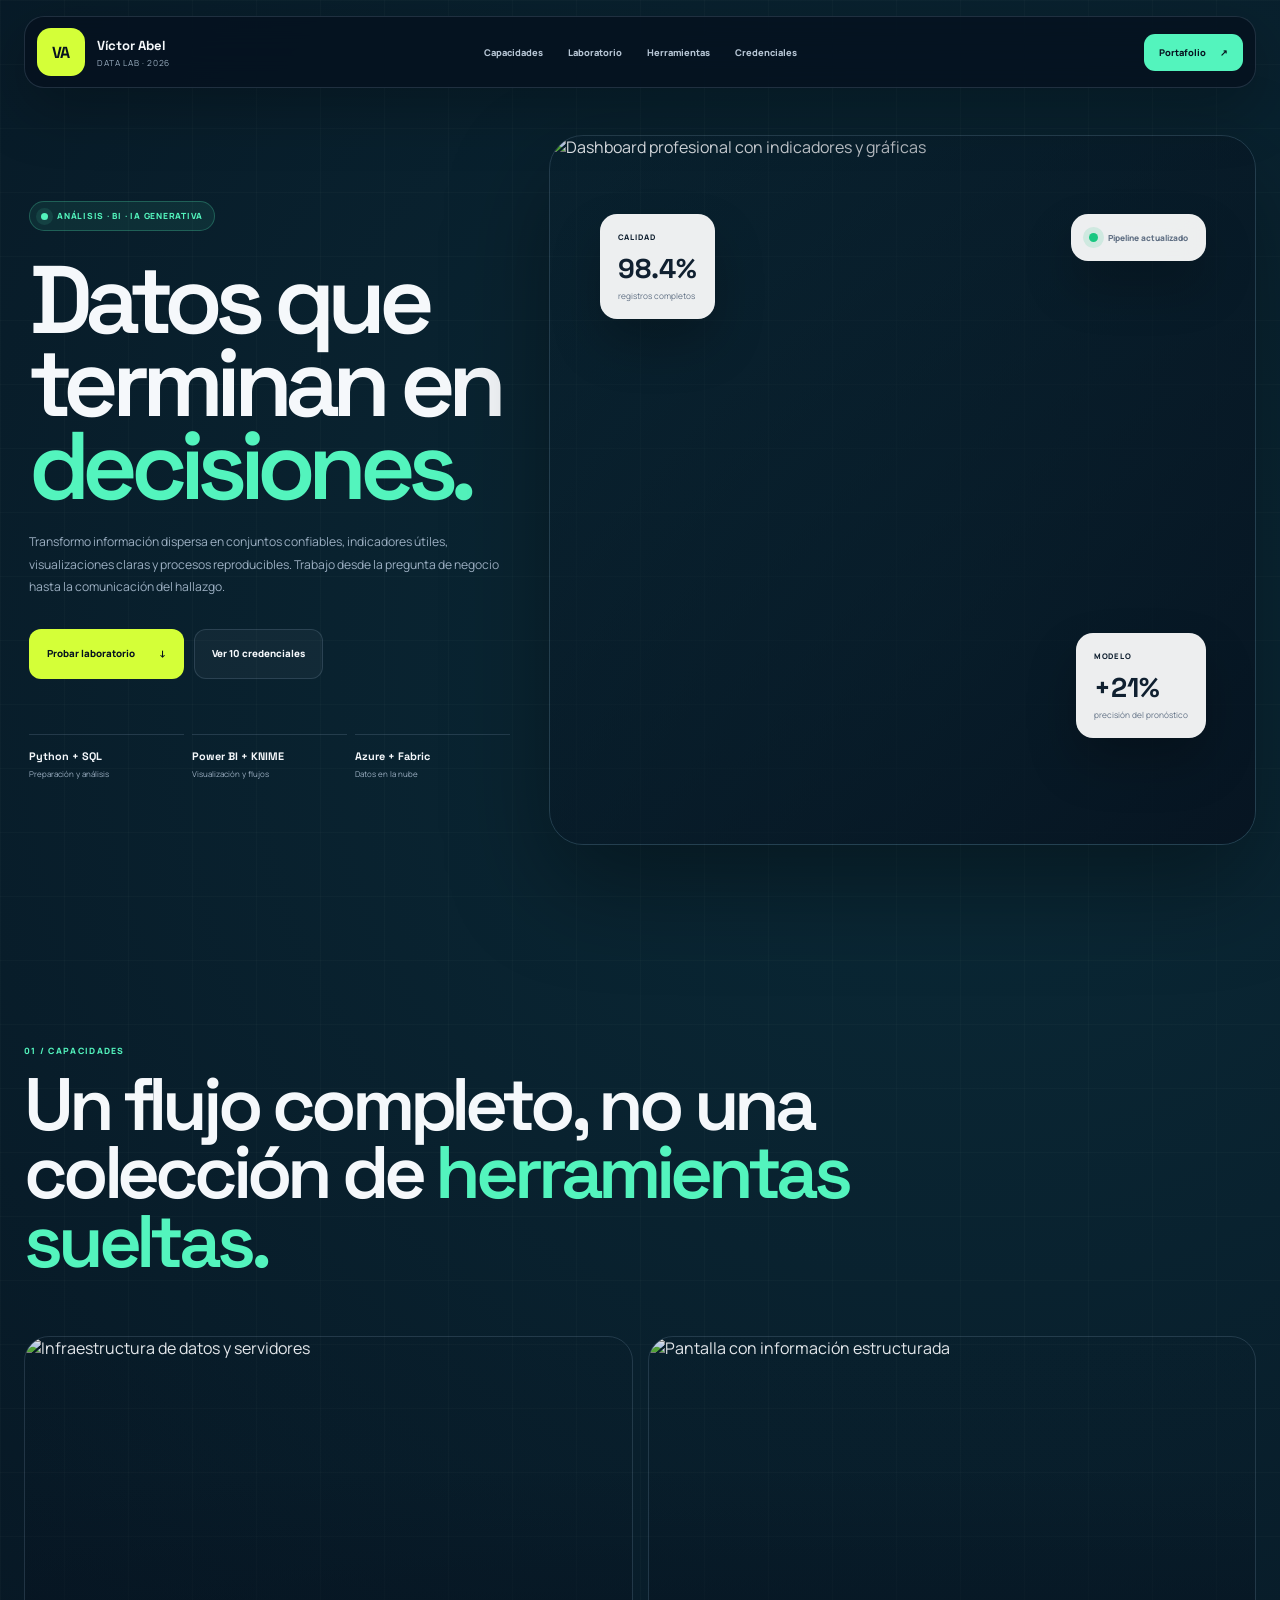
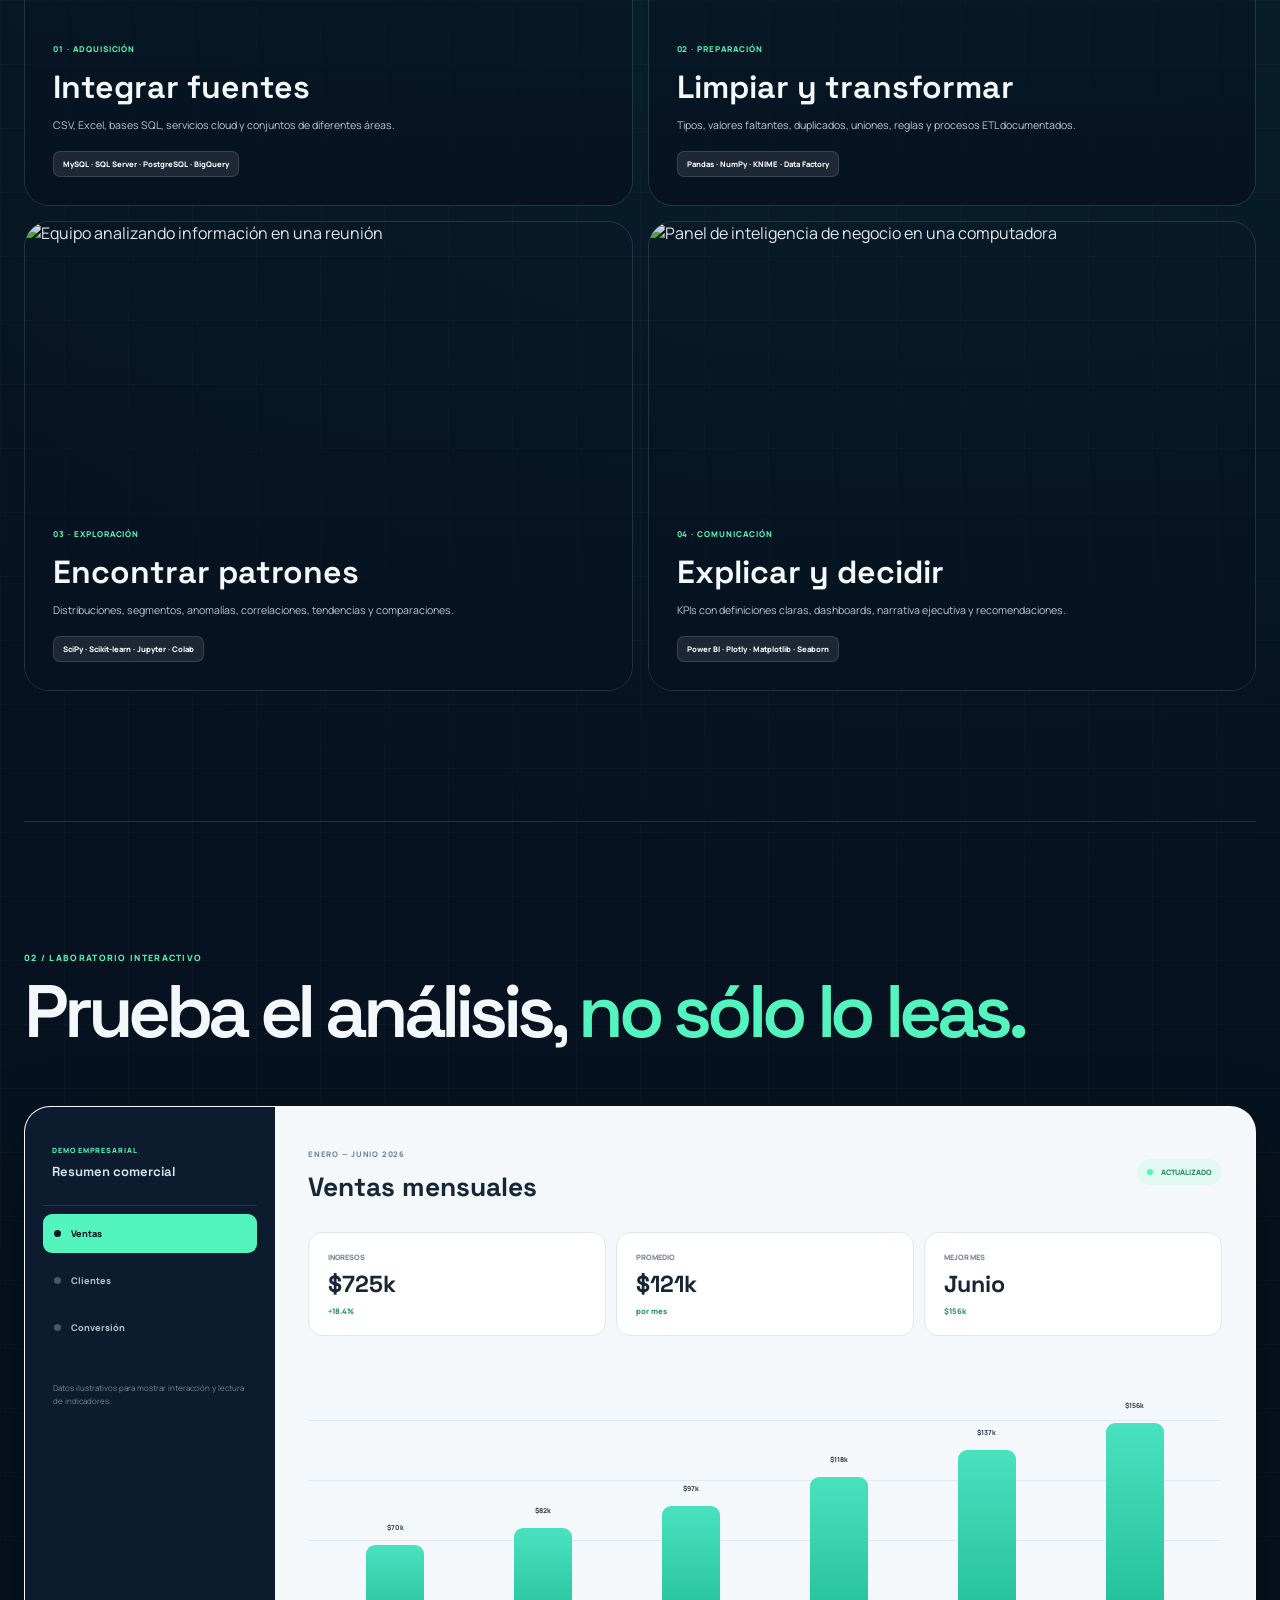
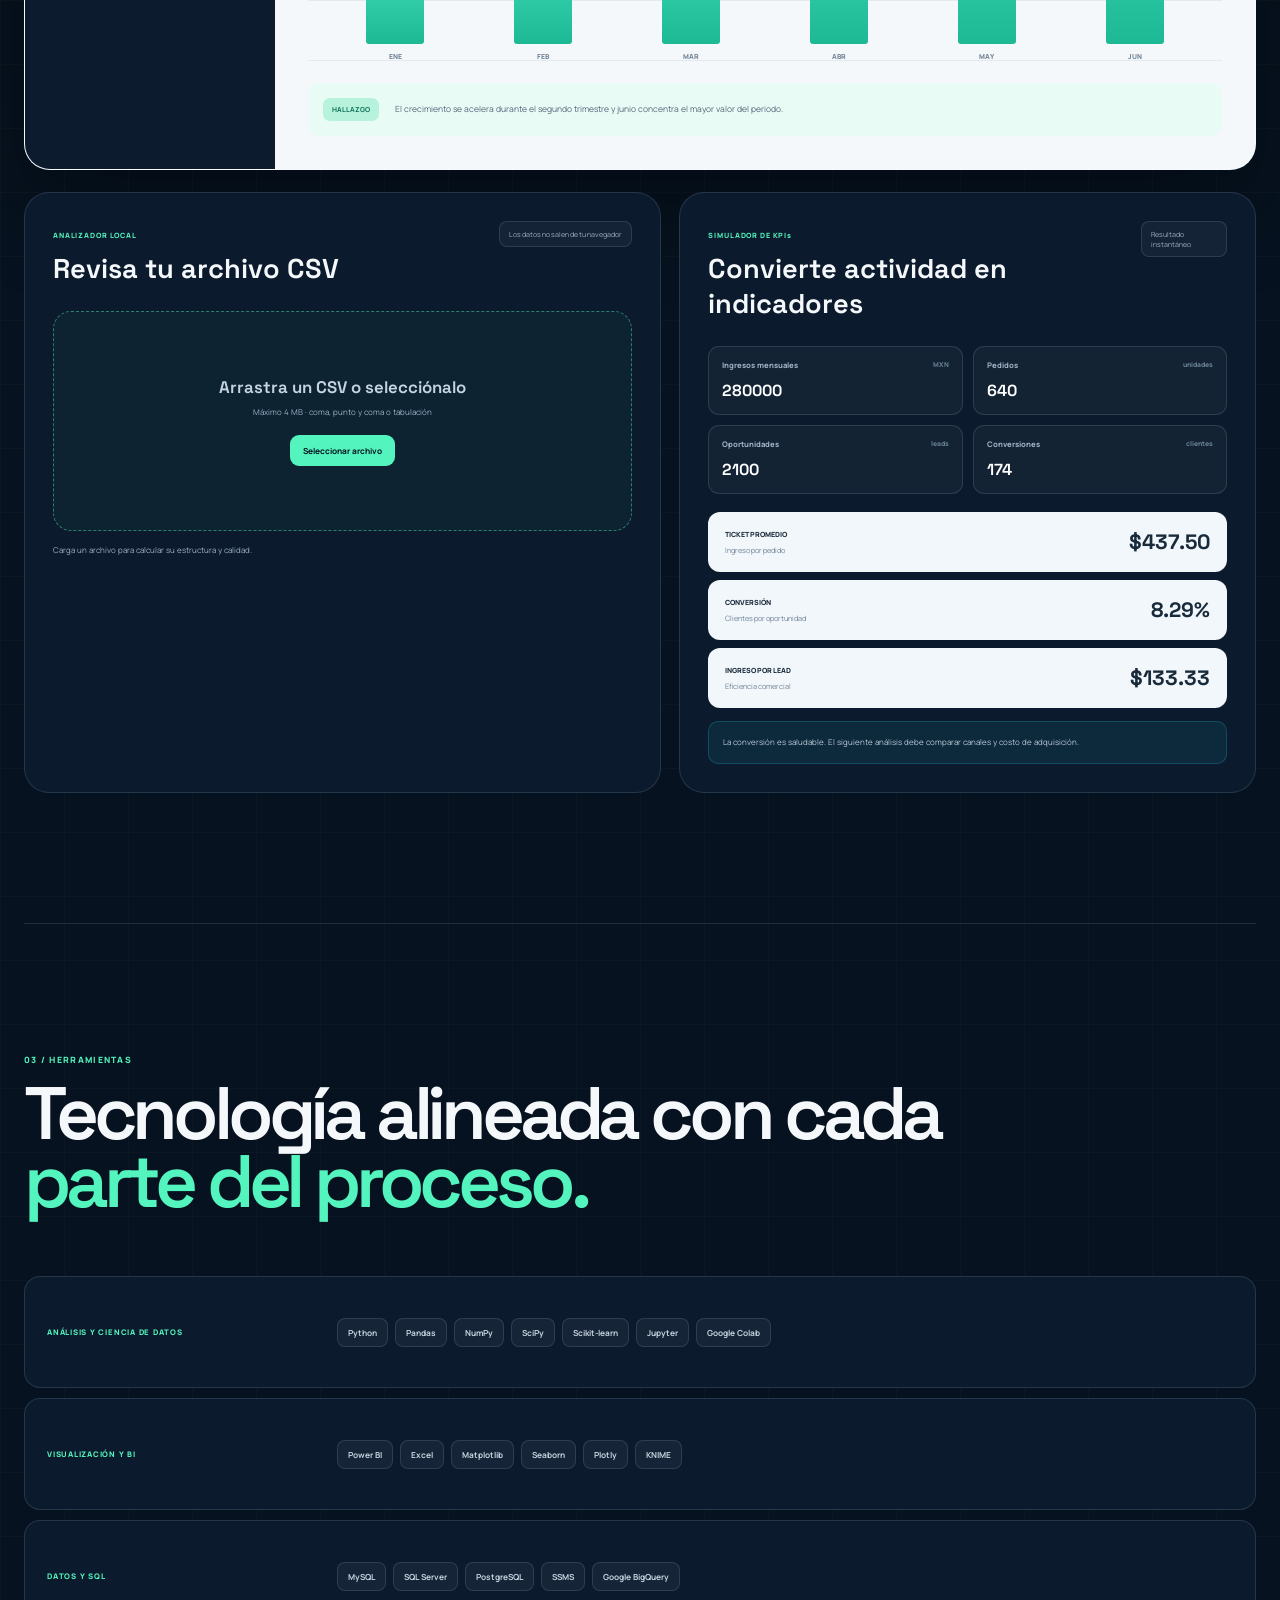
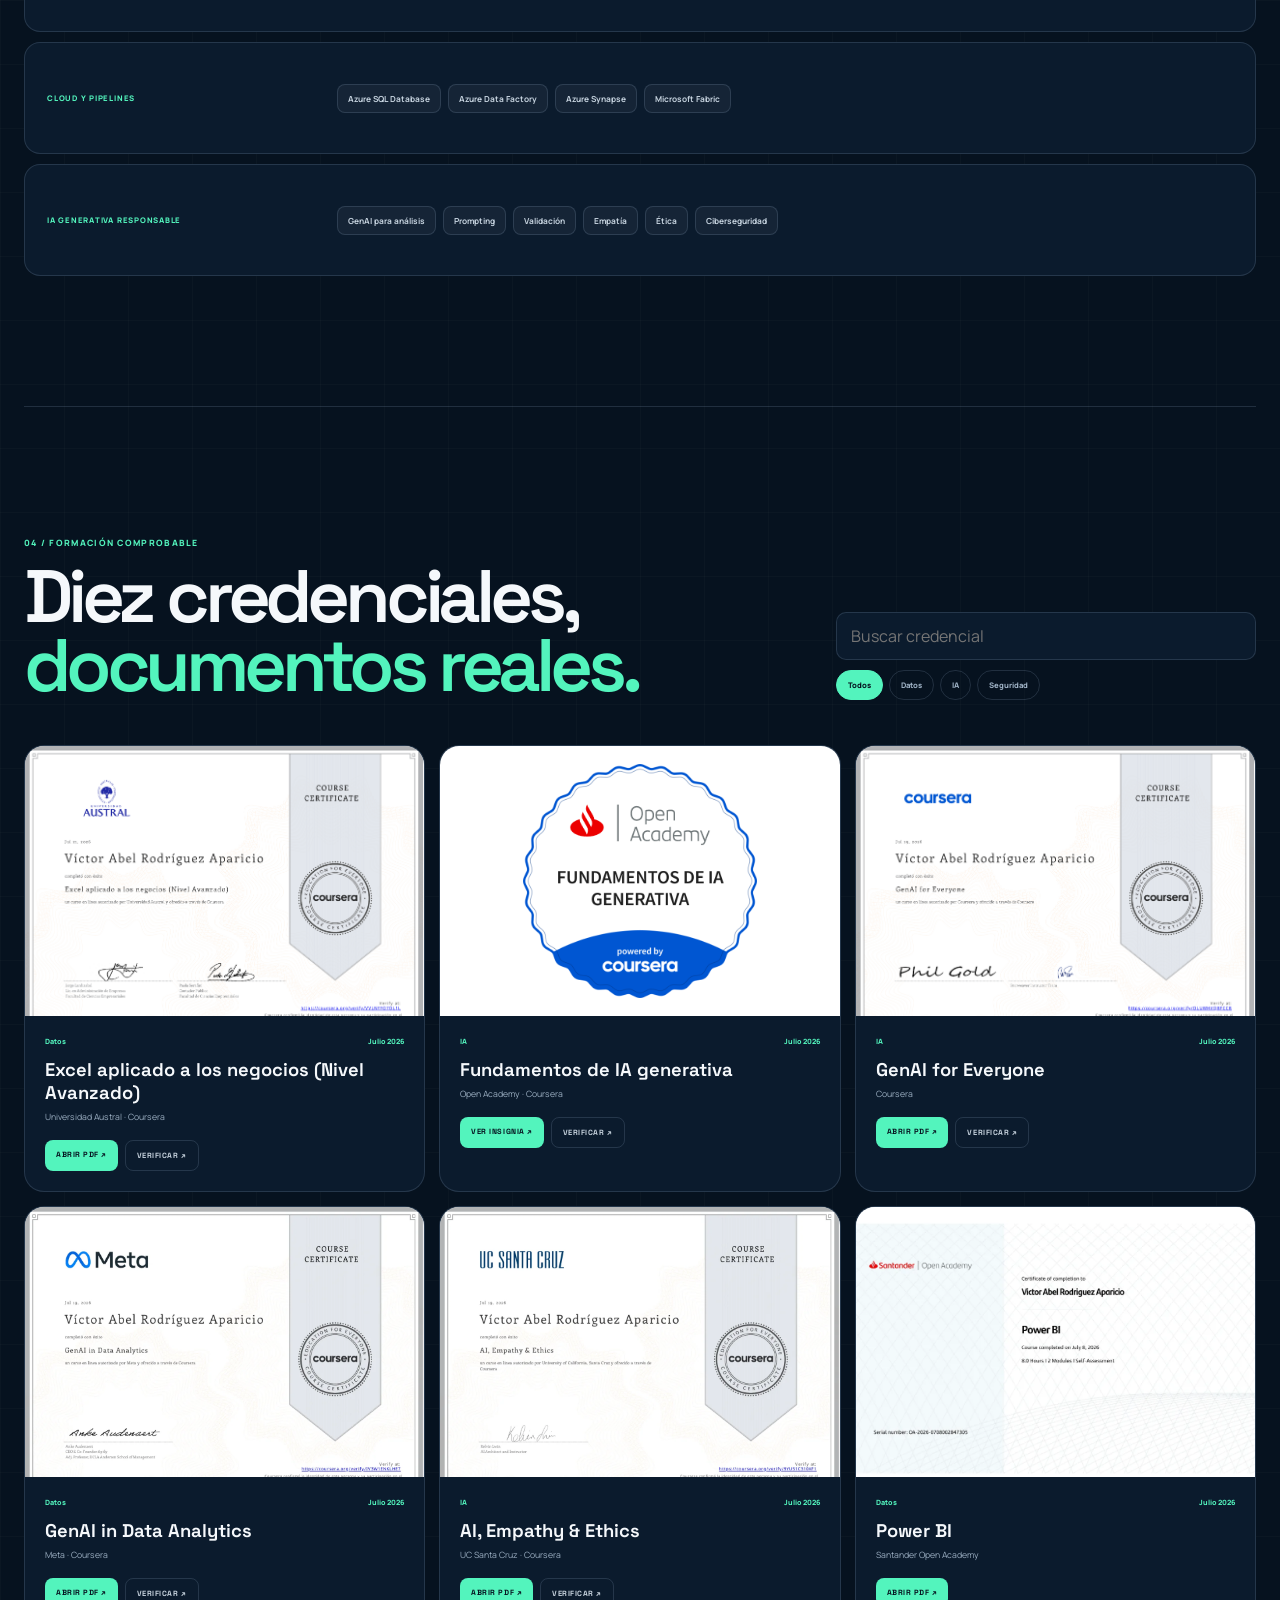
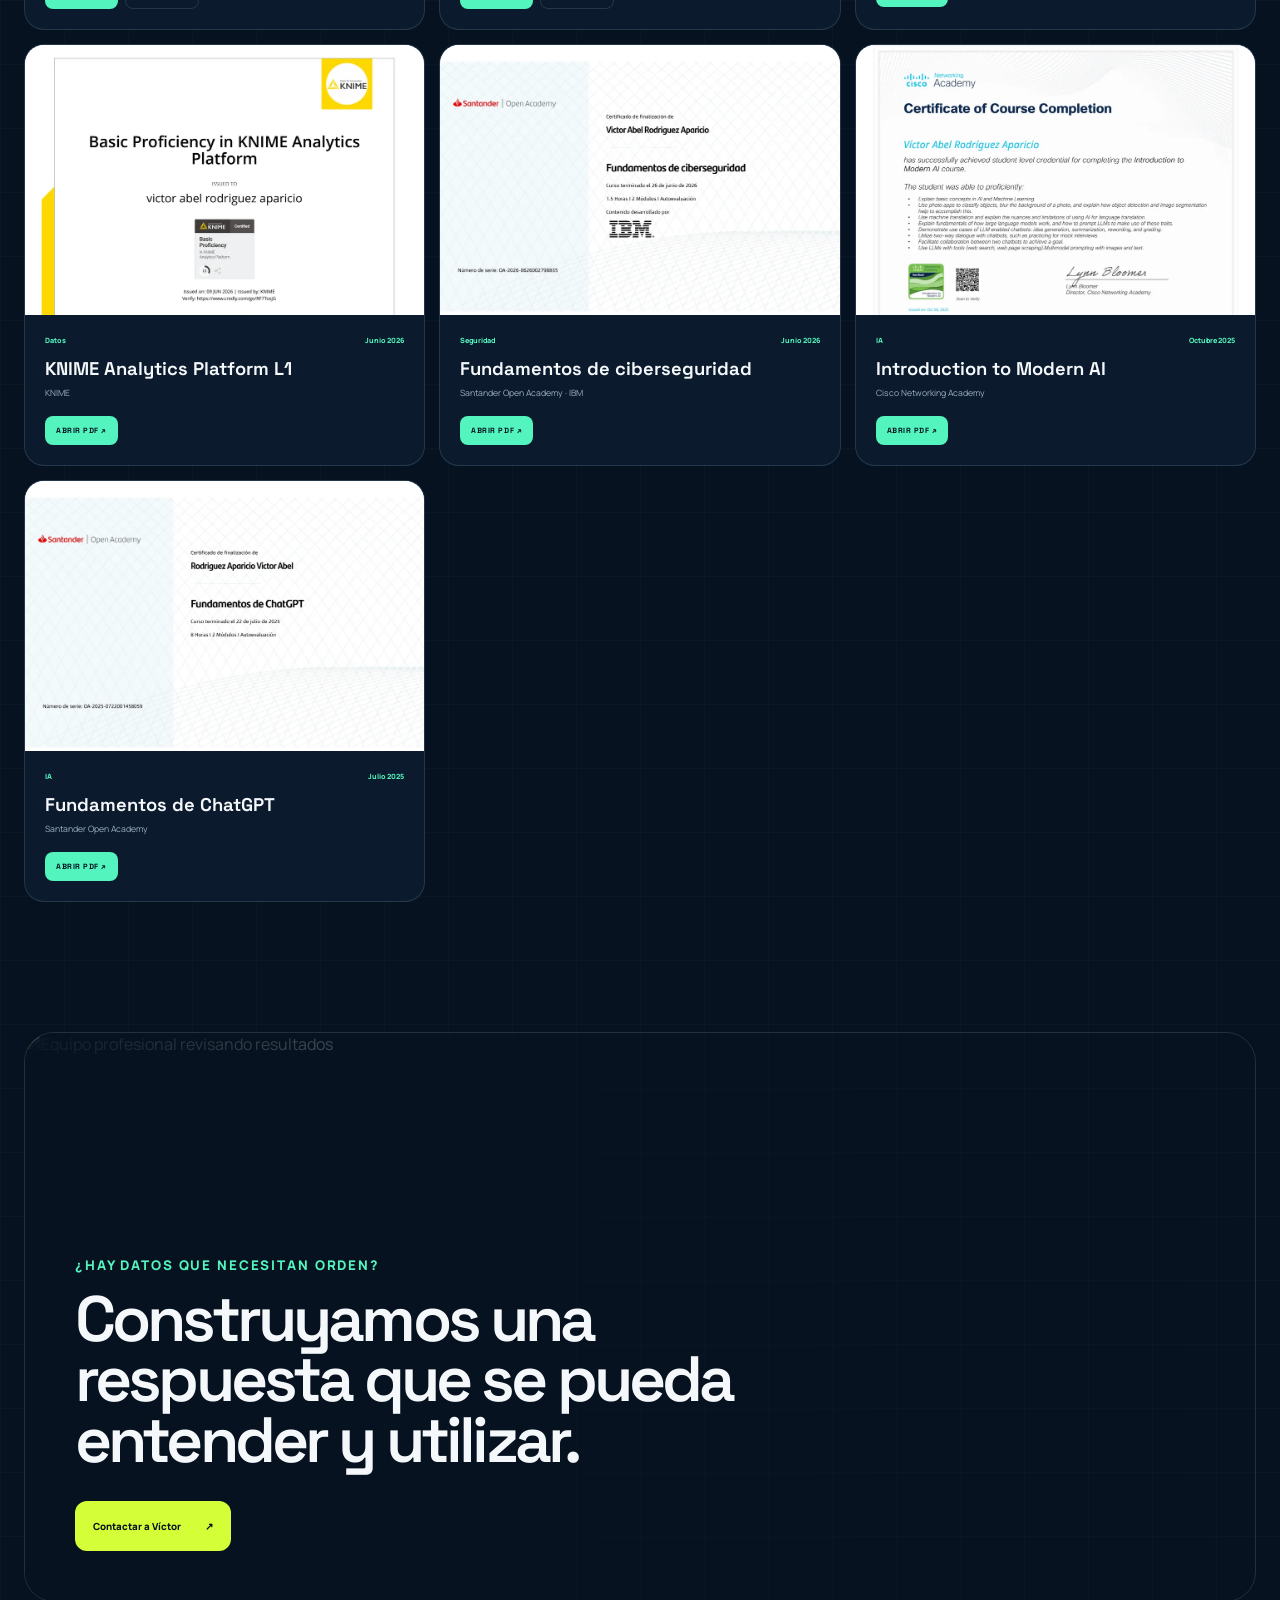
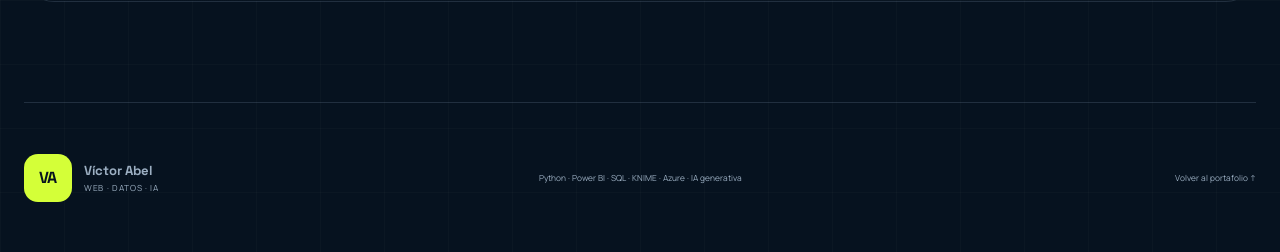
==== commit ee4aa663: "Amplía CV, credenciales y proyecto Pantera Verde" ====
--- a/analisis-datos/index.html
+++ b/analisis-datos/index.html
@@ -6,7 +6,7 @@
   <meta name="description" content="Laboratorio profesional de análisis de datos de Víctor Abel Rodríguez Aparicio: Python, Power BI, SQL, KNIME, IA generativa, Azure y visualización.">
   <meta name="theme-color" content="#06121f">
   <title>Data Lab | Víctor Abel Rodríguez</title>
-  <link rel="icon" type="image/svg+xml" href="../assets/favicon.svg">
+  <link rel="icon" type="image/png" href="../assets/va-brand-icon-v3.png">
   <link rel="preconnect" href="https://fonts.googleapis.com">
   <link rel="preconnect" href="https://fonts.gstatic.com" crossorigin>
   <link href="https://fonts.googleapis.com/css2?family=Manrope:wght@400;500;600;700;800&family=Space+Grotesk:wght@500;600;700&display=swap" rel="stylesheet">
@@ -35,7 +35,7 @@
         <p>Transformo información dispersa en conjuntos confiables, indicadores útiles, visualizaciones claras y procesos reproducibles. Trabajo desde la pregunta de negocio hasta la comunicación del hallazgo.</p>
         <div class="hero-actions">
           <a class="button primary" href="#laboratorio">Probar laboratorio <span>↓</span></a>
-          <a class="button secondary" href="#certificados">Ver 7 credenciales</a>
+          <a class="button secondary" href="#certificados">Ver 10 credenciales</a>
         </div>
         <div class="hero-facts">
           <div><strong>Python + SQL</strong><small>Preparación y análisis</small></div>
@@ -170,7 +170,7 @@
       <div class="credentials-head reveal">
         <div class="section-heading">
           <p>04 / FORMACIÓN COMPROBABLE</p>
-          <h2>Siete credenciales, <span>documentos reales.</span></h2>
+          <h2>Diez credenciales, <span>documentos reales.</span></h2>
         </div>
         <div class="credential-controls">
           <label><span class="sr-only">Buscar certificado</span><input id="certificateSearch" type="search" placeholder="Buscar credencial"></label>
--- a/analisis-datos/styles.css
+++ b/analisis-datos/styles.css
@@ -209,13 +209,15 @@
 .certificate-card:hover { transform: translateY(-6px); border-color: rgba(83, 244, 189, .38); }
 .certificate-media { height: 270px; overflow: hidden; background: #e5e9ec; }
 .certificate-media img { width: 100%; height: 100%; object-fit: cover; object-position: top; transition: transform .35s; }
+.certificate-card-badge .certificate-media { background: #fff; }
+.certificate-card-badge .certificate-media img { padding: 18px; object-fit: contain; }
 .certificate-card:hover img { transform: scale(1.025); }
 .certificate-content { padding: 20px; }
 .certificate-meta { display: flex; justify-content: space-between; gap: 15px; color: var(--mint); font-size: .45rem; font-weight: 900; }
 .certificate-content h3 { margin: 12px 0 7px; font: 650 1.15rem var(--display); }
 .certificate-content > p { margin: 0; color: var(--muted); font-size: .54rem; }
 .certificate-actions { margin-top: 17px; display: flex; flex-wrap: wrap; gap: 7px; }
-.certificate-actions a { padding: 9px 10px; color: var(--night); background: var(--mint); border-radius: 8px; font-size: .46rem; font-weight: 900; }
+.certificate-actions a { padding: 10px 11px; color: var(--night); background: var(--mint); border-radius: 8px; font: 800 .47rem var(--display); letter-spacing: .07em; text-transform: uppercase; }
 .certificate-actions a.secondary-link { color: #c8d4df; background: transparent; border: 1px solid var(--line); }
 .loading, .empty-state { color: var(--muted); font-size: .65rem; }
 
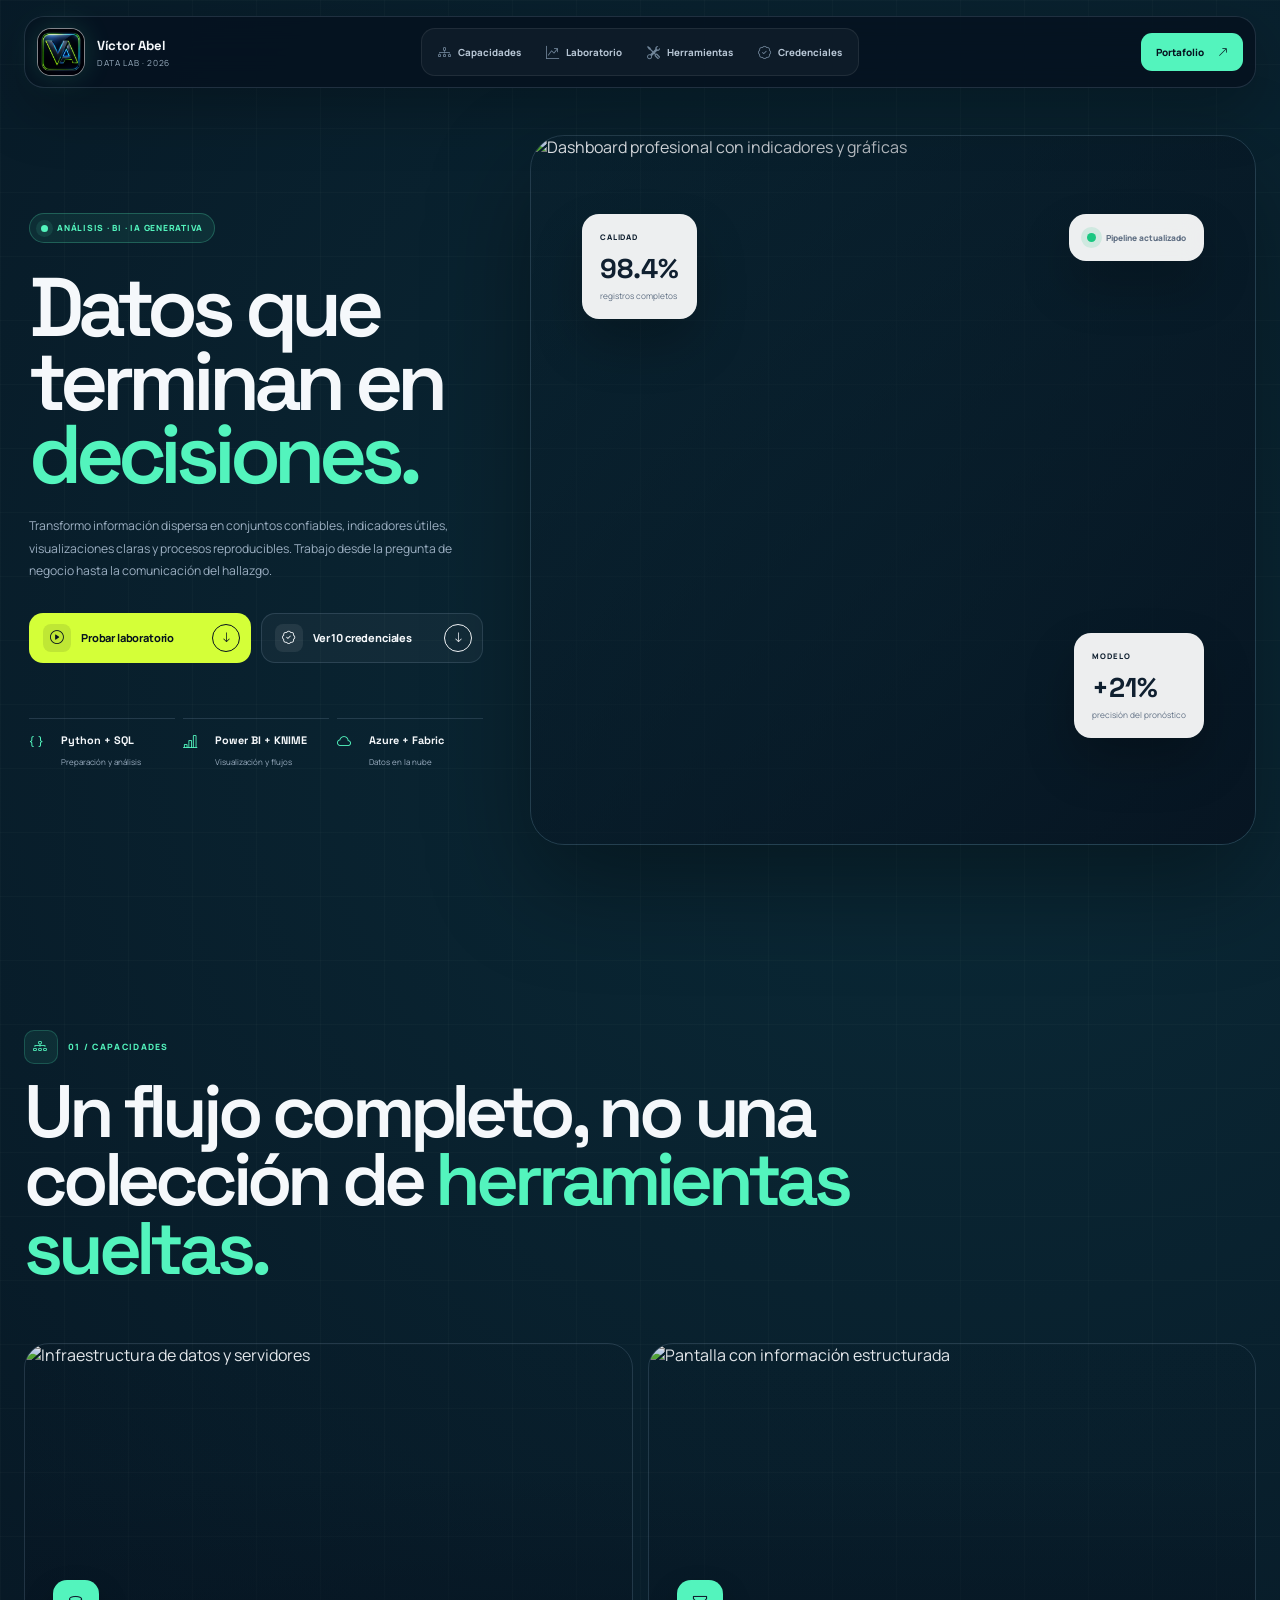
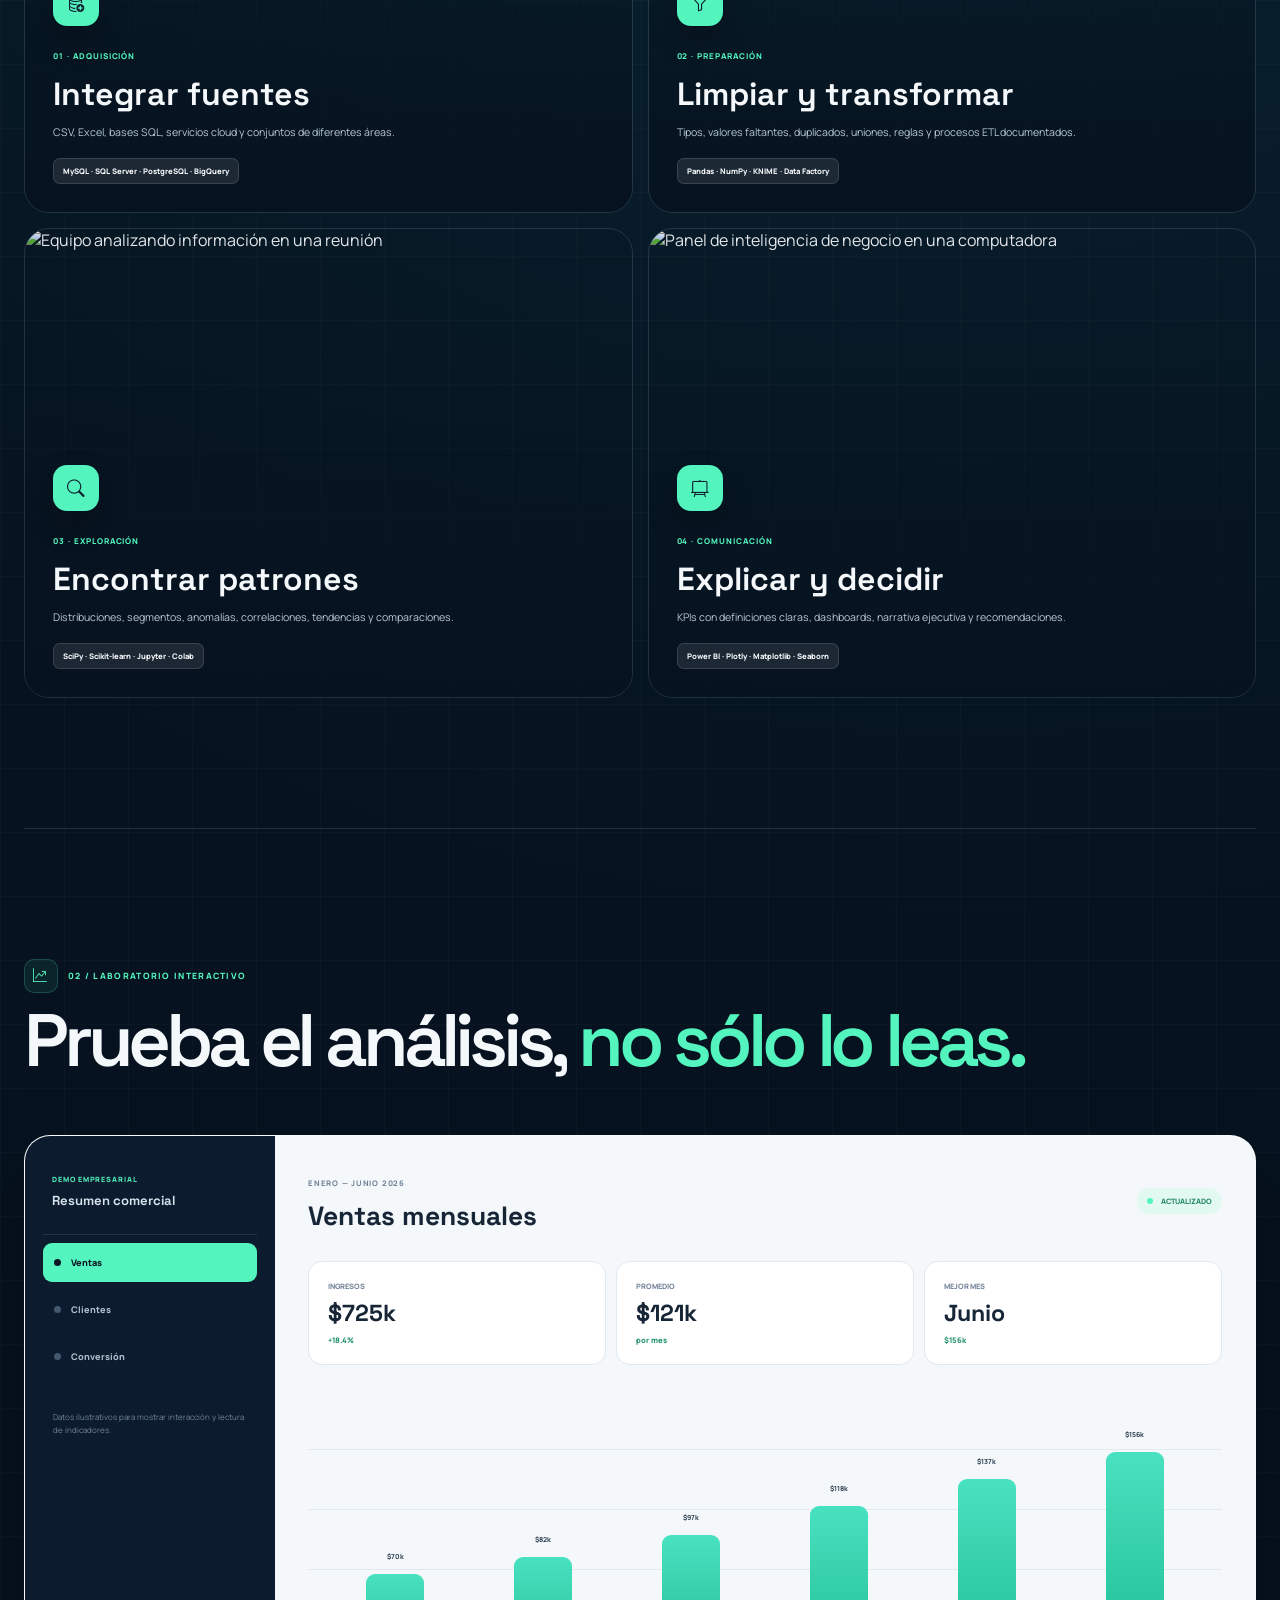
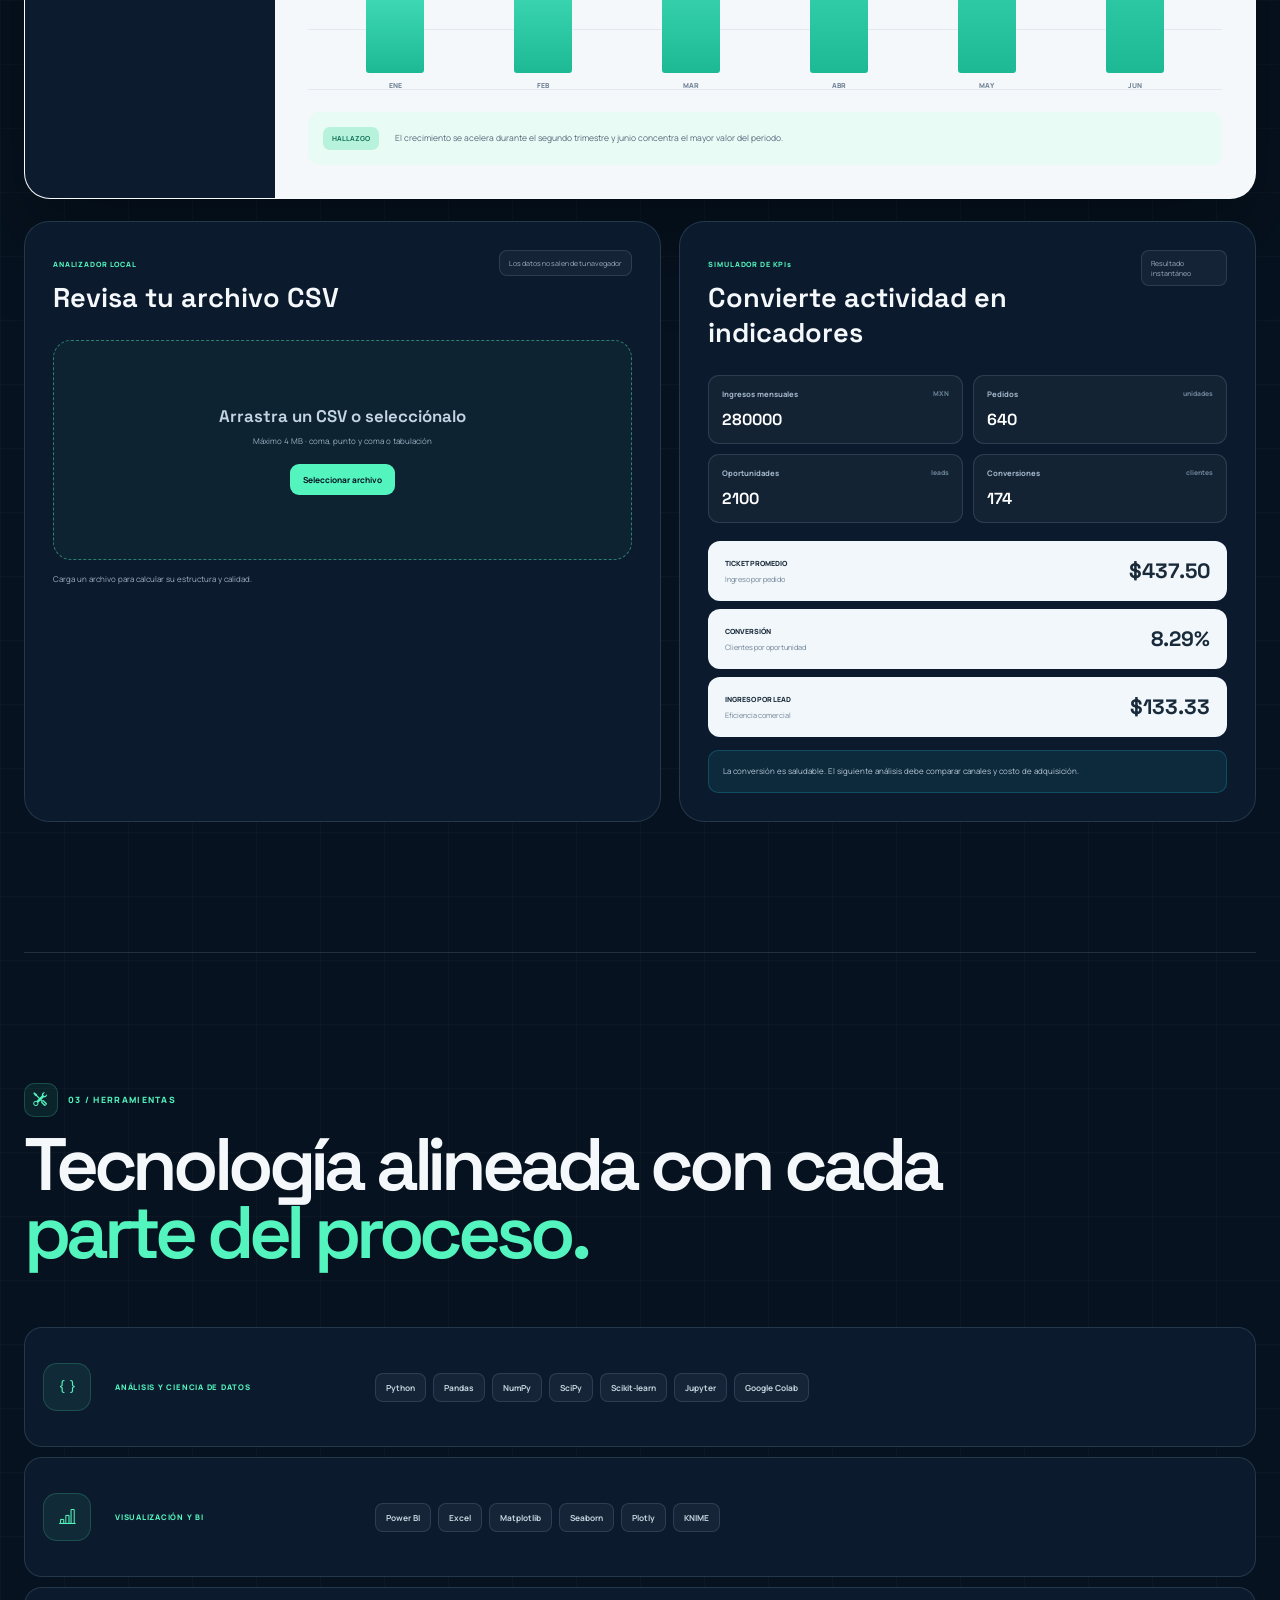
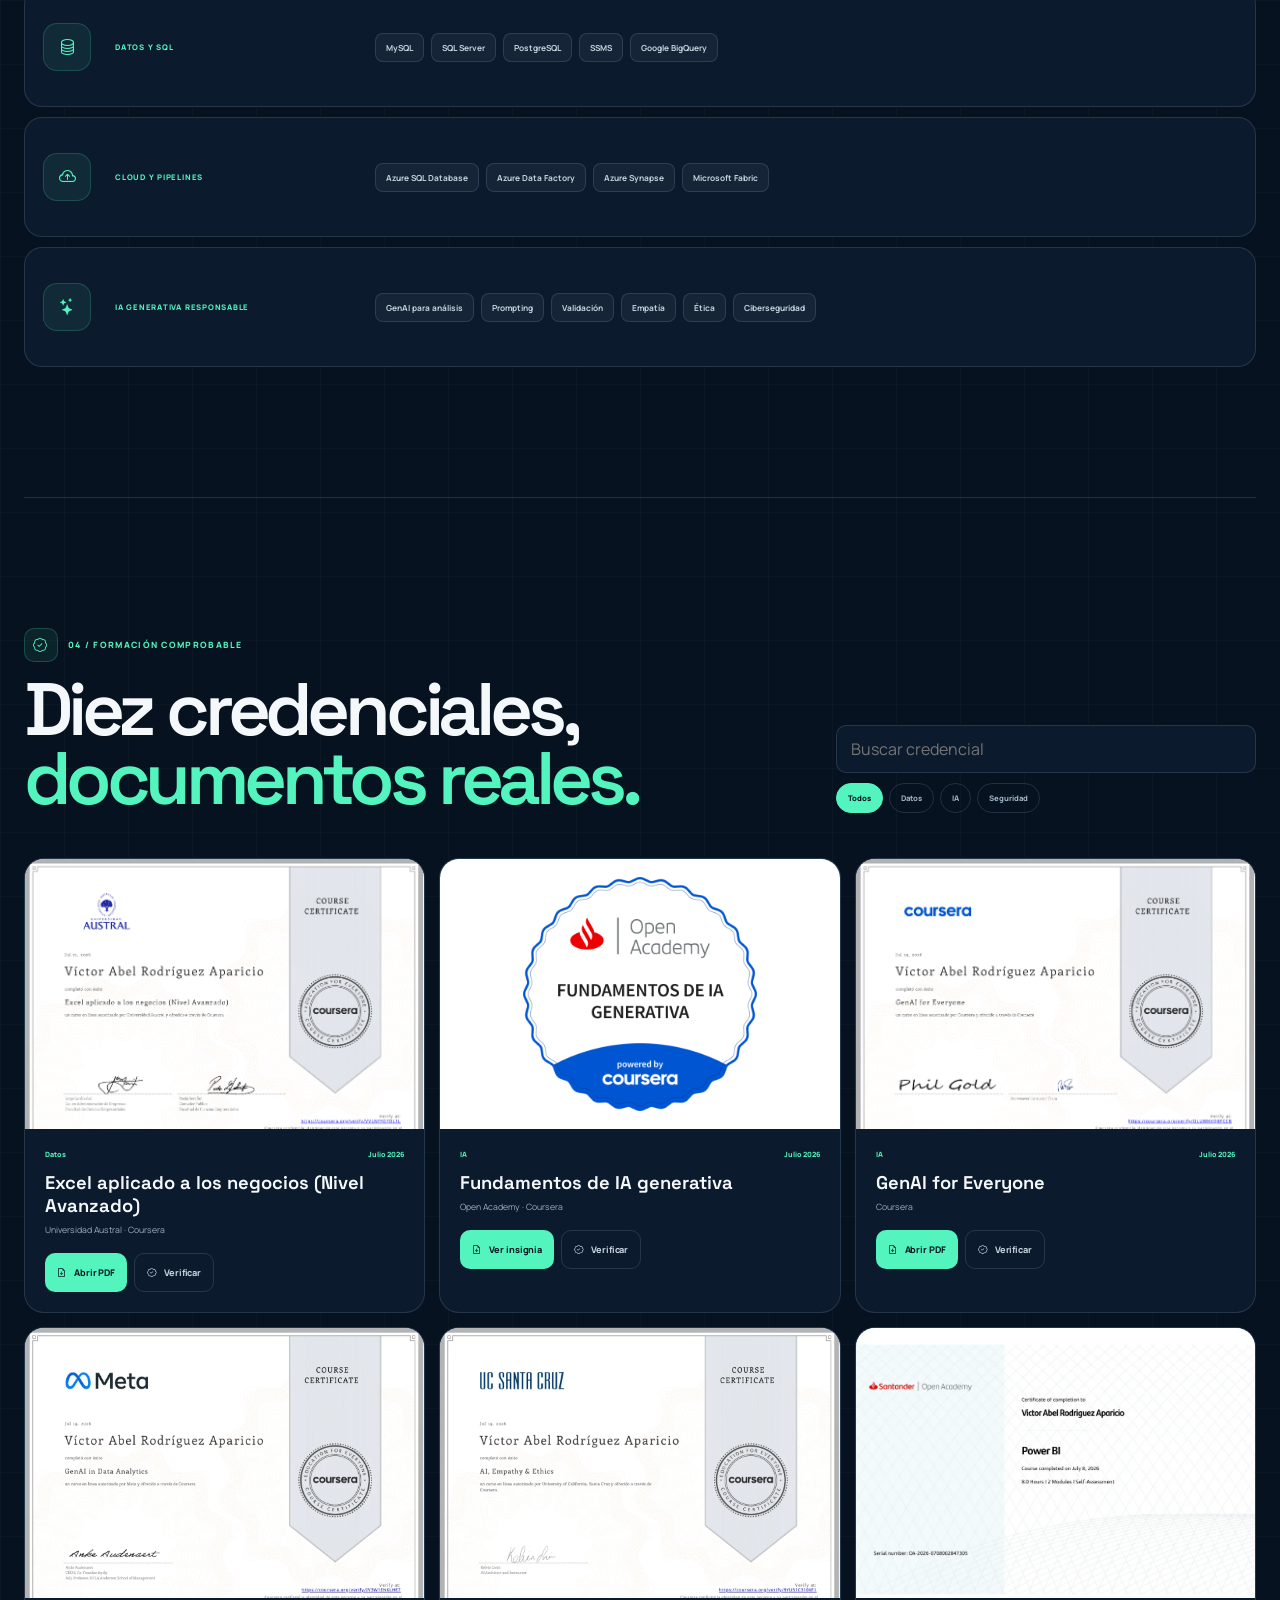
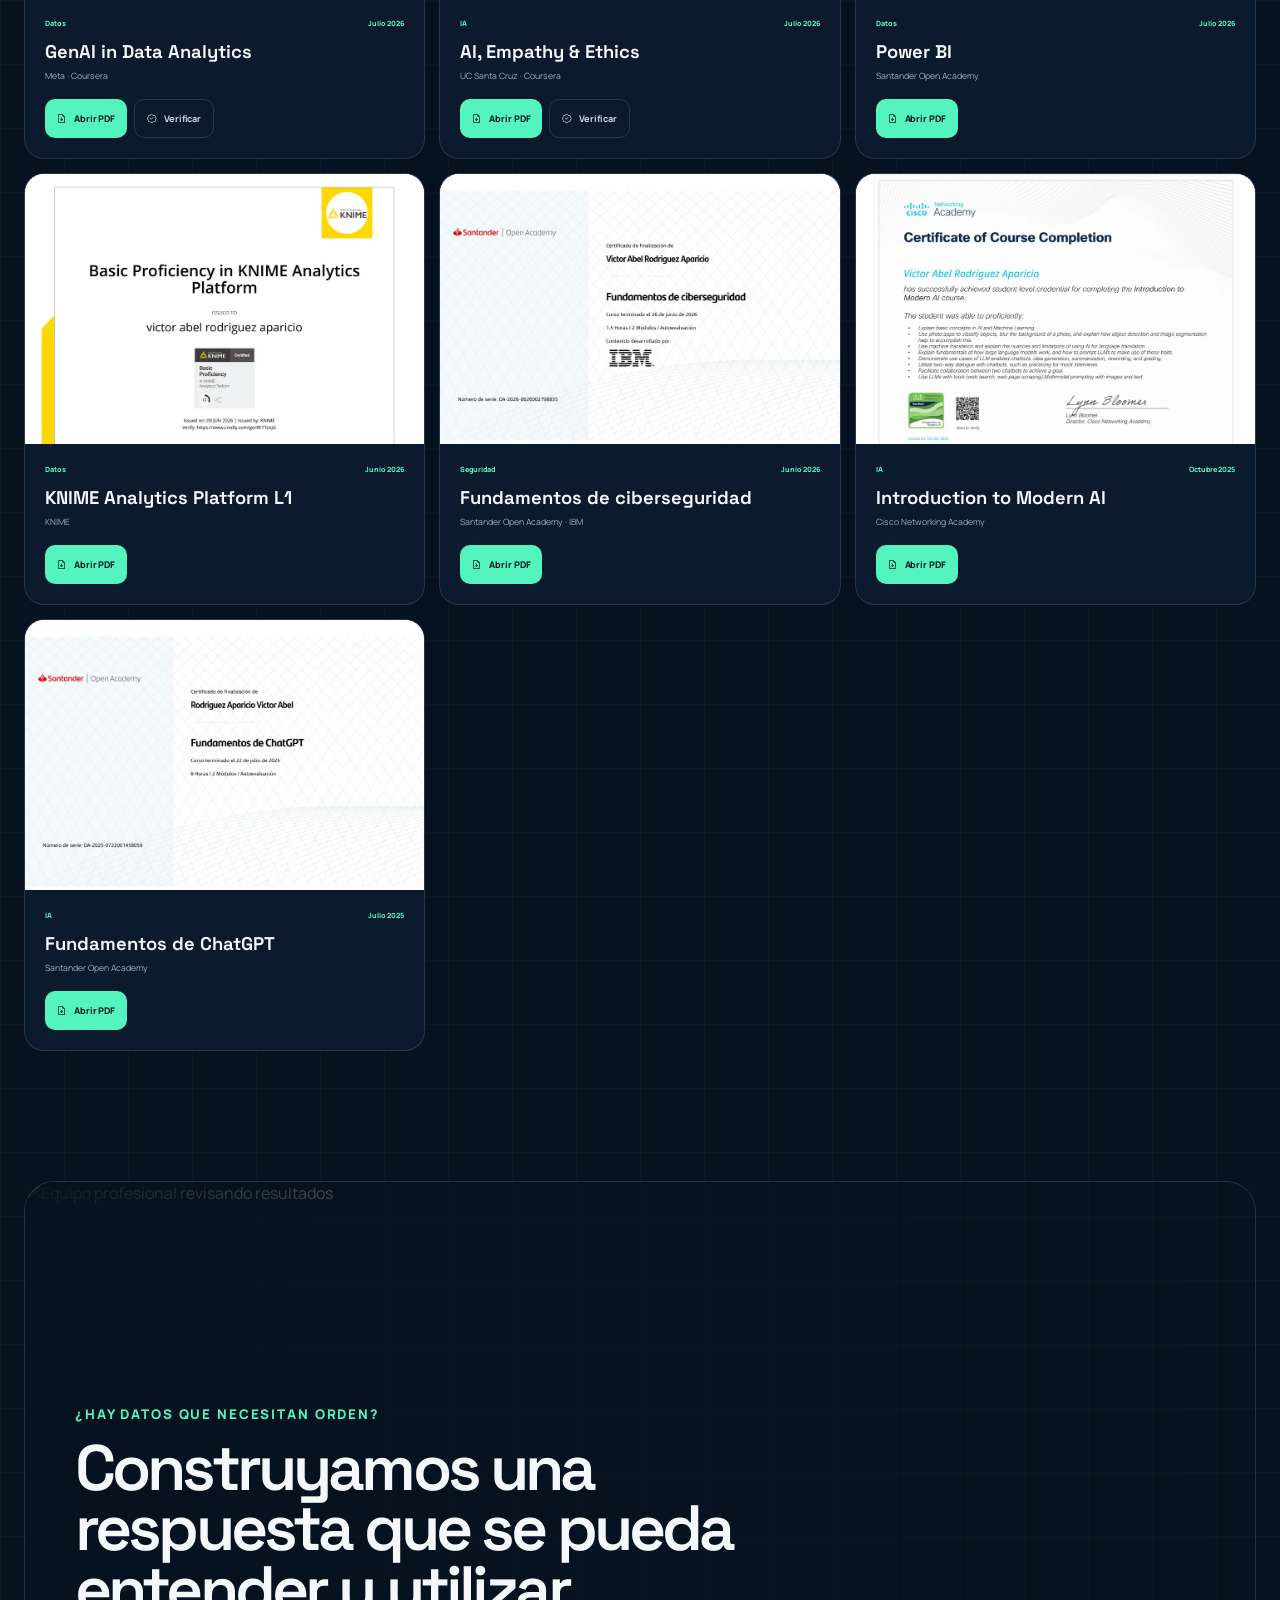
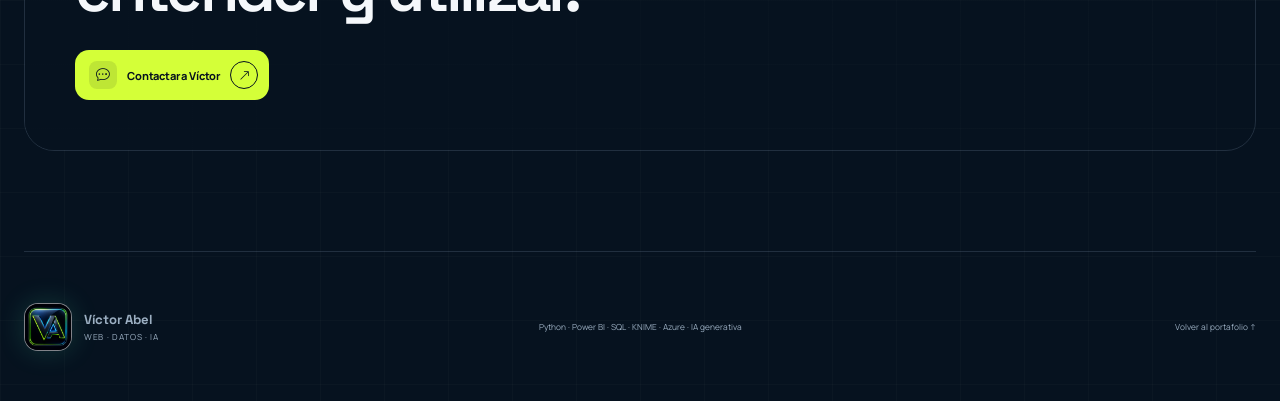
==== commit 804e295c: "Mejora navegación, iconos y accesos" ====
--- a/analisis-datos/index.html
+++ b/analisis-datos/index.html
@@ -10,6 +10,7 @@
   <link rel="preconnect" href="https://fonts.googleapis.com">
   <link rel="preconnect" href="https://fonts.gstatic.com" crossorigin>
   <link href="https://fonts.googleapis.com/css2?family=Manrope:wght@400;500;600;700;800&family=Space+Grotesk:wght@500;600;700&display=swap" rel="stylesheet">
+  <link rel="stylesheet" href="https://cdn.jsdelivr.net/npm/bootstrap-icons@1.11.3/font/bootstrap-icons.min.css">
   <link rel="stylesheet" href="styles.css">
   <script src="script.js" defer></script>
 </head>
@@ -17,14 +18,14 @@
   <a class="skip-link" href="#contenido">Saltar al contenido</a>
 
   <header class="topbar">
-    <a class="brand" href="../"><span>VA</span><div><strong>Víctor Abel</strong><small>DATA LAB · 2026</small></div></a>
+    <a class="brand" href="../"><img src="../assets/va-brand-icon-v3.png" alt="Monograma VA"><div><strong>Víctor Abel</strong><small>DATA LAB · 2026</small></div></a>
     <nav aria-label="Navegación del laboratorio">
-      <a href="#capacidades">Capacidades</a>
-      <a href="#laboratorio">Laboratorio</a>
-      <a href="#herramientas">Herramientas</a>
-      <a href="#certificados">Credenciales</a>
+      <a href="#capacidades"><i class="bi bi-diagram-3" aria-hidden="true"></i>Capacidades</a>
+      <a href="#laboratorio"><i class="bi bi-graph-up-arrow" aria-hidden="true"></i>Laboratorio</a>
+      <a href="#herramientas"><i class="bi bi-tools" aria-hidden="true"></i>Herramientas</a>
+      <a href="#certificados"><i class="bi bi-patch-check" aria-hidden="true"></i>Credenciales</a>
     </nav>
-    <a class="back-link" href="../">Portafolio <span>↗</span></a>
+    <a class="back-link" href="../">Portafolio <i class="bi bi-arrow-up-right" aria-hidden="true"></i></a>
   </header>
 
   <main id="contenido">
@@ -34,13 +35,13 @@
         <h1>Datos que terminan en <span>decisiones.</span></h1>
         <p>Transformo información dispersa en conjuntos confiables, indicadores útiles, visualizaciones claras y procesos reproducibles. Trabajo desde la pregunta de negocio hasta la comunicación del hallazgo.</p>
         <div class="hero-actions">
-          <a class="button primary" href="#laboratorio">Probar laboratorio <span>↓</span></a>
-          <a class="button secondary" href="#certificados">Ver 10 credenciales</a>
+          <a class="button primary" href="#laboratorio"><i class="bi bi-play-circle" aria-hidden="true"></i>Probar laboratorio <span><i class="bi bi-arrow-down" aria-hidden="true"></i></span></a>
+          <a class="button secondary" href="#certificados"><i class="bi bi-patch-check" aria-hidden="true"></i>Ver 10 credenciales <span><i class="bi bi-arrow-down" aria-hidden="true"></i></span></a>
         </div>
         <div class="hero-facts">
-          <div><strong>Python + SQL</strong><small>Preparación y análisis</small></div>
-          <div><strong>Power BI + KNIME</strong><small>Visualización y flujos</small></div>
-          <div><strong>Azure + Fabric</strong><small>Datos en la nube</small></div>
+          <div><i class="bi bi-braces" aria-hidden="true"></i><strong>Python + SQL</strong><small>Preparación y análisis</small></div>
+          <div><i class="bi bi-bar-chart-line" aria-hidden="true"></i><strong>Power BI + KNIME</strong><small>Visualización y flujos</small></div>
+          <div><i class="bi bi-cloud" aria-hidden="true"></i><strong>Azure + Fabric</strong><small>Datos en la nube</small></div>
         </div>
       </div>
       <div class="hero-visual reveal">
@@ -54,32 +55,32 @@
 
     <section class="capabilities shell" id="capacidades">
       <div class="section-heading reveal">
-        <p>01 / CAPACIDADES</p>
+        <p><i class="bi bi-diagram-3" aria-hidden="true"></i>01 / CAPACIDADES</p>
         <h2>Un flujo completo, no una colección de <span>herramientas sueltas.</span></h2>
       </div>
       <div class="capability-grid">
         <article class="capability reveal">
           <img src="https://images.unsplash.com/photo-1544197150-b99a580bb7a8?auto=format&amp;fit=crop&amp;w=1000&amp;q=82" alt="Infraestructura de datos y servidores" loading="lazy">
-          <div><small>01 · ADQUISICIÓN</small><h3>Integrar fuentes</h3><p>CSV, Excel, bases SQL, servicios cloud y conjuntos de diferentes áreas.</p><span>MySQL · SQL Server · PostgreSQL · BigQuery</span></div>
+          <div><i class="capability-icon bi bi-database-add" aria-hidden="true"></i><small>01 · ADQUISICIÓN</small><h3>Integrar fuentes</h3><p>CSV, Excel, bases SQL, servicios cloud y conjuntos de diferentes áreas.</p><span>MySQL · SQL Server · PostgreSQL · BigQuery</span></div>
         </article>
         <article class="capability reveal">
           <img src="https://images.unsplash.com/photo-1518186285589-2f7649de83e0?auto=format&amp;fit=crop&amp;w=1000&amp;q=82" alt="Pantalla con información estructurada" loading="lazy">
-          <div><small>02 · PREPARACIÓN</small><h3>Limpiar y transformar</h3><p>Tipos, valores faltantes, duplicados, uniones, reglas y procesos ETL documentados.</p><span>Pandas · NumPy · KNIME · Data Factory</span></div>
+          <div><i class="capability-icon bi bi-funnel" aria-hidden="true"></i><small>02 · PREPARACIÓN</small><h3>Limpiar y transformar</h3><p>Tipos, valores faltantes, duplicados, uniones, reglas y procesos ETL documentados.</p><span>Pandas · NumPy · KNIME · Data Factory</span></div>
         </article>
         <article class="capability reveal">
           <img src="https://images.unsplash.com/photo-1551434678-e076c223a692?auto=format&amp;fit=crop&amp;w=1000&amp;q=82" alt="Equipo analizando información en una reunión" loading="lazy">
-          <div><small>03 · EXPLORACIÓN</small><h3>Encontrar patrones</h3><p>Distribuciones, segmentos, anomalías, correlaciones, tendencias y comparaciones.</p><span>SciPy · Scikit-learn · Jupyter · Colab</span></div>
+          <div><i class="capability-icon bi bi-search" aria-hidden="true"></i><small>03 · EXPLORACIÓN</small><h3>Encontrar patrones</h3><p>Distribuciones, segmentos, anomalías, correlaciones, tendencias y comparaciones.</p><span>SciPy · Scikit-learn · Jupyter · Colab</span></div>
         </article>
         <article class="capability reveal">
           <img src="https://images.unsplash.com/photo-1460925895917-afdab827c52f?auto=format&amp;fit=crop&amp;w=1000&amp;q=82" alt="Panel de inteligencia de negocio en una computadora" loading="lazy">
-          <div><small>04 · COMUNICACIÓN</small><h3>Explicar y decidir</h3><p>KPIs con definiciones claras, dashboards, narrativa ejecutiva y recomendaciones.</p><span>Power BI · Plotly · Matplotlib · Seaborn</span></div>
+          <div><i class="capability-icon bi bi-easel2" aria-hidden="true"></i><small>04 · COMUNICACIÓN</small><h3>Explicar y decidir</h3><p>KPIs con definiciones claras, dashboards, narrativa ejecutiva y recomendaciones.</p><span>Power BI · Plotly · Matplotlib · Seaborn</span></div>
         </article>
       </div>
     </section>
 
     <section class="lab shell" id="laboratorio">
       <div class="section-heading reveal">
-        <p>02 / LABORATORIO INTERACTIVO</p>
+        <p><i class="bi bi-graph-up-arrow" aria-hidden="true"></i>02 / LABORATORIO INTERACTIVO</p>
         <h2>Prueba el análisis, <span>no sólo lo leas.</span></h2>
       </div>
 
@@ -154,22 +155,22 @@
 
     <section class="toolbox shell" id="herramientas">
       <div class="section-heading reveal">
-        <p>03 / HERRAMIENTAS</p>
+        <p><i class="bi bi-tools" aria-hidden="true"></i>03 / HERRAMIENTAS</p>
         <h2>Tecnología alineada con cada <span>parte del proceso.</span></h2>
       </div>
       <div class="stack-board reveal">
-        <article><small>ANÁLISIS Y CIENCIA DE DATOS</small><div><span>Python</span><span>Pandas</span><span>NumPy</span><span>SciPy</span><span>Scikit-learn</span><span>Jupyter</span><span>Google Colab</span></div></article>
-        <article><small>VISUALIZACIÓN Y BI</small><div><span>Power BI</span><span>Excel</span><span>Matplotlib</span><span>Seaborn</span><span>Plotly</span><span>KNIME</span></div></article>
-        <article><small>DATOS Y SQL</small><div><span>MySQL</span><span>SQL Server</span><span>PostgreSQL</span><span>SSMS</span><span>Google BigQuery</span></div></article>
-        <article><small>CLOUD Y PIPELINES</small><div><span>Azure SQL Database</span><span>Azure Data Factory</span><span>Azure Synapse</span><span>Microsoft Fabric</span></div></article>
-        <article><small>IA GENERATIVA RESPONSABLE</small><div><span>GenAI para análisis</span><span>Prompting</span><span>Validación</span><span>Empatía</span><span>Ética</span><span>Ciberseguridad</span></div></article>
+        <article><i class="stack-icon bi bi-braces" aria-hidden="true"></i><small>ANÁLISIS Y CIENCIA DE DATOS</small><div><span>Python</span><span>Pandas</span><span>NumPy</span><span>SciPy</span><span>Scikit-learn</span><span>Jupyter</span><span>Google Colab</span></div></article>
+        <article><i class="stack-icon bi bi-bar-chart-line" aria-hidden="true"></i><small>VISUALIZACIÓN Y BI</small><div><span>Power BI</span><span>Excel</span><span>Matplotlib</span><span>Seaborn</span><span>Plotly</span><span>KNIME</span></div></article>
+        <article><i class="stack-icon bi bi-database" aria-hidden="true"></i><small>DATOS Y SQL</small><div><span>MySQL</span><span>SQL Server</span><span>PostgreSQL</span><span>SSMS</span><span>Google BigQuery</span></div></article>
+        <article><i class="stack-icon bi bi-cloud-arrow-up" aria-hidden="true"></i><small>CLOUD Y PIPELINES</small><div><span>Azure SQL Database</span><span>Azure Data Factory</span><span>Azure Synapse</span><span>Microsoft Fabric</span></div></article>
+        <article><i class="stack-icon bi bi-stars" aria-hidden="true"></i><small>IA GENERATIVA RESPONSABLE</small><div><span>GenAI para análisis</span><span>Prompting</span><span>Validación</span><span>Empatía</span><span>Ética</span><span>Ciberseguridad</span></div></article>
       </div>
     </section>
 
     <section class="credentials shell" id="certificados">
       <div class="credentials-head reveal">
         <div class="section-heading">
-          <p>04 / FORMACIÓN COMPROBABLE</p>
+          <p><i class="bi bi-patch-check" aria-hidden="true"></i>04 / FORMACIÓN COMPROBABLE</p>
           <h2>Diez credenciales, <span>documentos reales.</span></h2>
         </div>
         <div class="credential-controls">
@@ -190,12 +191,12 @@
 
     <section class="closing shell reveal">
       <img src="https://images.unsplash.com/photo-1556761175-b413da4baf72?auto=format&amp;fit=crop&amp;w=1600&amp;q=84" alt="Equipo profesional revisando resultados" loading="lazy">
-      <div><small>¿HAY DATOS QUE NECESITAN ORDEN?</small><h2>Construyamos una respuesta que se pueda entender y utilizar.</h2><a class="button primary" href="../#contacto">Contactar a Víctor <span>↗</span></a></div>
+      <div><small>¿HAY DATOS QUE NECESITAN ORDEN?</small><h2>Construyamos una respuesta que se pueda entender y utilizar.</h2><a class="button primary" href="../#contacto"><i class="bi bi-chat-dots" aria-hidden="true"></i>Contactar a Víctor <span><i class="bi bi-arrow-up-right" aria-hidden="true"></i></span></a></div>
     </section>
   </main>
 
   <footer class="footer shell">
-    <a class="brand" href="../"><span>VA</span><div><strong>Víctor Abel</strong><small>WEB · DATOS · IA</small></div></a>
+    <a class="brand" href="../"><img src="../assets/va-brand-icon-v3.png" alt="Monograma VA"><div><strong>Víctor Abel</strong><small>WEB · DATOS · IA</small></div></a>
     <p>Python · Power BI · SQL · KNIME · Azure · IA generativa</p>
     <a href="../">Volver al portafolio ↑</a>
   </footer>
--- a/analisis-datos/styles.css
+++ b/analisis-datos/styles.css
@@ -56,37 +56,105 @@
   box-shadow: 0 20px 60px rgba(0, 0, 0, .26);
 }
 .brand { display: inline-flex; align-items: center; gap: 12px; width: fit-content; }
-.brand > span { width: 48px; height: 48px; display: grid; place-items: center; color: var(--night); background: var(--lime); border-radius: 14px; font: 800 1rem var(--display); letter-spacing: -.06em; }
+.brand > img {
+  width: 48px;
+  height: 48px;
+  object-fit: cover;
+  background: #020713;
+  border: 1px solid rgba(255, 255, 255, .5);
+  border-radius: 14px;
+  box-shadow: 0 0 28px rgba(83, 244, 189, .16);
+}
 .brand strong, .brand small { display: block; }
 .brand strong { font: 700 .82rem var(--display); }
 .brand small { margin-top: 3px; color: var(--muted); font-size: .52rem; letter-spacing: .08em; }
-.topbar nav { display: flex; gap: 25px; }
-.topbar nav a { color: #b7c6d5; font-size: .58rem; font-weight: 800; }
-.topbar nav a:hover { color: var(--mint); }
-.back-link { justify-self: end; padding: 12px 15px; color: var(--night); background: var(--mint); border-radius: 11px; font-size: .58rem; font-weight: 900; }
-.back-link span { margin-left: 12px; }
+.topbar nav {
+  padding: 5px;
+  display: flex;
+  gap: 3px;
+  background: rgba(255, 255, 255, .035);
+  border: 1px solid rgba(255, 255, 255, .08);
+  border-radius: 14px;
+}
+.topbar nav a {
+  padding: 9px 11px;
+  display: inline-flex;
+  align-items: center;
+  gap: 7px;
+  color: #b7c6d5;
+  border-radius: 9px;
+  font-size: .61rem;
+  font-weight: 750;
+  transition: color .2s, background .2s;
+}
+.topbar nav a i { color: #71869a; font-size: .82rem; }
+.topbar nav a:hover { color: #fff; background: rgba(255, 255, 255, .075); }
+.topbar nav a:hover i { color: var(--mint); }
+.back-link {
+  justify-self: end;
+  padding: 12px 15px;
+  display: inline-flex;
+  align-items: center;
+  gap: 14px;
+  color: var(--night);
+  background: var(--mint);
+  border-radius: 11px;
+  font-size: .62rem;
+  font-weight: 850;
+}
 
 .hero {
-  min-height: 900px;
+  min-height: 760px;
+  height: 100svh;
+  max-height: 940px;
   padding: 135px 0 70px;
   display: grid;
-  grid-template-columns: .82fr 1.18fr;
-  gap: 34px;
+  grid-template-columns: .78fr 1.22fr;
+  gap: 42px;
   align-items: center;
 }
 .hero-copy { padding: 35px 5px; }
 .eyebrow { width: fit-content; padding: 8px 11px; display: flex; align-items: center; gap: 9px; color: var(--mint); background: rgba(83, 244, 189, .08); border: 1px solid rgba(83, 244, 189, .25); border-radius: 99px; font-size: .53rem; font-weight: 900; letter-spacing: .09em; }
 .eyebrow i, .live-label i { width: 7px; height: 7px; background: var(--mint); border-radius: 50%; box-shadow: 0 0 0 5px rgba(83, 244, 189, .1); }
-.hero h1 { max-width: 730px; margin: 28px 0 24px; font: 600 clamp(4rem, 7.5vw, 8rem)/.86 var(--display); letter-spacing: -.08em; }
+.hero h1 { max-width: 700px; margin: 28px 0 24px; font: 600 clamp(3.7rem, 6.5vw, 7rem)/.88 var(--display); letter-spacing: -.075em; }
 .hero h1 span, .section-heading h2 span { color: var(--mint); }
 .hero-copy > p { max-width: 650px; margin: 0; color: var(--muted); font-size: .76rem; line-height: 1.85; }
-.hero-actions { margin-top: 30px; display: flex; flex-wrap: wrap; gap: 10px; }
-.button { min-height: 50px; padding: 0 17px; display: inline-flex; align-items: center; justify-content: center; gap: 24px; border: 1px solid transparent; border-radius: 12px; font-size: .61rem; font-weight: 900; }
+.hero-actions { margin-top: 30px; display: grid; grid-template-columns: repeat(2, minmax(0, 1fr)); gap: 10px; }
+.button {
+  min-height: 50px;
+  padding: 7px 10px 7px 13px;
+  display: inline-grid;
+  grid-template-columns: 28px minmax(0, 1fr) 28px;
+  align-items: center;
+  gap: 10px;
+  border: 1px solid transparent;
+  border-radius: 14px;
+  font: 750 .69rem var(--body);
+  letter-spacing: -.015em;
+}
+.button > i, .button > span {
+  width: 28px;
+  height: 28px;
+  display: grid;
+  place-items: center;
+  border-radius: 8px;
+}
+.button > i { background: rgba(255, 255, 255, .08); font-size: .85rem; }
+.button > span { border: 1px solid currentColor; border-radius: 50%; }
 .button.primary { color: var(--night); background: var(--lime); }
+.button.primary > i { background: rgba(6, 18, 31, .1); }
 .button.secondary { background: rgba(255, 255, 255, .04); border-color: var(--line); }
 .button:hover { transform: translateY(-2px); }
 .hero-facts { margin-top: 55px; display: grid; grid-template-columns: repeat(3, 1fr); gap: 8px; }
-.hero-facts div { padding-top: 14px; border-top: 1px solid var(--line); }
+.hero-facts div {
+  padding: 14px 10px 0 0;
+  display: grid;
+  grid-template-columns: 24px 1fr;
+  grid-template-rows: auto auto;
+  gap: 4px 8px;
+  border-top: 1px solid var(--line);
+}
+.hero-facts i { grid-row: 1 / 3; color: var(--mint); font-size: .9rem; }
 .hero-facts strong, .hero-facts small { display: block; }
 .hero-facts strong { font: 700 .68rem var(--display); }
 .hero-facts small { margin-top: 5px; color: var(--muted); font-size: .5rem; }
@@ -105,7 +173,17 @@
 .card-pipeline span { font-weight: 800; }
 
 .section-heading { max-width: 1080px; }
-.section-heading > p { margin: 0 0 14px; color: var(--mint); font-size: .54rem; font-weight: 900; letter-spacing: .15em; }
+.section-heading > p { margin: 0 0 14px; display: flex; align-items: center; gap: 10px; color: var(--mint); font-size: .54rem; font-weight: 900; letter-spacing: .15em; }
+.section-heading > p i {
+  width: 34px;
+  height: 34px;
+  display: grid;
+  place-items: center;
+  background: rgba(83, 244, 189, .08);
+  border: 1px solid rgba(83, 244, 189, .2);
+  border-radius: 10px;
+  font-size: .86rem;
+}
 .section-heading h2 { margin: 0; font: 600 clamp(3rem, 5.8vw, 6.2rem)/.92 var(--display); letter-spacing: -.07em; }
 .capabilities, .lab, .toolbox, .credentials { padding: 130px 0; }
 .capability-grid { margin-top: 60px; display: grid; grid-template-columns: repeat(2, 1fr); gap: 15px; }
@@ -114,6 +192,18 @@
 .capability img { width: 100%; height: 100%; object-fit: cover; transition: transform .55s; }
 .capability:hover img { transform: scale(1.035); }
 .capability > div { position: absolute; z-index: 2; right: 28px; bottom: 28px; left: 28px; }
+.capability-icon {
+  width: 46px;
+  height: 46px;
+  margin-bottom: 16px;
+  display: grid;
+  place-items: center;
+  color: #102030;
+  background: var(--mint);
+  border-radius: 14px;
+  font-size: 1.1rem;
+  box-shadow: 0 14px 30px rgba(0, 0, 0, .24);
+}
 .capability small { color: var(--mint); font-size: .5rem; font-weight: 900; letter-spacing: .12em; }
 .capability h3 { margin: 10px 0; font: 650 2rem var(--display); }
 .capability p { max-width: 620px; margin: 0; color: #bac9d7; font-size: .66rem; line-height: 1.65; }
@@ -191,7 +281,19 @@
 .recommendation { margin-top: 13px; padding: 14px; color: #b9c9d7; background: rgba(44, 217, 232, .08); border: 1px solid rgba(44, 217, 232, .2); border-radius: 10px; font-size: .5rem; line-height: 1.6; }
 
 .stack-board { margin-top: 60px; display: grid; gap: 10px; }
-.stack-board article { min-height: 112px; padding: 22px; display: grid; grid-template-columns: 260px 1fr; gap: 30px; align-items: center; background: var(--panel); border: 1px solid var(--line); border-radius: 16px; }
+.stack-board article { min-height: 120px; padding: 18px; display: grid; grid-template-columns: 52px 240px 1fr; gap: 20px; align-items: center; background: var(--panel); border: 1px solid var(--line); border-radius: 18px; transition: transform .2s, border-color .2s; }
+.stack-board article:hover { transform: translateX(5px); border-color: rgba(83, 244, 189, .3); }
+.stack-icon {
+  width: 48px;
+  height: 48px;
+  display: grid;
+  place-items: center;
+  color: var(--mint);
+  background: rgba(83, 244, 189, .07);
+  border: 1px solid rgba(83, 244, 189, .18);
+  border-radius: 14px;
+  font-size: 1.05rem;
+}
 .stack-board small { color: var(--mint); font-size: .48rem; font-weight: 900; letter-spacing: .1em; }
 .stack-board div { display: flex; flex-wrap: wrap; gap: 7px; }
 .stack-board span { padding: 8px 10px; color: #c5d2de; background: rgba(255, 255, 255, .045); border: 1px solid var(--line); border-radius: 8px; font-size: .52rem; font-weight: 700; }
@@ -217,7 +319,18 @@
 .certificate-content h3 { margin: 12px 0 7px; font: 650 1.15rem var(--display); }
 .certificate-content > p { margin: 0; color: var(--muted); font-size: .54rem; }
 .certificate-actions { margin-top: 17px; display: flex; flex-wrap: wrap; gap: 7px; }
-.certificate-actions a { padding: 10px 11px; color: var(--night); background: var(--mint); border-radius: 8px; font: 800 .47rem var(--display); letter-spacing: .07em; text-transform: uppercase; }
+.certificate-actions a {
+  min-height: 39px;
+  padding: 9px 12px;
+  display: inline-flex;
+  align-items: center;
+  gap: 8px;
+  color: var(--night);
+  background: var(--mint);
+  border-radius: 10px;
+  font: 750 .57rem var(--body);
+  letter-spacing: -.01em;
+}
 .certificate-actions a.secondary-link { color: #c8d4df; background: transparent; border: 1px solid var(--line); }
 .loading, .empty-state { color: var(--muted); font-size: .65rem; }
 
@@ -238,7 +351,7 @@
 @media (max-width: 1100px) {
   .topbar { grid-template-columns: 1fr auto; }
   .topbar nav { display: none; }
-  .hero { min-height: auto; grid-template-columns: 1fr; padding-top: 130px; }
+  .hero { min-height: auto; height: auto; max-height: none; grid-template-columns: 1fr; padding-top: 130px; }
   .hero-visual { min-height: 620px; }
   .lab-grid, .career-grid { grid-template-columns: 1fr; }
   .certificate-grid { grid-template-columns: repeat(2, 1fr); }
@@ -249,7 +362,7 @@
 @media (max-width: 760px) {
   :root { --shell: calc(100% - 24px); }
   .topbar { top: 9px; right: 9px; left: 9px; min-height: 64px; padding: 8px; border-radius: 15px; }
-  .brand > span { width: 43px; height: 43px; }
+  .brand > img { width: 43px; height: 43px; }
   .back-link { padding: 11px; }
   .back-link span { display: none; }
   .hero { padding-top: 105px; }
@@ -275,7 +388,8 @@
   .tool-heading { flex-direction: column; }
   .mini-kpis { grid-template-columns: repeat(2, 1fr); }
   .kpi-calculator form { grid-template-columns: 1fr; }
-  .stack-board article { grid-template-columns: 1fr; gap: 14px; }
+  .stack-board article { grid-template-columns: 52px 1fr; gap: 14px; }
+  .stack-board article div { grid-column: 1 / -1; }
   .certificate-grid { grid-template-columns: 1fr; }
   .filters { overflow-x: auto; }
   .closing { min-height: 580px; border-radius: 23px; }
